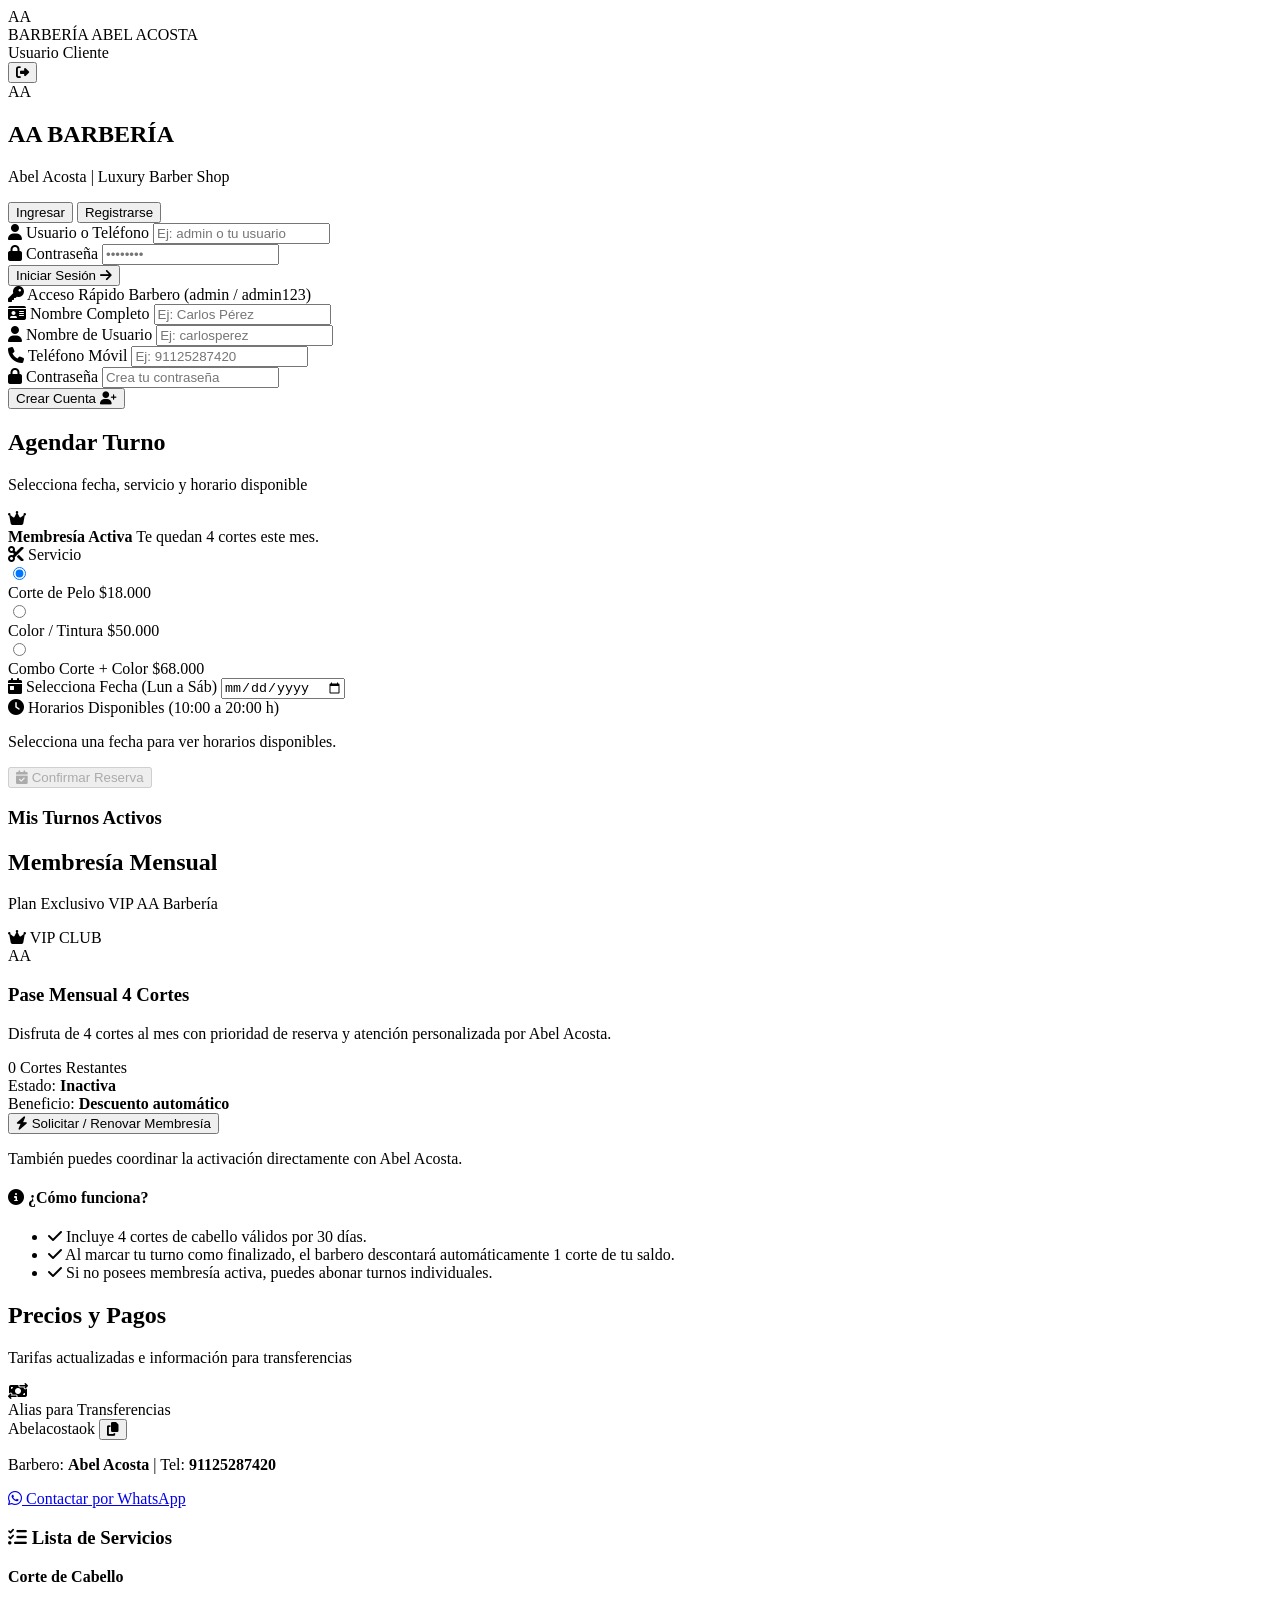
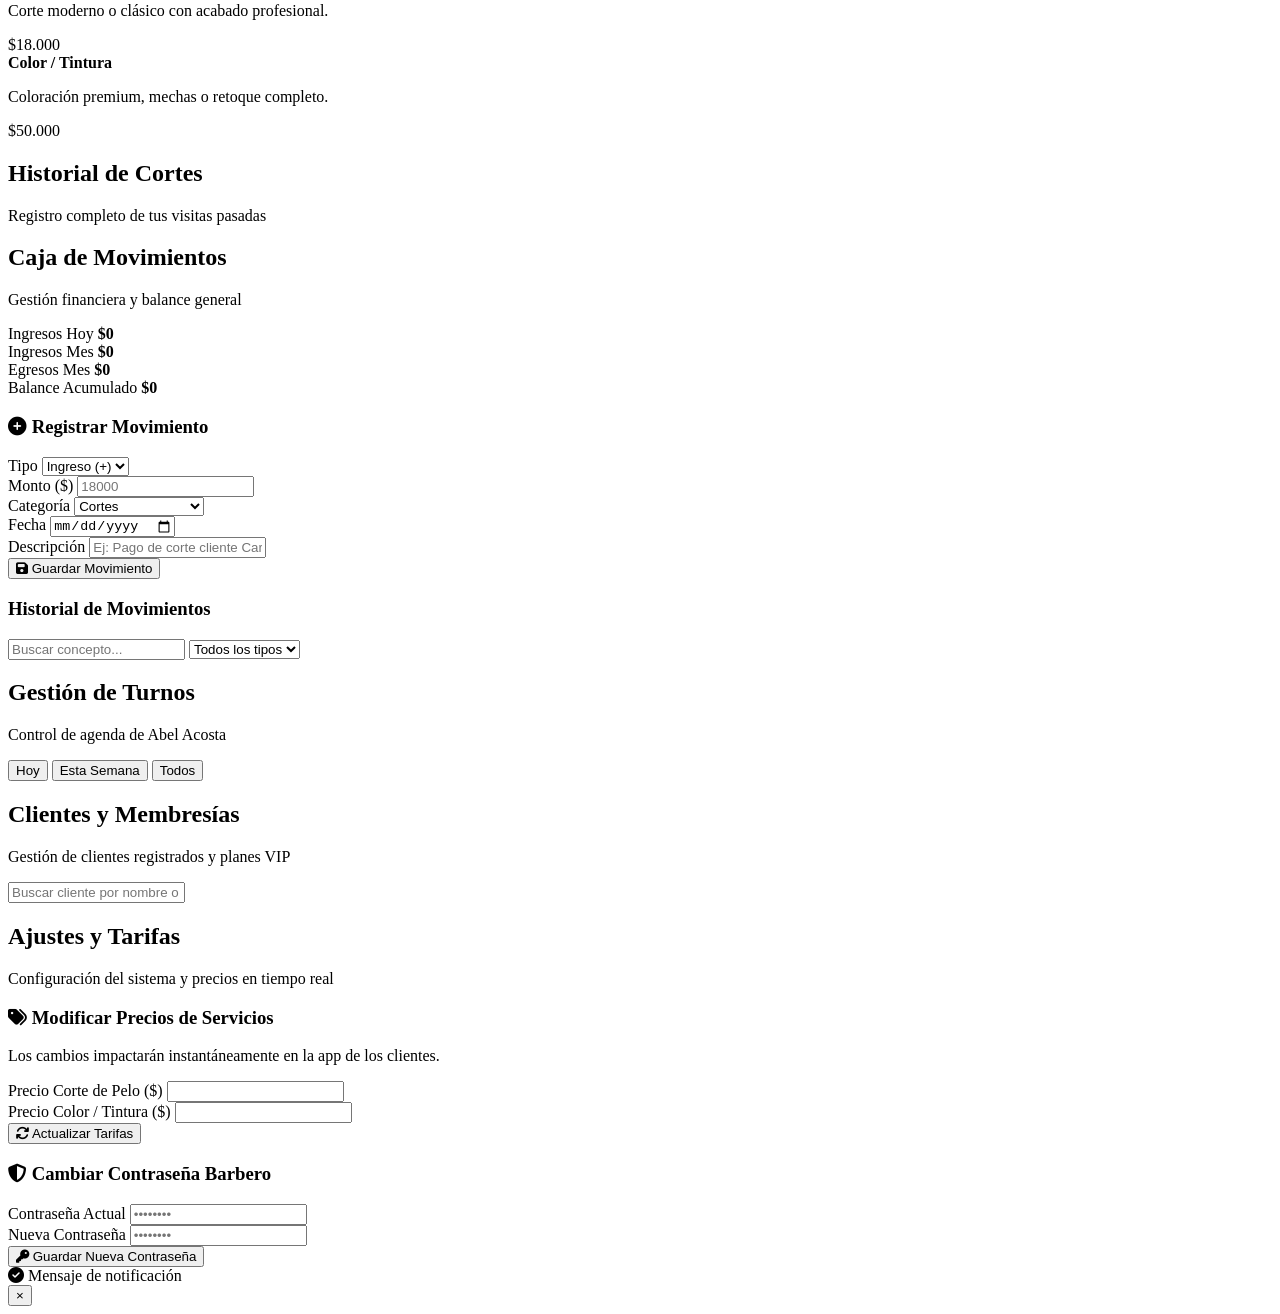
==== Demo-Tucu/index.html @ ce7a75ad "index.html" ====
<!DOCTYPE html>
<html lang="es">
<head>
  <meta charset="UTF-8">
  <meta name="viewport" content="width=device-width, initial-scale=1.0, maximum-scale=1.0, user-scalable=no, viewport-fit=cover">
  <title>AA Barbería - Abel Acosta</title>
  <!-- Google Fonts: Outfit for sleek modern typography & Cinzel for luxury title -->
  <link rel="preconnect" href="https://fonts.googleapis.com">
  <link rel="preconnect" href="https://fonts.gstatic.com" crossorigin>
  <link href="https://fonts.googleapis.com/css2?family=Cinzel:wght@600;700;800&family=Outfit:wght@300;400;500;600;700&display=swap" rel="stylesheet">
  <!-- FontAwesome Icons -->
  <link rel="stylesheet" href="https://cdnjs.cloudflare.com/ajax/libs/font-awesome/6.4.0/css/all.min.css">
  <link rel="stylesheet" href="styles.css">
</head>
<body>
  <div id="app" class="iphone-container">
    
    <!-- Header General -->
    <header id="main-header" class="main-header hidden">
      <div class="header-content">
        <div class="brand-logo">
          <span class="brand-initials">AA</span>
          <div class="brand-text">
            <span class="brand-title">BARBERÍA</span>
            <span class="brand-subtitle">ABEL ACOSTA</span>
          </div>
        </div>
        <div class="user-badge-header">
          <div class="user-info-text">
            <span id="user-header-name" class="user-header-name">Usuario</span>
            <span id="user-header-role" class="user-header-role">Cliente</span>
          </div>
          <button id="logout-btn" class="logout-btn" title="Cerrar Sesión">
            <i class="fa-solid fa-right-from-bracket"></i>
          </button>
        </div>
      </div>
    </header>
    <!-- Content View Wrapper -->
    <main id="main-content" class="main-content">
      <!-- ================= PANTALLA AUTH (LOGIN / REGISTER) ================= -->
      <section id="view-auth" class="view-section active">
        <div class="auth-card">
          <div class="auth-brand">
            <div class="luxury-emblem">AA</div>
            <h1 class="auth-title">AA BARBERÍA</h1>
            <p class="auth-subtitle">Abel Acosta | Luxury Barber Shop</p>
          </div>
          <!-- Segmented Switcher -->
          <div class="segmented-control">
            <button id="tab-login-btn" class="segment-btn active" onclick="switchAuthMode('login')">Ingresar</button>
            <button id="tab-register-btn" class="segment-btn" onclick="switchAuthMode('register')">Registrarse</button>
          </div>
          <!-- Login Form -->
          <form id="form-login" class="auth-form active-form" onsubmit="handleLogin(event)">
            <div class="form-group">
              <label for="login-username"><i class="fa-solid fa-user"></i> Usuario o Teléfono</label>
              <input type="text" id="login-username" class="form-input" placeholder="Ej: admin o tu usuario" required autocomplete="username">
            </div>
            <div class="form-group">
              <label for="login-password"><i class="fa-solid fa-lock"></i> Contraseña</label>
              <input type="password" id="login-password" class="form-input" placeholder="••••••••" required autocomplete="current-password">
            </div>
            <button type="submit" class="btn btn-gold btn-full">
              <span>Iniciar Sesión</span>
              <i class="fa-solid fa-arrow-right"></i>
            </button>
            <div class="quick-admin-note" onclick="fillAdminCredentials()">
              <i class="fa-solid fa-key"></i> Acceso Rápido Barbero (admin / admin123)
            </div>
          </form>
          <!-- Register Form -->
          <form id="form-register" class="auth-form hidden-form" onsubmit="handleRegister(event)">
            <div class="form-group">
              <label for="reg-name"><i class="fa-solid fa-id-card"></i> Nombre Completo</label>
              <input type="text" id="reg-name" class="form-input" placeholder="Ej: Carlos Pérez" required>
            </div>
            <div class="form-group">
              <label for="reg-username"><i class="fa-solid fa-user"></i> Nombre de Usuario</label>
              <input type="text" id="reg-username" class="form-input" placeholder="Ej: carlosperez" required autocomplete="username">
            </div>
            <div class="form-group">
              <label for="reg-phone"><i class="fa-solid fa-phone"></i> Teléfono Móvil</label>
              <input type="tel" id="reg-phone" class="form-input" placeholder="Ej: 91125287420" required>
            </div>
            <div class="form-group">
              <label for="reg-password"><i class="fa-solid fa-lock"></i> Contraseña</label>
              <input type="password" id="reg-password" class="form-input" placeholder="Crea tu contraseña" required autocomplete="new-password">
            </div>
            <button type="submit" class="btn btn-gold btn-full">
              <span>Crear Cuenta</span>
              <i class="fa-solid fa-user-plus"></i>
            </button>
          </form>
        </div>
      </section>
      <!-- ================= VISTAS DE CLIENTE ================= -->
      
      <!-- CLIENTE 1: Turnos (Agendar & Mis Turnos Activos) -->
      <section id="view-client-turnos" class="view-section hidden">
        <div class="section-title-wrap">
          <h2>Agendar Turno</h2>
          <p class="section-subtitle">Selecciona fecha, servicio y horario disponible</p>
        </div>
        <!-- Membership Active Banner if any -->
        <div id="client-membership-banner" class="membership-alert-card hidden">
          <div class="membership-alert-icon"><i class="fa-solid fa-crown"></i></div>
          <div class="membership-alert-text">
            <strong>Membresía Activa</strong>
            <span id="banner-cuts-count">Te quedan 4 cortes este mes.</span>
          </div>
        </div>
        <!-- Form Agendar -->
        <div class="card booking-card">
          <div class="form-group">
            <label><i class="fa-solid fa-scissors"></i> Servicio</label>
            <div class="service-selector">
              <label class="service-option active" onclick="selectServiceOption(this, 'Corte')">
                <input type="radio" name="booking-service" value="Corte" checked>
                <div class="service-details">
                  <span class="service-name">Corte de Pelo</span>
                  <span class="service-price" id="service-price-corte">$18.000</span>
                </div>
              </label>
              <label class="service-option" onclick="selectServiceOption(this, 'Color')">
                <input type="radio" name="booking-service" value="Color">
                <div class="service-details">
                  <span class="service-name">Color / Tintura</span>
                  <span class="service-price" id="service-price-color">$50.000</span>
                </div>
              </label>
              <label class="service-option" onclick="selectServiceOption(this, 'Corte + Color')">
                <input type="radio" name="booking-service" value="Corte + Color">
                <div class="service-details">
                  <span class="service-name">Combo Corte + Color</span>
                  <span class="service-price" id="service-price-combo">$68.000</span>
                </div>
              </label>
            </div>
          </div>
          <div class="form-group mt-3">
            <label for="booking-date"><i class="fa-solid fa-calendar-day"></i> Selecciona Fecha (Lun a Sáb)</label>
            <input type="date" id="booking-date" class="form-input" onchange="loadAvailableSlots()">
          </div>
          <div class="form-group mt-3">
            <label><i class="fa-solid fa-clock"></i> Horarios Disponibles (10:00 a 20:00 h)</label>
            <div id="slots-grid" class="slots-grid">
              <p class="empty-text">Selecciona una fecha para ver horarios disponibles.</p>
            </div>
          </div>
          <button id="confirm-booking-btn" class="btn btn-gold btn-full mt-4" onclick="confirmBooking()" disabled>
            <i class="fa-solid fa-calendar-check"></i>
            <span>Confirmar Reserva</span>
          </button>
        </div>
        <!-- Mis Turnos Próximos -->
        <div class="section-title-wrap mt-4">
          <h3>Mis Turnos Activos</h3>
        </div>
        <div id="client-active-turnos-list" class="turnos-list">
          <!-- Dynamically populated -->
        </div>
      </section>
      <!-- CLIENTE 2: Membresía Mensual -->
      <section id="view-client-membresia" class="view-section hidden">
        <div class="section-title-wrap">
          <h2>Membresía Mensual</h2>
          <p class="section-subtitle">Plan Exclusivo VIP AA Barbería</p>
        </div>
        <div class="card luxury-vip-card">
          <div class="vip-header">
            <div class="vip-badge"><i class="fa-solid fa-crown"></i> VIP CLUB</div>
            <span class="vip-logo">AA</span>
          </div>
          <h3 class="vip-title">Pase Mensual 4 Cortes</h3>
          <p class="vip-desc">Disfruta de 4 cortes al mes con prioridad de reserva y atención personalizada por Abel Acosta.</p>
          
          <div class="vip-status-box">
            <div class="cuts-gauge">
              <span id="vip-cuts-left" class="gauge-number">0</span>
              <span class="gauge-label">Cortes Restantes</span>
            </div>
            <div class="vip-info-detail">
              <div class="detail-item">
                <span>Estado:</span>
                <strong id="vip-status-text" class="status-inactive">Inactiva</strong>
              </div>
              <div class="detail-item">
                <span>Beneficio:</span>
                <strong>Descuento automático</strong>
              </div>
            </div>
          </div>
          <div class="vip-action-wrap mt-3">
            <button class="btn btn-gold btn-full" onclick="requestMembership()">
              <i class="fa-solid fa-bolt"></i> Solicitar / Renovar Membresía
            </button>
            <p class="text-sm text-muted text-center mt-2">También puedes coordinar la activación directamente con Abel Acosta.</p>
          </div>
        </div>
        <!-- FAQ o Detalles -->
        <div class="card mt-3">
          <h4><i class="fa-solid fa-circle-info text-gold"></i> ¿Cómo funciona?</h4>
          <ul class="vip-features-list">
            <li><i class="fa-solid fa-check text-gold"></i> Incluye 4 cortes de cabello válidos por 30 días.</li>
            <li><i class="fa-solid fa-check text-gold"></i> Al marcar tu turno como finalizado, el barbero descontará automáticamente 1 corte de tu saldo.</li>
            <li><i class="fa-solid fa-check text-gold"></i> Si no posees membresía activa, puedes abonar turnos individuales.</li>
          </ul>
        </div>
      </section>
      <!-- CLIENTE 3: Servicios, Precios & Transferencia -->
      <section id="view-client-precios" class="view-section hidden">
        <div class="section-title-wrap">
          <h2>Precios y Pagos</h2>
          <p class="section-subtitle">Tarifas actualizadas e información para transferencias</p>
        </div>
        <!-- Transfer Card -->
        <div class="card alias-card text-center">
          <div class="alias-icon"><i class="fa-solid fa-money-bill-transfer"></i></div>
          <span class="alias-title">Alias para Transferencias</span>
          <div class="alias-box" onclick="copyAlias()">
            <span id="transfer-alias" class="alias-text">Abelacostaok</span>
            <button class="copy-btn" title="Copiar Alias"><i class="fa-solid fa-copy"></i></button>
          </div>
          <p class="alias-barber">Barbero: <strong>Abel Acosta</strong> | Tel: <strong>91125287420</strong></p>
          <a href="https://wa.me/91125287420" target="_blank" class="btn btn-outline btn-full mt-3">
            <i class="fa-brands fa-whatsapp text-green"></i> Contactar por WhatsApp
          </a>
        </div>
        <!-- Lista de Precios -->
        <div class="card mt-3">
          <h3><i class="fa-solid fa-list-check text-gold"></i> Lista de Servicios</h3>
          <div class="price-list">
            <div class="price-item">
              <div class="price-item-info">
                <strong>Corte de Cabello</strong>
                <p>Corte moderno o clásico con acabado profesional.</p>
              </div>
              <span id="display-price-corte" class="price-badge">$18.000</span>
            </div>
            <div class="price-item">
              <div class="price-item-info">
                <strong>Color / Tintura</strong>
                <p>Coloración premium, mechas o retoque completo.</p>
              </div>
              <span id="display-price-color" class="price-badge">$50.000</span>
            </div>
          </div>
        </div>
      </section>
      <!-- CLIENTE 4: Historial de Turnos -->
      <section id="view-client-historial" class="view-section hidden">
        <div class="section-title-wrap">
          <h2>Historial de Cortes</h2>
          <p class="section-subtitle">Registro completo de tus visitas pasadas</p>
        </div>
        <div id="client-history-list" class="turnos-list">
          <!-- Dynamically populated -->
        </div>
      </section>
      <!-- ================= VISTAS DE ADMIN (BARBERO ABEL ACOSTA) ================= -->
      <!-- ADMIN 1: Caja de Movimientos -->
      <section id="view-admin-caja" class="view-section hidden">
        <div class="section-title-wrap">
          <h2>Caja de Movimientos</h2>
          <p class="section-subtitle">Gestión financiera y balance general</p>
        </div>
        <!-- Balance Metric Cards -->
        <div class="metrics-grid">
          <div class="metric-card gold-border">
            <span class="metric-label">Ingresos Hoy</span>
            <strong id="metric-ingresos-hoy" class="metric-value text-gold">$0</strong>
          </div>
          <div class="metric-card">
            <span class="metric-label">Ingresos Mes</span>
            <strong id="metric-ingresos-mes" class="metric-value text-green">$0</strong>
          </div>
          <div class="metric-card">
            <span class="metric-label">Egresos Mes</span>
            <strong id="metric-egresos-mes" class="metric-value text-red">$0</strong>
          </div>
          <div class="metric-card">
            <span class="metric-label">Balance Acumulado</span>
            <strong id="metric-balance-total" class="metric-value">$0</strong>
          </div>
        </div>
        <!-- Form Nuevo Movimiento -->
        <div class="card mt-3">
          <div class="card-header-flex">
            <h3><i class="fa-solid fa-plus-circle text-gold"></i> Registrar Movimiento</h3>
          </div>
          <form id="form-caja-movimiento" onsubmit="handleSaveMovimiento(event)">
            <div class="form-row">
              <div class="form-group col-6">
                <label>Tipo</label>
                <select id="mov-tipo" class="form-input" required>
                  <option value="ingreso">Ingreso (+)</option>
                  <option value="egreso">Egreso (-)</option>
                </select>
              </div>
              <div class="form-group col-6">
                <label>Monto ($)</label>
                <input type="number" id="mov-monto" class="form-input" placeholder="18000" min="1" required>
              </div>
            </div>
            <div class="form-row mt-2">
              <div class="form-group col-6">
                <label>Categoría</label>
                <select id="mov-categoria" class="form-input" required>
                  <option value="Cortes">Cortes</option>
                  <option value="Colores">Colores</option>
                  <option value="Membresías">Membresías</option>
                  <option value="Productos">Productos</option>
                  <option value="Gastos Generales">Gastos Generales</option>
                  <option value="Insumos Barbería">Insumos Barbería</option>
                  <option value="Otros">Otros</option>
                </select>
              </div>
              <div class="form-group col-6">
                <label>Fecha</label>
                <input type="date" id="mov-fecha" class="form-input" required>
              </div>
            </div>
            <div class="form-group mt-2">
              <label>Descripción</label>
              <input type="text" id="mov-descripcion" class="form-input" placeholder="Ej: Pago de corte cliente Carlos" required>
            </div>
            <button type="submit" class="btn btn-gold btn-full mt-3">
              <i class="fa-solid fa-floppy-disk"></i> Guardar Movimiento
            </button>
          </form>
        </div>
        <!-- Listado Movimientos -->
        <div class="section-title-wrap mt-4">
          <h3>Historial de Movimientos</h3>
        </div>
        <div class="card">
          <div class="filters-row">
            <input type="text" id="filter-mov-search" class="form-input" placeholder="Buscar concepto..." onkeyup="renderAdminCajaList()">
            <select id="filter-mov-tipo" class="form-input" onchange="renderAdminCajaList()">
              <option value="todos">Todos los tipos</option>
              <option value="ingreso">Solo Ingresos</option>
              <option value="egreso">Solo Egresos</option>
            </select>
          </div>
          <div id="caja-movements-list" class="movements-list mt-3">
            <!-- Dynamic items -->
          </div>
        </div>
      </section>
      <!-- ADMIN 2: Gestión de Turnos -->
      <section id="view-admin-turnos" class="view-section hidden">
        <div class="section-title-wrap">
          <h2>Gestión de Turnos</h2>
          <p class="section-subtitle">Control de agenda de Abel Acosta</p>
        </div>
        <!-- Filter tabs for admin turnos -->
        <div class="segmented-control">
          <button id="admin-turnos-filter-hoy" class="segment-btn active" onclick="setAdminTurnosFilter('hoy')">Hoy</button>
          <button id="admin-turnos-filter-semana" class="segment-btn" onclick="setAdminTurnosFilter('semana')">Esta Semana</button>
          <button id="admin-turnos-filter-todos" class="segment-btn" onclick="setAdminTurnosFilter('todos')">Todos</button>
        </div>
        <div id="admin-turnos-list" class="turnos-list mt-3">
          <!-- Dynamic turnos -->
        </div>
      </section>
      <!-- ADMIN 3: Membresías & Clientes -->
      <section id="view-admin-membresias" class="view-section hidden">
        <div class="section-title-wrap">
          <h2>Clientes y Membresías</h2>
          <p class="section-subtitle">Gestión de clientes registrados y planes VIP</p>
        </div>
        <div class="card">
          <input type="text" id="filter-clients-search" class="form-input" placeholder="Buscar cliente por nombre o teléfono..." onkeyup="renderAdminClientsList()">
        </div>
        <div id="admin-clients-list" class="clients-list mt-3">
          <!-- Dynamic clients -->
        </div>
      </section>
      <!-- ADMIN 4: Precios y Ajustes Barbero -->
      <section id="view-admin-precios" class="view-section hidden">
        <div class="section-title-wrap">
          <h2>Ajustes y Tarifas</h2>
          <p class="section-subtitle">Configuración del sistema y precios en tiempo real</p>
        </div>
        <!-- Cambiar Precios -->
        <div class="card">
          <h3><i class="fa-solid fa-tags text-gold"></i> Modificar Precios de Servicios</h3>
          <p class="text-sm text-muted">Los cambios impactarán instantáneamente en la app de los clientes.</p>
          
          <form id="form-update-prices" class="mt-3" onsubmit="handleUpdatePrices(event)">
            <div class="form-group">
              <label for="admin-price-corte">Precio Corte de Pelo ($)</label>
              <input type="number" id="admin-price-corte" class="form-input" required min="0">
            </div>
            <div class="form-group mt-2">
              <label for="admin-price-color">Precio Color / Tintura ($)</label>
              <input type="number" id="admin-price-color" class="form-input" required min="0">
            </div>
            <button type="submit" class="btn btn-gold btn-full mt-3">
              <i class="fa-solid fa-arrows-rotate"></i> Actualizar Tarifas
            </button>
          </form>
        </div>
        <!-- Cambiar Password Admin -->
        <div class="card mt-3">
          <h3><i class="fa-solid fa-shield-halved text-gold"></i> Cambiar Contraseña Barbero</h3>
          
          <form id="form-change-admin-pass" class="mt-3" onsubmit="handleChangeAdminPass(event)">
            <div class="form-group">
              <label for="admin-pass-current">Contraseña Actual</label>
              <input type="password" id="admin-pass-current" class="form-input" placeholder="••••••••" required>
            </div>
            <div class="form-group mt-2">
              <label for="admin-pass-new">Nueva Contraseña</label>
              <input type="password" id="admin-pass-new" class="form-input" placeholder="••••••••" required>
            </div>
            <button type="submit" class="btn btn-outline btn-full mt-3">
              <i class="fa-solid fa-key"></i> Guardar Nueva Contraseña
            </button>
          </form>
        </div>
      </section>
    </main>
    <!-- Bottom Navigation Bar (Estilo App Nativa iPhone) -->
    <nav id="bottom-nav" class="bottom-nav hidden">
      <div id="nav-items-container" class="nav-items-container">
        <!-- Dynamically rendered based on Client or Admin role -->
      </div>
    </nav>
    <!-- Toast Notification Overlay -->
    <div id="toast" class="toast hidden">
      <i id="toast-icon" class="fa-solid fa-circle-check"></i>
      <span id="toast-msg">Mensaje de notificación</span>
    </div>
    <!-- Modal Universal (para editar movimientos, confirmaciones o ver PAGADO gigante) -->
    <div id="modal-backdrop" class="modal-backdrop hidden" onclick="closeModal(event)">
      <div class="modal-card" onclick="event.stopPropagation()">
        <button class="modal-close-btn" onclick="closeModalForce()">&times;</button>
        <div id="modal-body">
          <!-- Dynamic Modal Content -->
        </div>
      </div>
    </div>
  </div>
  <script src="script.js"></script>
</body>
</html>
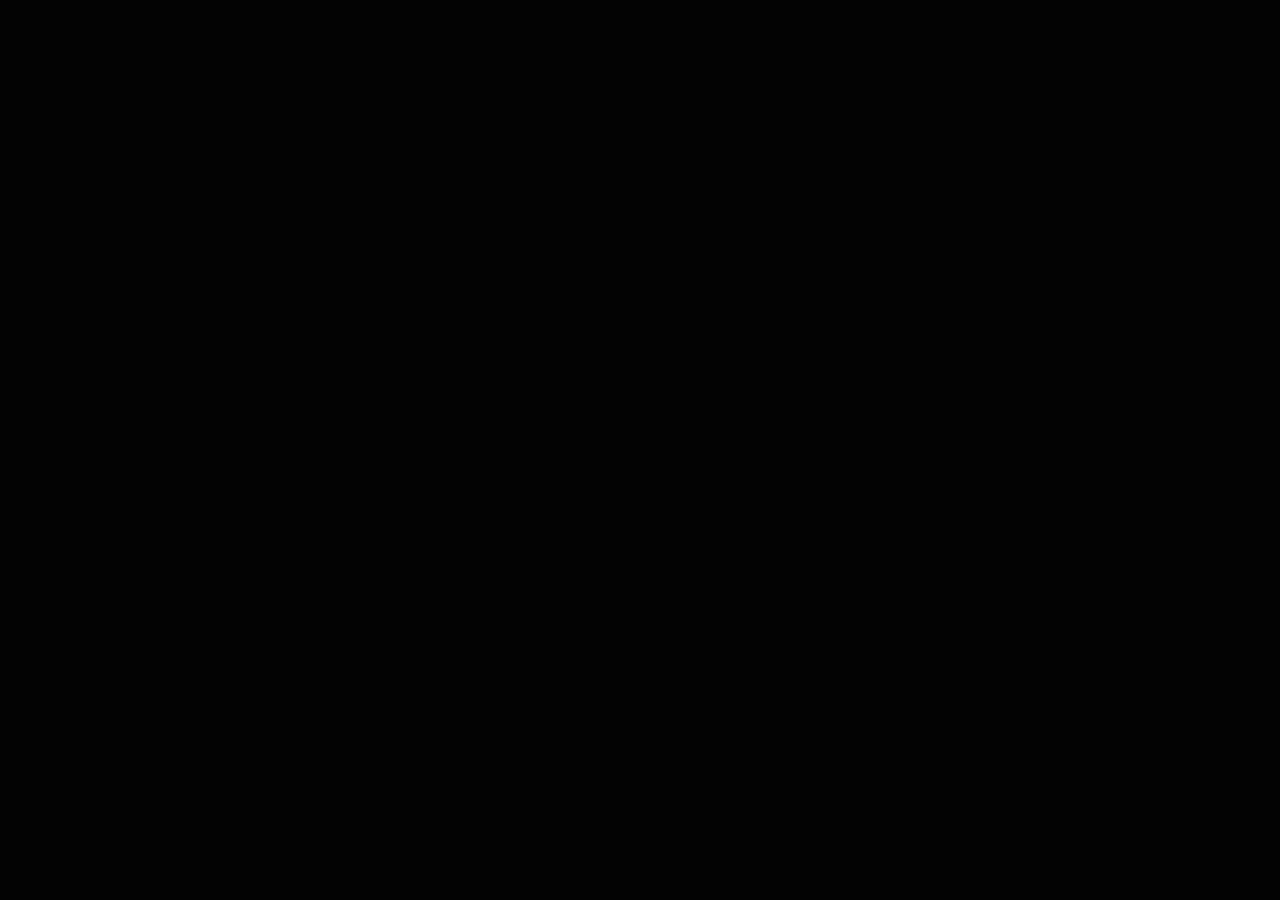
==== commit 9f058628: "index.html" ====
--- a/Demo-Tucu/index.html
+++ b/Demo-Tucu/index.html
@@ -5,444 +5,160 @@
   <meta name="viewport" content="width=device-width, initial-scale=1.0, maximum-scale=1.0, user-scalable=no, viewport-fit=cover">
   <title>AA Barbería - Abel Acosta</title>
   <!-- Google Fonts: Outfit for sleek modern typography & Cinzel for luxury title -->
+  
+  <!-- Google Fonts: Outfit & Cinzel -->
   <link rel="preconnect" href="https://fonts.googleapis.com">
   <link rel="preconnect" href="https://fonts.gstatic.com" crossorigin>
   <link href="https://fonts.googleapis.com/css2?family=Cinzel:wght@600;700;800&family=Outfit:wght@300;400;500;600;700&display=swap" rel="stylesheet">
   <!-- FontAwesome Icons -->
+  
+  <!-- FontAwesome Icons CDN -->
   <link rel="stylesheet" href="https://cdnjs.cloudflare.com/ajax/libs/font-awesome/6.4.0/css/all.min.css">
+  
+  <!-- External CSS -->
   <link rel="stylesheet" href="styles.css">
+  <!-- Embedded Critical Fallback CSS (Garantiza visualización correcta incluso si no carga el CSS externo) -->
+  <style>
+    :root {
+      --bg-main: #0a0a0a;
+      --bg-card: #141414;
+      --bg-input: #1a1a1a;
+      --gold-primary: #d4af37;
+      --gold-gradient: linear-gradient(135deg, #f5e6ad 0%, #d4af37 50%, #aa7c11 100%);
+      --text-primary: #f5f5f5;
+      --text-secondary: #a3a3a3;
+      --text-muted: #737373;
+    }
+    body {
+      background-color: #030303;
+      color: #f5f5f5;
+      font-family: 'Outfit', -apple-system, BlinkMacSystemFont, 'Segoe UI', Roboto, sans-serif;
+      margin: 0;
+      padding: 0;
+      display: flex;
+      justify-content: center;
+      align-items: center;
+      min-height: 100vh;
+    }
+    .hidden {
+      display: none !important;
+    }
+  </style>
 </head>
 <body>
   <div id="app" class="iphone-container">
     
     <!-- Header General -->
     <header id="main-header" class="main-header hidden">
+    <header id="main-header" class="main-header" style="display: none;">
       <div class="header-content">
         <div class="brand-logo">
           <span class="brand-initials">AA</span>
-          <div class="brand-text">
-            <span class="brand-title">BARBERÍA</span>
-            <span class="brand-subtitle">ABEL ACOSTA</span>
-          </div>
-        </div>
-        <div class="user-badge-header">
-          <div class="user-info-text">
-            <span id="user-header-name" class="user-header-name">Usuario</span>
-            <span id="user-header-role" class="user-header-role">Cliente</span>
-          </div>
-          <button id="logout-btn" class="logout-btn" title="Cerrar Sesión">
-            <i class="fa-solid fa-right-from-bracket"></i>
-          </button>
-        </div>
-      </div>
-    </header>
-    <!-- Content View Wrapper -->
     <main id="main-content" class="main-content">
       <!-- ================= PANTALLA AUTH (LOGIN / REGISTER) ================= -->
       <section id="view-auth" class="view-section active">
+      <section id="view-auth" class="view-section" style="display: flex;">
         <div class="auth-card">
           <div class="auth-brand">
             <div class="luxury-emblem">AA</div>
-            <h1 class="auth-title">AA BARBERÍA</h1>
-            <p class="auth-subtitle">Abel Acosta | Luxury Barber Shop</p>
-          </div>
-          <!-- Segmented Switcher -->
-          <div class="segmented-control">
-            <button id="tab-login-btn" class="segment-btn active" onclick="switchAuthMode('login')">Ingresar</button>
-            <button id="tab-register-btn" class="segment-btn" onclick="switchAuthMode('register')">Registrarse</button>
           </div>
           <!-- Login Form -->
           <form id="form-login" class="auth-form active-form" onsubmit="handleLogin(event)">
+          <form id="form-login" class="auth-form" style="display: flex;" onsubmit="handleLogin(event)">
             <div class="form-group">
               <label for="login-username"><i class="fa-solid fa-user"></i> Usuario o Teléfono</label>
               <input type="text" id="login-username" class="form-input" placeholder="Ej: admin o tu usuario" required autocomplete="username">
-            </div>
-            <div class="form-group">
-              <label for="login-password"><i class="fa-solid fa-lock"></i> Contraseña</label>
-              <input type="password" id="login-password" class="form-input" placeholder="••••••••" required autocomplete="current-password">
-            </div>
-            <button type="submit" class="btn btn-gold btn-full">
-              <span>Iniciar Sesión</span>
-              <i class="fa-solid fa-arrow-right"></i>
-            </button>
-            <div class="quick-admin-note" onclick="fillAdminCredentials()">
-              <i class="fa-solid fa-key"></i> Acceso Rápido Barbero (admin / admin123)
-            </div>
           </form>
           <!-- Register Form -->
           <form id="form-register" class="auth-form hidden-form" onsubmit="handleRegister(event)">
+          <form id="form-register" class="auth-form" style="display: none;" onsubmit="handleRegister(event)">
             <div class="form-group">
               <label for="reg-name"><i class="fa-solid fa-id-card"></i> Nombre Completo</label>
               <input type="text" id="reg-name" class="form-input" placeholder="Ej: Carlos Pérez" required>
-            </div>
-            <div class="form-group">
-              <label for="reg-username"><i class="fa-solid fa-user"></i> Nombre de Usuario</label>
-              <input type="text" id="reg-username" class="form-input" placeholder="Ej: carlosperez" required autocomplete="username">
-            </div>
-            <div class="form-group">
-              <label for="reg-phone"><i class="fa-solid fa-phone"></i> Teléfono Móvil</label>
-              <input type="tel" id="reg-phone" class="form-input" placeholder="Ej: 91125287420" required>
-            </div>
-            <div class="form-group">
-              <label for="reg-password"><i class="fa-solid fa-lock"></i> Contraseña</label>
-              <input type="password" id="reg-password" class="form-input" placeholder="Crea tu contraseña" required autocomplete="new-password">
-            </div>
-            <button type="submit" class="btn btn-gold btn-full">
-              <span>Crear Cuenta</span>
-              <i class="fa-solid fa-user-plus"></i>
-            </button>
-          </form>
-        </div>
-      </section>
       <!-- ================= VISTAS DE CLIENTE ================= -->
       
       <!-- CLIENTE 1: Turnos (Agendar & Mis Turnos Activos) -->
       <section id="view-client-turnos" class="view-section hidden">
+      <section id="view-client-turnos" class="view-section" style="display: none;">
         <div class="section-title-wrap">
           <h2>Agendar Turno</h2>
           <p class="section-subtitle">Selecciona fecha, servicio y horario disponible</p>
         </div>
         <!-- Membership Active Banner if any -->
         <div id="client-membership-banner" class="membership-alert-card hidden">
+        <div id="client-membership-banner" class="membership-alert-card" style="display: none;">
           <div class="membership-alert-icon"><i class="fa-solid fa-crown"></i></div>
           <div class="membership-alert-text">
             <strong>Membresía Activa</strong>
-            <span id="banner-cuts-count">Te quedan 4 cortes este mes.</span>
-          </div>
-        </div>
-        <!-- Form Agendar -->
-        <div class="card booking-card">
-          <div class="form-group">
-            <label><i class="fa-solid fa-scissors"></i> Servicio</label>
-            <div class="service-selector">
-              <label class="service-option active" onclick="selectServiceOption(this, 'Corte')">
-                <input type="radio" name="booking-service" value="Corte" checked>
-                <div class="service-details">
-                  <span class="service-name">Corte de Pelo</span>
-                  <span class="service-price" id="service-price-corte">$18.000</span>
-                </div>
-              </label>
-              <label class="service-option" onclick="selectServiceOption(this, 'Color')">
-                <input type="radio" name="booking-service" value="Color">
-                <div class="service-details">
-                  <span class="service-name">Color / Tintura</span>
-                  <span class="service-price" id="service-price-color">$50.000</span>
-                </div>
-              </label>
-              <label class="service-option" onclick="selectServiceOption(this, 'Corte + Color')">
-                <input type="radio" name="booking-service" value="Corte + Color">
-                <div class="service-details">
-                  <span class="service-name">Combo Corte + Color</span>
-                  <span class="service-price" id="service-price-combo">$68.000</span>
-                </div>
-              </label>
-            </div>
-          </div>
-          <div class="form-group mt-3">
-            <label for="booking-date"><i class="fa-solid fa-calendar-day"></i> Selecciona Fecha (Lun a Sáb)</label>
-            <input type="date" id="booking-date" class="form-input" onchange="loadAvailableSlots()">
-          </div>
-          <div class="form-group mt-3">
-            <label><i class="fa-solid fa-clock"></i> Horarios Disponibles (10:00 a 20:00 h)</label>
-            <div id="slots-grid" class="slots-grid">
-              <p class="empty-text">Selecciona una fecha para ver horarios disponibles.</p>
-            </div>
-          </div>
-          <button id="confirm-booking-btn" class="btn btn-gold btn-full mt-4" onclick="confirmBooking()" disabled>
-            <i class="fa-solid fa-calendar-check"></i>
-            <span>Confirmar Reserva</span>
-          </button>
-        </div>
-        <!-- Mis Turnos Próximos -->
-        <div class="section-title-wrap mt-4">
-          <h3>Mis Turnos Activos</h3>
-        </div>
-        <div id="client-active-turnos-list" class="turnos-list">
-          <!-- Dynamically populated -->
-        </div>
       </section>
       <!-- CLIENTE 2: Membresía Mensual -->
       <section id="view-client-membresia" class="view-section hidden">
+      <section id="view-client-membresia" class="view-section" style="display: none;">
         <div class="section-title-wrap">
           <h2>Membresía Mensual</h2>
           <p class="section-subtitle">Plan Exclusivo VIP AA Barbería</p>
-        </div>
-        <div class="card luxury-vip-card">
-          <div class="vip-header">
-            <div class="vip-badge"><i class="fa-solid fa-crown"></i> VIP CLUB</div>
-            <span class="vip-logo">AA</span>
-          </div>
-          <h3 class="vip-title">Pase Mensual 4 Cortes</h3>
-          <p class="vip-desc">Disfruta de 4 cortes al mes con prioridad de reserva y atención personalizada por Abel Acosta.</p>
-          
-          <div class="vip-status-box">
-            <div class="cuts-gauge">
-              <span id="vip-cuts-left" class="gauge-number">0</span>
-              <span class="gauge-label">Cortes Restantes</span>
-            </div>
-            <div class="vip-info-detail">
-              <div class="detail-item">
-                <span>Estado:</span>
-                <strong id="vip-status-text" class="status-inactive">Inactiva</strong>
-              </div>
-              <div class="detail-item">
-                <span>Beneficio:</span>
-                <strong>Descuento automático</strong>
-              </div>
-            </div>
-          </div>
-          <div class="vip-action-wrap mt-3">
-            <button class="btn btn-gold btn-full" onclick="requestMembership()">
-              <i class="fa-solid fa-bolt"></i> Solicitar / Renovar Membresía
-            </button>
-            <p class="text-sm text-muted text-center mt-2">También puedes coordinar la activación directamente con Abel Acosta.</p>
-          </div>
-        </div>
-        <!-- FAQ o Detalles -->
-        <div class="card mt-3">
-          <h4><i class="fa-solid fa-circle-info text-gold"></i> ¿Cómo funciona?</h4>
-          <ul class="vip-features-list">
-            <li><i class="fa-solid fa-check text-gold"></i> Incluye 4 cortes de cabello válidos por 30 días.</li>
-            <li><i class="fa-solid fa-check text-gold"></i> Al marcar tu turno como finalizado, el barbero descontará automáticamente 1 corte de tu saldo.</li>
-            <li><i class="fa-solid fa-check text-gold"></i> Si no posees membresía activa, puedes abonar turnos individuales.</li>
-          </ul>
-        </div>
       </section>
       <!-- CLIENTE 3: Servicios, Precios & Transferencia -->
       <section id="view-client-precios" class="view-section hidden">
+      <section id="view-client-precios" class="view-section" style="display: none;">
         <div class="section-title-wrap">
           <h2>Precios y Pagos</h2>
           <p class="section-subtitle">Tarifas actualizadas e información para transferencias</p>
-        </div>
-        <!-- Transfer Card -->
-        <div class="card alias-card text-center">
-          <div class="alias-icon"><i class="fa-solid fa-money-bill-transfer"></i></div>
-          <span class="alias-title">Alias para Transferencias</span>
-          <div class="alias-box" onclick="copyAlias()">
-            <span id="transfer-alias" class="alias-text">Abelacostaok</span>
-            <button class="copy-btn" title="Copiar Alias"><i class="fa-solid fa-copy"></i></button>
-          </div>
-          <p class="alias-barber">Barbero: <strong>Abel Acosta</strong> | Tel: <strong>91125287420</strong></p>
-          <a href="https://wa.me/91125287420" target="_blank" class="btn btn-outline btn-full mt-3">
-            <i class="fa-brands fa-whatsapp text-green"></i> Contactar por WhatsApp
-          </a>
-        </div>
-        <!-- Lista de Precios -->
-        <div class="card mt-3">
-          <h3><i class="fa-solid fa-list-check text-gold"></i> Lista de Servicios</h3>
-          <div class="price-list">
-            <div class="price-item">
-              <div class="price-item-info">
-                <strong>Corte de Cabello</strong>
-                <p>Corte moderno o clásico con acabado profesional.</p>
-              </div>
-              <span id="display-price-corte" class="price-badge">$18.000</span>
-            </div>
-            <div class="price-item">
-              <div class="price-item-info">
-                <strong>Color / Tintura</strong>
-                <p>Coloración premium, mechas o retoque completo.</p>
-              </div>
-              <span id="display-price-color" class="price-badge">$50.000</span>
-            </div>
-          </div>
-        </div>
       </section>
       <!-- CLIENTE 4: Historial de Turnos -->
       <section id="view-client-historial" class="view-section hidden">
+      <section id="view-client-historial" class="view-section" style="display: none;">
         <div class="section-title-wrap">
           <h2>Historial de Cortes</h2>
           <p class="section-subtitle">Registro completo de tus visitas pasadas</p>
-        </div>
-        <div id="client-history-list" class="turnos-list">
-          <!-- Dynamically populated -->
-        </div>
-      </section>
       <!-- ================= VISTAS DE ADMIN (BARBERO ABEL ACOSTA) ================= -->
       <!-- ADMIN 1: Caja de Movimientos -->
       <section id="view-admin-caja" class="view-section hidden">
+      <section id="view-admin-caja" class="view-section" style="display: none;">
         <div class="section-title-wrap">
           <h2>Caja de Movimientos</h2>
           <p class="section-subtitle">Gestión financiera y balance general</p>
-        </div>
-        <!-- Balance Metric Cards -->
-        <div class="metrics-grid">
-          <div class="metric-card gold-border">
-            <span class="metric-label">Ingresos Hoy</span>
-            <strong id="metric-ingresos-hoy" class="metric-value text-gold">$0</strong>
-          </div>
-          <div class="metric-card">
-            <span class="metric-label">Ingresos Mes</span>
-            <strong id="metric-ingresos-mes" class="metric-value text-green">$0</strong>
-          </div>
-          <div class="metric-card">
-            <span class="metric-label">Egresos Mes</span>
-            <strong id="metric-egresos-mes" class="metric-value text-red">$0</strong>
-          </div>
-          <div class="metric-card">
-            <span class="metric-label">Balance Acumulado</span>
-            <strong id="metric-balance-total" class="metric-value">$0</strong>
-          </div>
-        </div>
-        <!-- Form Nuevo Movimiento -->
-        <div class="card mt-3">
-          <div class="card-header-flex">
-            <h3><i class="fa-solid fa-plus-circle text-gold"></i> Registrar Movimiento</h3>
-          </div>
-          <form id="form-caja-movimiento" onsubmit="handleSaveMovimiento(event)">
-            <div class="form-row">
-              <div class="form-group col-6">
-                <label>Tipo</label>
-                <select id="mov-tipo" class="form-input" required>
-                  <option value="ingreso">Ingreso (+)</option>
-                  <option value="egreso">Egreso (-)</option>
-                </select>
-              </div>
-              <div class="form-group col-6">
-                <label>Monto ($)</label>
-                <input type="number" id="mov-monto" class="form-input" placeholder="18000" min="1" required>
-              </div>
-            </div>
-            <div class="form-row mt-2">
-              <div class="form-group col-6">
-                <label>Categoría</label>
-                <select id="mov-categoria" class="form-input" required>
-                  <option value="Cortes">Cortes</option>
-                  <option value="Colores">Colores</option>
-                  <option value="Membresías">Membresías</option>
-                  <option value="Productos">Productos</option>
-                  <option value="Gastos Generales">Gastos Generales</option>
-                  <option value="Insumos Barbería">Insumos Barbería</option>
-                  <option value="Otros">Otros</option>
-                </select>
-              </div>
-              <div class="form-group col-6">
-                <label>Fecha</label>
-                <input type="date" id="mov-fecha" class="form-input" required>
-              </div>
-            </div>
-            <div class="form-group mt-2">
-              <label>Descripción</label>
-              <input type="text" id="mov-descripcion" class="form-input" placeholder="Ej: Pago de corte cliente Carlos" required>
-            </div>
-            <button type="submit" class="btn btn-gold btn-full mt-3">
-              <i class="fa-solid fa-floppy-disk"></i> Guardar Movimiento
-            </button>
-          </form>
-        </div>
-        <!-- Listado Movimientos -->
-        <div class="section-title-wrap mt-4">
-          <h3>Historial de Movimientos</h3>
-        </div>
-        <div class="card">
-          <div class="filters-row">
-            <input type="text" id="filter-mov-search" class="form-input" placeholder="Buscar concepto..." onkeyup="renderAdminCajaList()">
-            <select id="filter-mov-tipo" class="form-input" onchange="renderAdminCajaList()">
-              <option value="todos">Todos los tipos</option>
-              <option value="ingreso">Solo Ingresos</option>
-              <option value="egreso">Solo Egresos</option>
-            </select>
-          </div>
-          <div id="caja-movements-list" class="movements-list mt-3">
-            <!-- Dynamic items -->
-          </div>
-        </div>
       </section>
       <!-- ADMIN 2: Gestión de Turnos -->
       <section id="view-admin-turnos" class="view-section hidden">
+      <section id="view-admin-turnos" class="view-section" style="display: none;">
         <div class="section-title-wrap">
           <h2>Gestión de Turnos</h2>
           <p class="section-subtitle">Control de agenda de Abel Acosta</p>
-        </div>
-        <!-- Filter tabs for admin turnos -->
-        <div class="segmented-control">
-          <button id="admin-turnos-filter-hoy" class="segment-btn active" onclick="setAdminTurnosFilter('hoy')">Hoy</button>
-          <button id="admin-turnos-filter-semana" class="segment-btn" onclick="setAdminTurnosFilter('semana')">Esta Semana</button>
-          <button id="admin-turnos-filter-todos" class="segment-btn" onclick="setAdminTurnosFilter('todos')">Todos</button>
-        </div>
-        <div id="admin-turnos-list" class="turnos-list mt-3">
-          <!-- Dynamic turnos -->
-        </div>
       </section>
       <!-- ADMIN 3: Membresías & Clientes -->
       <section id="view-admin-membresias" class="view-section hidden">
+      <section id="view-admin-membresias" class="view-section" style="display: none;">
         <div class="section-title-wrap">
           <h2>Clientes y Membresías</h2>
           <p class="section-subtitle">Gestión de clientes registrados y planes VIP</p>
-        </div>
-        <div class="card">
-          <input type="text" id="filter-clients-search" class="form-input" placeholder="Buscar cliente por nombre o teléfono..." onkeyup="renderAdminClientsList()">
-        </div>
-        <div id="admin-clients-list" class="clients-list mt-3">
-          <!-- Dynamic clients -->
-        </div>
       </section>
       <!-- ADMIN 4: Precios y Ajustes Barbero -->
       <section id="view-admin-precios" class="view-section hidden">
+      <section id="view-admin-precios" class="view-section" style="display: none;">
         <div class="section-title-wrap">
           <h2>Ajustes y Tarifas</h2>
           <p class="section-subtitle">Configuración del sistema y precios en tiempo real</p>
-        </div>
-        <!-- Cambiar Precios -->
-        <div class="card">
-          <h3><i class="fa-solid fa-tags text-gold"></i> Modificar Precios de Servicios</h3>
-          <p class="text-sm text-muted">Los cambios impactarán instantáneamente en la app de los clientes.</p>
-          
-          <form id="form-update-prices" class="mt-3" onsubmit="handleUpdatePrices(event)">
-            <div class="form-group">
-              <label for="admin-price-corte">Precio Corte de Pelo ($)</label>
-              <input type="number" id="admin-price-corte" class="form-input" required min="0">
-            </div>
-            <div class="form-group mt-2">
-              <label for="admin-price-color">Precio Color / Tintura ($)</label>
-              <input type="number" id="admin-price-color" class="form-input" required min="0">
-            </div>
-            <button type="submit" class="btn btn-gold btn-full mt-3">
-              <i class="fa-solid fa-arrows-rotate"></i> Actualizar Tarifas
-            </button>
-          </form>
-        </div>
-        <!-- Cambiar Password Admin -->
-        <div class="card mt-3">
-          <h3><i class="fa-solid fa-shield-halved text-gold"></i> Cambiar Contraseña Barbero</h3>
-          
-          <form id="form-change-admin-pass" class="mt-3" onsubmit="handleChangeAdminPass(event)">
-            <div class="form-group">
-              <label for="admin-pass-current">Contraseña Actual</label>
-              <input type="password" id="admin-pass-current" class="form-input" placeholder="••••••••" required>
-            </div>
-            <div class="form-group mt-2">
-              <label for="admin-pass-new">Nueva Contraseña</label>
-              <input type="password" id="admin-pass-new" class="form-input" placeholder="••••••••" required>
-            </div>
-            <button type="submit" class="btn btn-outline btn-full mt-3">
-              <i class="fa-solid fa-key"></i> Guardar Nueva Contraseña
-            </button>
-          </form>
-        </div>
-      </section>
     </main>
     <!-- Bottom Navigation Bar (Estilo App Nativa iPhone) -->
     <nav id="bottom-nav" class="bottom-nav hidden">
+    <nav id="bottom-nav" class="bottom-nav" style="display: none;">
       <div id="nav-items-container" class="nav-items-container">
         <!-- Dynamically rendered based on Client or Admin role -->
       </div>
     </nav>
     <!-- Toast Notification Overlay -->
     <div id="toast" class="toast hidden">
+    <div id="toast" class="toast hidden" style="display: none;">
       <i id="toast-icon" class="fa-solid fa-circle-check"></i>
       <span id="toast-msg">Mensaje de notificación</span>
     </div>
     <!-- Modal Universal (para editar movimientos, confirmaciones o ver PAGADO gigante) -->
     <div id="modal-backdrop" class="modal-backdrop hidden" onclick="closeModal(event)">
+    <!-- Modal Universal -->
+    <div id="modal-backdrop" class="modal-backdrop hidden" style="display: none;" onclick="closeModal(event)">
       <div class="modal-card" onclick="event.stopPropagation()">
         <button class="modal-close-btn" onclick="closeModalForce()">&times;</button>
         <div id="modal-body">
-          <!-- Dynamic Modal Content -->
-        </div>
-      </div>
-    </div>
-  </div>
-  <script src="script.js"></script>
 </body>
 </html>
--- a/Demo-Tucu/styles.css
+++ b/Demo-Tucu/styles.css
@@ -0,0 +1,1016 @@
+/* ==========================================================================
+   AA BARBERÍA - ABEL ACOSTA | LOGIC & LOCALSTORAGE CONTROLLER
+   ========================================================================== */
+// --- INITIAL DATA SEEDING ---
+const DEFAULT_DATA = {
+  admin: {
+    username: "admin",
+    password: "admin123"
+  },
+  prices: {
+    corte: 18000,
+    color: 50000
+  },
+  users: [
+    {
+      id: "u_carlos",
+      name: "Carlos Pérez",
+      username: "carlosperez",
+      phone: "9115551234",
+      password: "123",
+      hasMembership: true,
+      membershipCutsLeft: 3,
+      membershipExpiry: "2026-10-01"
+    },
+    {
+      id: "u_lucas",
+      name: "Lucas Gómez",
+      username: "lucasgomez",
+      phone: "9115559876",
+      password: "123",
+      hasMembership: false,
+      membershipCutsLeft: 0,
+      membershipExpiry: null
+    }
+  ],
+  appointments: [
+    {
+      id: "app_1",
+      clientId: "u_carlos",
+      clientName: "Carlos Pérez",
+      clientPhone: "9115551234",
+      service: "Corte",
+      price: 18000,
+      date: getTodayString(),
+      time: "15:00",
+      status: "Pendiente",
+      paid: false,
+      usedMembership: true,
+      createdAt: Date.now() - 3600000
+    },
+    {
+      id: "app_2",
+      clientId: "u_lucas",
+      clientName: "Lucas Gómez",
+      clientPhone: "9115559876",
+      service: "Color",
+      price: 50000,
+      date: getTodayString(),
+      time: "17:30",
+      status: "Finalizado",
+      paid: true,
+      usedMembership: false,
+      createdAt: Date.now() - 86400000
+    }
+  ],
+  movements: [
+    {
+      id: "mov_1",
+      date: getTodayString(),
+      type: "ingreso",
+      category: "Colores",
+      amount: 50000,
+      description: "Color cliente Lucas Gómez",
+      createdAt: Date.now() - 86400000
+    },
+    {
+      id: "mov_2",
+      date: getTodayString(),
+      type: "ingreso",
+      category: "Membresías",
+      amount: 60000,
+      description: "Venta Membresía Carlos Pérez",
+      createdAt: Date.now() - 172800000
+    },
+    {
+      id: "mov_3",
+      date: getTodayString(),
+      type: "egreso",
+      category: "Insumos Barbería",
+      amount: 15000,
+      description: "Compra navajas y toallas",
+      createdAt: Date.now() - 200000000
+    }
+  ]
+};
+// State variables
+let DB = {};
+let currentUser = null;
+let selectedBookingTime = null;
+let adminTurnosFilter = "hoy";
+let editingMovId = null;
+// Initialize on DOM Ready
+document.addEventListener("DOMContentLoaded", () => {
+  initStorage();
+  checkSession();
+  setupDatePickers();
+});
+// Helper for today date string YYYY-MM-DD
+function getTodayString() {
+  const d = new Date();
+  const year = d.getFullYear();
+  const month = String(d.getMonth() + 1).padStart(2, '0');
+  const day = String(d.getDate()).padStart(2, '0');
+  return `${year}-${month}-${day}`;
+}
+// Storage setup
+function initStorage() {
+  const stored = localStorage.getItem("aa_barberia_db");
+  if (!stored) {
+    DB = DEFAULT_DATA;
+    saveDB();
+  } else {
+    try {
+      DB = JSON.parse(stored);
+      // Ensure fallbacks
+      if (!DB.admin) DB.admin = DEFAULT_DATA.admin;
+      if (!DB.prices) DB.prices = DEFAULT_DATA.prices;
+      if (!DB.users) DB.users = DEFAULT_DATA.users;
+      if (!DB.appointments) DB.appointments = DEFAULT_DATA.appointments;
+      if (!DB.movements) DB.movements = DEFAULT_DATA.movements;
+    } catch (e) {
+      DB = DEFAULT_DATA;
+      saveDB();
+    }
+  }
+}
+function saveDB() {
+  localStorage.setItem("aa_barberia_db", JSON.stringify(DB));
+}
+// Session Management
+function checkSession() {
+  const sess = localStorage.getItem("aa_barberia_session");
+  if (sess) {
+    try {
+      currentUser = JSON.parse(sess);
+      showApp();
+    } catch (e) {
+      showAuth();
+    }
+  } else {
+    showAuth();
+  }
+}
+function showAuth() {
+  document.getElementById("main-header").classList.add("hidden");
+  document.getElementById("bottom-nav").classList.add("hidden");
+  
+  // Hide all main content views, show auth view
+  document.querySelectorAll(".view-section").forEach(sec => sec.classList.add("hidden"));
+  document.getElementById("view-auth").classList.remove("hidden");
+}
+function showApp() {
+  document.getElementById("main-header").classList.remove("hidden");
+  document.getElementById("bottom-nav").classList.remove("hidden");
+  document.getElementById("view-auth").classList.add("hidden");
+  // Set Header User Info
+  const headerName = document.getElementById("user-header-name");
+  const headerRole = document.getElementById("user-header-role");
+  
+  if (currentUser.role === "admin") {
+    headerName.textContent = "Abel Acosta";
+    headerRole.textContent = "Barbero (Admin)";
+  } else {
+    headerName.textContent = currentUser.name;
+    headerRole.textContent = "Cliente VIP";
+  }
+  // Bind logout
+  document.getElementById("logout-btn").onclick = handleLogout;
+  // Render prices across UI
+  renderPricesUI();
+  // Render Navigation Bar for Role
+  renderBottomNav();
+  // Default tab based on role
+  if (currentUser.role === "admin") {
+    switchTab("admin-caja");
+  } else {
+    switchTab("client-turnos");
+  }
+}
+// Switch Login / Register Tabs
+function switchAuthMode(mode) {
+  const loginBtn = document.getElementById("tab-login-btn");
+  const regBtn = document.getElementById("tab-register-btn");
+  const loginForm = document.getElementById("form-login");
+  const regForm = document.getElementById("form-register");
+  if (mode === "login") {
+    loginBtn.classList.add("active");
+    regBtn.classList.remove("active");
+    loginForm.classList.remove("hidden-form");
+    regForm.classList.add("hidden-form");
+  } else {
+    regBtn.classList.add("active");
+    loginBtn.classList.remove("active");
+    regForm.classList.remove("hidden-form");
+    loginForm.classList.add("hidden-form");
+  }
+}
+function fillAdminCredentials() {
+  document.getElementById("login-username").value = "admin";
+  document.getElementById("login-password").value = DB.admin.password || "admin123";
+  showToast("Credenciales de Barbero cargadas", "success");
+}
+// Authentication Handlers
+function handleLogin(e) {
+  e.preventDefault();
+  const userVal = document.getElementById("login-username").value.trim().toLowerCase();
+  const passVal = document.getElementById("login-password").value.trim();
+  // Check Admin
+  if (userVal === DB.admin.username.toLowerCase() && passVal === DB.admin.password) {
+    currentUser = { id: "admin", name: "Abel Acosta", role: "admin" };
+    localStorage.setItem("aa_barberia_session", JSON.stringify(currentUser));
+    showToast("¡Bienvenido, Abel!", "success");
+    showApp();
+    return;
+  }
+  // Check Client
+  const foundClient = DB.users.find(
+    u => (u.username.toLowerCase() === userVal || u.phone === userVal) && u.password === passVal
+  );
+  if (foundClient) {
+    currentUser = { ...foundClient, role: "client" };
+    localStorage.setItem("aa_barberia_session", JSON.stringify(currentUser));
+    showToast(`¡Hola, ${foundClient.name}!`, "success");
+    showApp();
+  } else {
+    showToast("Usuario o contraseña incorrectos", "error");
+  }
+}
+function handleRegister(e) {
+  e.preventDefault();
+  const name = document.getElementById("reg-name").value.trim();
+  const username = document.getElementById("reg-username").value.trim().toLowerCase();
+  const phone = document.getElementById("reg-phone").value.trim();
+  const password = document.getElementById("reg-password").value.trim();
+  if (username === "admin") {
+    showToast("Ese usuario está reservado para el administrador", "error");
+    return;
+  }
+  const exists = DB.users.some(u => u.username.toLowerCase() === username || u.phone === phone);
+  if (exists) {
+    showToast("Ya existe un cliente con ese usuario o teléfono", "error");
+    return;
+  }
+  const newUser = {
+    id: "u_" + Date.now(),
+    name,
+    username,
+    phone,
+    password,
+    hasMembership: false,
+    membershipCutsLeft: 0,
+    membershipExpiry: null
+  };
+  DB.users.push(newUser);
+  saveDB();
+  currentUser = { ...newUser, role: "client" };
+  localStorage.setItem("aa_barberia_session", JSON.stringify(currentUser));
+  showToast("¡Registro exitoso!", "success");
+  showApp();
+}
+function handleLogout() {
+  currentUser = null;
+  localStorage.removeItem("aa_barberia_session");
+  showToast("Sesión cerrada", "info");
+  showAuth();
+}
+// --- NAVIGATION & VIEWS CONTROLLER ---
+function renderBottomNav() {
+  const container = document.getElementById("nav-items-container");
+  container.innerHTML = "";
+  if (currentUser.role === "client") {
+    container.innerHTML = `
+      <button class="nav-item" onclick="switchTab('client-turnos')" id="nav-client-turnos">
+        <i class="fa-solid fa-calendar-check"></i>
+        <span>Turnos</span>
+      </button>
+      <button class="nav-item" onclick="switchTab('client-membresia')" id="nav-client-membresia">
+        <i class="fa-solid fa-crown"></i>
+        <span>Membresía</span>
+      </button>
+      <button class="nav-item" onclick="switchTab('client-precios')" id="nav-client-precios">
+        <i class="fa-solid fa-tags"></i>
+        <span>Precios</span>
+      </button>
+      <button class="nav-item" onclick="switchTab('client-historial')" id="nav-client-historial">
+        <i class="fa-solid fa-clock-rotate-left"></i>
+        <span>Historial</span>
+      </button>
+    `;
+  } else {
+    // Admin Tabs
+    container.innerHTML = `
+      <button class="nav-item" onclick="switchTab('admin-caja')" id="nav-admin-caja">
+        <i class="fa-solid fa-cash-register"></i>
+        <span>Caja</span>
+      </button>
+      <button class="nav-item" onclick="switchTab('admin-turnos')" id="nav-admin-turnos">
+        <i class="fa-solid fa-calendar-days"></i>
+        <span>Turnos</span>
+      </button>
+      <button class="nav-item" onclick="switchTab('admin-membresias')" id="nav-admin-membresias">
+        <i class="fa-solid fa-users"></i>
+        <span>Clientes</span>
+      </button>
+      <button class="nav-item" onclick="switchTab('admin-precios')" id="nav-admin-precios">
+        <i class="fa-solid fa-sliders"></i>
+        <span>Ajustes</span>
+      </button>
+    `;
+  }
+}
+function switchTab(tabId) {
+  // Hide all sections
+  document.querySelectorAll(".view-section").forEach(sec => sec.classList.add("hidden"));
+  
+  // Deactivate nav buttons
+  document.querySelectorAll(".nav-item").forEach(item => item.classList.remove("active"));
+  // Activate view
+  const targetView = document.getElementById(`view-${tabId}`);
+  if (targetView) targetView.classList.remove("hidden");
+  // Activate nav button
+  const targetNav = document.getElementById(`nav-${tabId}`);
+  if (targetNav) targetNav.classList.add("active");
+  // Trigger view renderers
+  if (tabId === "client-turnos") {
+    renderClientTurnos();
+    renderClientMembershipBanner();
+  } else if (tabId === "client-membresia") {
+    renderClientMembership();
+  } else if (tabId === "client-precios") {
+    renderPricesUI();
+  } else if (tabId === "client-historial") {
+    renderClientHistory();
+  } else if (tabId === "admin-caja") {
+    renderAdminCaja();
+  } else if (tabId === "admin-turnos") {
+    renderAdminTurnos();
+  } else if (tabId === "admin-membresias") {
+    renderAdminClientsList();
+  } else if (tabId === "admin-precios") {
+    loadAdminPriceInputs();
+  }
+}
+// --- CLIENT FUNCTIONALITIES ---
+function renderPricesUI() {
+  const cortePrice = DB.prices.corte || 18000;
+  const colorPrice = DB.prices.color || 50000;
+  const comboPrice = cortePrice + colorPrice;
+  // Format currency
+  const formatMoney = num => "$" + Number(num).toLocaleString("es-AR");
+  document.getElementById("service-price-corte").textContent = formatMoney(cortePrice);
+  document.getElementById("service-price-color").textContent = formatMoney(colorPrice);
+  document.getElementById("service-price-combo").textContent = formatMoney(comboPrice);
+  const dCorte = document.getElementById("display-price-corte");
+  const dColor = document.getElementById("display-price-color");
+  if (dCorte) dCorte.textContent = formatMoney(cortePrice);
+  if (dColor) dColor.textContent = formatMoney(colorPrice);
+}
+function setupDatePickers() {
+  const dateInput = document.getElementById("booking-date");
+  if (dateInput) {
+    const today = getTodayString();
+    dateInput.min = today;
+    dateInput.value = today;
+  }
+  const movDate = document.getElementById("mov-fecha");
+  if (movDate) {
+    movDate.value = getTodayString();
+  }
+}
+function selectServiceOption(labelElem, serviceName) {
+  document.querySelectorAll(".service-option").forEach(opt => opt.classList.remove("active"));
+  labelElem.classList.add("active");
+  const radio = labelElem.querySelector('input[type="radio"]');
+  if (radio) radio.checked = true;
+}
+function loadAvailableSlots() {
+  const dateInput = document.getElementById("booking-date");
+  const grid = document.getElementById("slots-grid");
+  selectedBookingTime = null;
+  document.getElementById("confirm-booking-btn").disabled = true;
+  if (!dateInput.value) {
+    grid.innerHTML = `<p class="empty-text">Selecciona una fecha válida.</p>`;
+    return;
+  }
+  const chosenDate = new Date(dateInput.value + "T00:00:00");
+  const dayOfWeek = chosenDate.getDay(); // 0: Sunday, 1: Mon, ..., 6: Sat
+  if (dayOfWeek === 0) {
+    grid.innerHTML = `<p class="empty-text text-red"><i class="fa-solid fa-store-slash"></i> La barbería abre de Lunes a Sábado. Domingos cerrado.</p>`;
+    return;
+  }
+  // Generate 30-min slots from 10:00 to 20:00
+  const slots = [];
+  for (let hour = 10; hour < 20; hour++) {
+    const hStr = String(hour).padStart(2, '0');
+    slots.push(`${hStr}:00`);
+    slots.push(`${hStr}:30`);
+  }
+  // Filter out occupied slots
+  const takenTimes = DB.appointments
+    .filter(a => a.date === dateInput.value && a.status !== "Cancelado")
+    .map(a => a.time);
+  // Check if chosen date is Today to filter past times
+  const todayStr = getTodayString();
+  const now = new Date();
+  const currentMinutes = now.getHours() * 60 + now.getMinutes();
+  grid.innerHTML = "";
+  slots.forEach(slot => {
+    const [sh, sm] = slot.split(":").map(Number);
+    const slotMinutes = sh * 60 + sm;
+    let isPast = false;
+    if (dateInput.value === todayStr && slotMinutes <= currentMinutes) {
+      isPast = true;
+    }
+    const isTaken = takenTimes.includes(slot);
+    const btn = document.createElement("button");
+    btn.className = "slot-btn";
+    btn.textContent = slot;
+    if (isTaken || isPast) {
+      btn.classList.add("occupied");
+      btn.disabled = true;
+      btn.title = isTaken ? "Horario ocupado" : "Horario pasado";
+    } else {
+      btn.onclick = () => selectSlot(btn, slot);
+    }
+    grid.appendChild(btn);
+  });
+}
+function selectSlot(btnElem, timeStr) {
+  document.querySelectorAll(".slot-btn").forEach(b => b.classList.remove("selected"));
+  btnElem.classList.add("selected");
+  selectedBookingTime = timeStr;
+  document.getElementById("confirm-booking-btn").disabled = false;
+}
+function confirmBooking() {
+  if (!selectedBookingTime) {
+    showToast("Por favor selecciona un horario disponible", "error");
+    return;
+  }
+  const dateValue = document.getElementById("booking-date").value;
+  const serviceRadio = document.querySelector('input[name="booking-service"]:checked');
+  const serviceName = serviceRadio ? serviceRadio.value : "Corte";
+  let price = DB.prices.corte;
+  if (serviceName === "Color") price = DB.prices.color;
+  if (serviceName === "Corte + Color") price = DB.prices.corte + DB.prices.color;
+  // Refresh client user from DB
+  const clientUser = DB.users.find(u => u.id === currentUser.id) || currentUser;
+  const hasValidMembership = clientUser.hasMembership && clientUser.membershipCutsLeft > 0 && serviceName.includes("Corte");
+  const newApp = {
+    id: "app_" + Date.now(),
+    clientId: currentUser.id,
+    clientName: currentUser.name,
+    clientPhone: currentUser.phone || "Sin teléfono",
+    service: serviceName,
+    price: price,
+    date: dateValue,
+    time: selectedBookingTime,
+    status: "Pendiente",
+    paid: false,
+    usedMembership: hasValidMembership,
+    createdAt: Date.now()
+  };
+  DB.appointments.push(newApp);
+  saveDB();
+  showToast("¡Turno agendado con éxito!", "success");
+  // Clear selection
+  selectedBookingTime = null;
+  document.getElementById("confirm-booking-btn").disabled = true;
+  loadAvailableSlots();
+  renderClientTurnos();
+}
+function renderClientMembershipBanner() {
+  const banner = document.getElementById("client-membership-banner");
+  const countText = document.getElementById("banner-cuts-count");
+  
+  const clientUser = DB.users.find(u => u.id === currentUser.id);
+  if (clientUser && clientUser.hasMembership && clientUser.membershipCutsLeft > 0) {
+    banner.classList.remove("hidden");
+    countText.textContent = `Te quedan ${clientUser.membershipCutsLeft} cortes este mes.`;
+  } else {
+    banner.classList.add("hidden");
+  }
+}
+function renderClientTurnos() {
+  const container = document.getElementById("client-active-turnos-list");
+  container.innerHTML = "";
+  const myTurnos = DB.appointments
+    .filter(a => a.clientId === currentUser.id && a.status === "Pendiente")
+    .sort((a,b) => (a.date + a.time).localeCompare(b.date + b.time));
+  if (myTurnos.length === 0) {
+    container.innerHTML = `<div class="card text-center text-muted">No tienes turnos pendientes próximos.</div>`;
+    return;
+  }
+  myTurnos.forEach(t => {
+    const card = document.createElement("div");
+    card.className = "turno-card gold-highlight";
+    card.innerHTML = `
+      <div class="turno-header">
+        <div class="turno-date-time">
+          <i class="fa-solid fa-clock"></i>
+          <span>${formatDateDisplay(t.date)} - ${t.time} hs</span>
+        </div>
+        <span class="badge badge-pending">PENDIENTE</span>
+      </div>
+      <div class="turno-body">
+        <span>Servicio: <strong>${t.service}</strong></span>
+        <span>Precio: <strong>${t.usedMembership ? "Membresía VIP" : "$" + Number(t.price).toLocaleString("es-AR")}</strong></span>
+      </div>
+      <div class="turno-actions">
+        <button class="btn btn-outline btn-sm btn-full" onclick="cancelClientTurno('${t.id}')">
+          <i class="fa-solid fa-xmark text-red"></i> Cancelar Reserva
+        </button>
+      </div>
+    `;
+    container.appendChild(card);
+  });
+}
+function cancelClientTurno(id) {
+  if (confirm("¿Estás seguro de cancelar este turno?")) {
+    const idx = DB.appointments.findIndex(a => a.id === id);
+    if (idx !== -1) {
+      DB.appointments[idx].status = "Cancelado";
+      saveDB();
+      showToast("Turno cancelado", "info");
+      renderClientTurnos();
+      loadAvailableSlots();
+    }
+  }
+}
+function renderClientMembership() {
+  const clientUser = DB.users.find(u => u.id === currentUser.id) || currentUser;
+  const cutsLeftElem = document.getElementById("vip-cuts-left");
+  const statusTextElem = document.getElementById("vip-status-text");
+  cutsLeftElem.textContent = clientUser.membershipCutsLeft || 0;
+  if (clientUser.hasMembership && clientUser.membershipCutsLeft > 0) {
+    statusTextElem.textContent = "ACTIVA";
+    statusTextElem.className = "status-active";
+  } else {
+    statusTextElem.textContent = "INACTIVA";
+    statusTextElem.className = "status-inactive";
+  }
+}
+function requestMembership() {
+  openModal(`
+    <div class="text-center">
+      <i class="fa-solid fa-crown text-gold" style="font-size:48px; margin-bottom:12px;"></i>
+      <h3 style="font-family:'Cinzel',serif; color:var(--gold-primary); font-size:20px;">Membresía Mensual VIP</h3>
+      <p style="font-size:13px; color:var(--text-secondary); margin-top:8px;">
+        Accede a 4 cortes de cabello al mes por un precio promocional único.
+      </p>
+      <div class="alias-box mt-3 text-center" style="flex-direction:column; gap:4px;">
+        <span class="text-sm text-muted">Alias para transferencia:</span>
+        <strong class="alias-text" style="font-size:22px;">Abelacostaok</strong>
+      </div>
+      <p class="text-sm text-muted mt-2">Envía el comprobante de transferencia al barbero Abel Acosta para activar o renovar tu membresía.</p>
+      <a href="https://wa.me/91125287420?text=Hola%20Abel!%20Quiero%20activar/renovar%20mi%20Membres%C3%ADa%20VIP" target="_blank" class="btn btn-gold btn-full mt-3">
+        <i class="fa-brands fa-whatsapp"></i> Avisar a Abel por WhatsApp
+      </a>
+    </div>
+  `);
+}
+function renderClientHistory() {
+  const container = document.getElementById("client-history-list");
+  container.innerHTML = "";
+  const historyTurnos = DB.appointments
+    .filter(a => a.clientId === currentUser.id && a.status !== "Pendiente")
+    .sort((a,b) => (b.date + b.time).localeCompare(a.date + a.time));
+  if (historyTurnos.length === 0) {
+    container.innerHTML = `<div class="card text-center text-muted">Aún no posees historial de cortes finalizados.</div>`;
+    return;
+  }
+  historyTurnos.forEach(t => {
+    const card = document.createElement("div");
+    card.className = "turno-card";
+    let statusBadge = "";
+    if (t.status === "Finalizado") {
+      statusBadge = `<span class="badge badge-completed">FINALIZADO</span>`;
+    } else {
+      statusBadge = `<span class="badge badge-cancelled">CANCELADO</span>`;
+    }
+    let pagadoBannerHTML = "";
+    if (t.status === "Finalizado" && t.paid) {
+      pagadoBannerHTML = `
+        <div class="banner-pagado-giant">
+          <div class="pagado-title">PAGADO</div>
+          <i class="fa-solid fa-circle-check"></i>
+        </div>
+      `;
+    }
+    card.innerHTML = `
+      <div class="turno-header">
+        <div class="turno-date-time">
+          <i class="fa-solid fa-calendar-check"></i>
+          <span>${formatDateDisplay(t.date)} - ${t.time} hs</span>
+        </div>
+        ${statusBadge}
+      </div>
+      <div class="turno-body">
+        <span>Servicio: <strong>${t.service}</strong></span>
+        <span>Precio: <strong>${t.usedMembership ? "Membresía VIP" : "$" + Number(t.price).toLocaleString("es-AR")}</strong></span>
+      </div>
+      ${pagadoBannerHTML}
+    `;
+    container.appendChild(card);
+  });
+}
+function copyAlias() {
+  const alias = "Abelacostaok";
+  navigator.clipboard.writeText(alias).then(() => {
+    showToast("¡Alias Abelacostaok copiado al portapapeles!", "success");
+  }).catch(() => {
+    showToast("Alias: Abelacostaok", "info");
+  });
+}
+// --- ADMIN FUNCTIONALITIES (CAJA, TURNOS, CLIENTES, PRECIOS) ---
+// 1. CAJA DE MOVIMIENTOS
+function renderAdminCaja() {
+  updateCajaMetrics();
+  renderAdminCajaList();
+}
+function updateCajaMetrics() {
+  const todayStr = getTodayString();
+  const currentMonthStr = todayStr.substring(0, 7); // YYYY-MM
+  let hoyIngresos = 0;
+  let mesIngresos = 0;
+  let mesEgresos = 0;
+  let totalBalance = 0;
+  DB.movements.forEach(m => {
+    const amt = Number(m.amount) || 0;
+    if (m.type === "ingreso") {
+      totalBalance += amt;
+      if (m.date === todayStr) hoyIngresos += amt;
+      if (m.date.startsWith(currentMonthStr)) mesIngresos += amt;
+    } else if (m.type === "egreso") {
+      totalBalance -= amt;
+      if (m.date.startsWith(currentMonthStr)) mesEgresos += amt;
+    }
+  });
+  const fmt = num => "$" + Number(num).toLocaleString("es-AR");
+  document.getElementById("metric-ingresos-hoy").textContent = fmt(hoyIngresos);
+  document.getElementById("metric-ingresos-mes").textContent = fmt(mesIngresos);
+  document.getElementById("metric-egresos-mes").textContent = fmt(mesEgresos);
+  document.getElementById("metric-balance-total").textContent = fmt(totalBalance);
+}
+function handleSaveMovimiento(e) {
+  e.preventDefault();
+  const tipo = document.getElementById("mov-tipo").value;
+  const monto = Number(document.getElementById("mov-monto").value);
+  const categoria = document.getElementById("mov-categoria").value;
+  const fecha = document.getElementById("mov-fecha").value;
+  const descripcion = document.getElementById("mov-descripcion").value.trim();
+  if (editingMovId) {
+    const idx = DB.movements.findIndex(m => m.id === editingMovId);
+    if (idx !== -1) {
+      DB.movements[idx] = { ...DB.movements[idx], tipo, monto, categoria, fecha, descripcion, amount: monto };
+      showToast("Movimiento actualizado", "success");
+    }
+    editingMovId = null;
+  } else {
+    const newMov = {
+      id: "mov_" + Date.now(),
+      date: fecha,
+      type: tipo,
+      category: categoria,
+      amount: monto,
+      description: descripcion,
+      createdAt: Date.now()
+    };
+    DB.movements.push(newMov);
+    showToast("Movimiento registrado", "success");
+  }
+  saveDB();
+  document.getElementById("form-caja-movimiento").reset();
+  document.getElementById("mov-fecha").value = getTodayString();
+  renderAdminCaja();
+}
+function renderAdminCajaList() {
+  const container = document.getElementById("caja-movements-list");
+  container.innerHTML = "";
+  const searchText = (document.getElementById("filter-mov-search").value || "").toLowerCase();
+  const tipoFilter = document.getElementById("filter-mov-tipo").value;
+  let filtered = DB.movements.filter(m => {
+    const matchesSearch = m.description.toLowerCase().includes(searchText) || m.category.toLowerCase().includes(searchText);
+    const matchesTipo = tipoFilter === "todos" || m.type === tipoFilter;
+    return matchesSearch && matchesTipo;
+  });
+  filtered.sort((a,b) => (b.date + b.createdAt).localeCompare(a.date + a.createdAt));
+  if (filtered.length === 0) {
+    container.innerHTML = `<div class="text-center text-muted py-3">No hay movimientos registrados.</div>`;
+    return;
+  }
+  filtered.forEach(m => {
+    const item = document.createElement("div");
+    item.className = "movement-item";
+    const isIngreso = m.type === "ingreso";
+    const amountColorClass = isIngreso ? "text-green" : "text-red";
+    const sign = isIngreso ? "+" : "-";
+    item.innerHTML = `
+      <div class="movement-info">
+        <span class="mov-desc">${m.description}</span>
+        <span class="mov-meta">${formatDateDisplay(m.date)} • Categoría: <strong>${m.category}</strong></span>
+      </div>
+      <div class="mov-amount-wrap">
+        <span class="mov-amount ${amountColorClass}">${sign}$${Number(m.amount).toLocaleString("es-AR")}</span>
+        <div class="mov-actions">
+          <button class="icon-btn" onclick="editMovimiento('${m.id}')" title="Editar"><i class="fa-solid fa-pen-to-square"></i></button>
+          <button class="icon-btn delete" onclick="deleteMovimiento('${m.id}')" title="Eliminar"><i class="fa-solid fa-trash"></i></button>
+        </div>
+      </div>
+    `;
+    container.appendChild(item);
+  });
+}
+function editMovimiento(id) {
+  const mov = DB.movements.find(m => m.id === id);
+  if (!mov) return;
+  editingMovId = id;
+  document.getElementById("mov-tipo").value = mov.type;
+  document.getElementById("mov-monto").value = mov.amount;
+  document.getElementById("mov-categoria").value = mov.category;
+  document.getElementById("mov-fecha").value = mov.date;
+  document.getElementById("mov-descripcion").value = mov.description;
+  showToast("Modificando movimiento...", "info");
+}
+function deleteMovimiento(id) {
+  if (confirm("¿Deseas eliminar este movimiento de la caja?")) {
+    DB.movements = DB.movements.filter(m => m.id !== id);
+    saveDB();
+    showToast("Movimiento eliminado", "info");
+    renderAdminCaja();
+  }
+}
+// 2. GESTIÓN DE TURNOS BARBERO
+function setAdminTurnosFilter(filter) {
+  adminTurnosFilter = filter;
+  document.querySelectorAll("#view-admin-turnos .segment-btn").forEach(b => b.classList.remove("active"));
+  document.getElementById(`admin-turnos-filter-${filter}`).classList.add("active");
+  renderAdminTurnos();
+}
+function renderAdminTurnos() {
+  const container = document.getElementById("admin-turnos-list");
+  container.innerHTML = "";
+  const todayStr = getTodayString();
+  
+  let list = DB.appointments;
+  if (adminTurnosFilter === "hoy") {
+    list = list.filter(a => a.date === todayStr);
+  } else if (adminTurnosFilter === "semana") {
+    // Upcoming 7 days
+    const nextWeek = new Date();
+    nextWeek.setDate(nextWeek.getDate() + 7);
+    const nextWeekStr = nextWeek.toISOString().split("T")[0];
+    list = list.filter(a => a.date >= todayStr && a.date <= nextWeekStr);
+  }
+  list.sort((a,b) => (a.date + a.time).localeCompare(b.date + b.time));
+  if (list.length === 0) {
+    container.innerHTML = `<div class="card text-center text-muted">No hay turnos registrados en este filtro.</div>`;
+    return;
+  }
+  list.forEach(t => {
+    const card = document.createElement("div");
+    card.className = "turno-card";
+    let badgeClass = "badge-pending";
+    if (t.status === "Finalizado") badgeClass = "badge-completed";
+    if (t.status === "Cancelado") badgeClass = "badge-cancelled";
+    let pagadoBadge = t.paid ? `<span class="badge badge-paid">PAGADO</span>` : "";
+    card.innerHTML = `
+      <div class="turno-header">
+        <div class="turno-date-time">
+          <i class="fa-solid fa-user"></i>
+          <span>${t.clientName} (${t.clientPhone})</span>
+        </div>
+        <div>
+          ${pagadoBadge}
+          <span class="badge ${badgeClass}">${t.status}</span>
+        </div>
+      </div>
+      <div class="turno-body mt-2">
+        <span>Fecha: <strong>${formatDateDisplay(t.date)} - ${t.time} hs</strong></span>
+        <span>Servicio: <strong>${t.service}</strong></span>
+      </div>
+      <div class="turno-body">
+        <span>Precio: <strong>${t.usedMembership ? "Membresía VIP" : "$" + Number(t.price).toLocaleString("es-AR")}</strong></span>
+      </div>
+      ${t.status === "Pendiente" ? `
+        <div class="turno-actions">
+          <button class="btn btn-success btn-sm" onclick="adminFinalizarTurno('${t.id}')">
+            <i class="fa-solid fa-check"></i> Finalizar
+          </button>
+          <button class="btn btn-gold btn-sm" onclick="adminTogglePagado('${t.id}')">
+            <i class="fa-solid fa-dollar-sign"></i> ${t.paid ? "Desmarcar Pago" : "Marcar Pagado"}
+          </button>
+          <button class="btn btn-danger btn-sm" onclick="adminCancelarTurno('${t.id}')">
+            <i class="fa-solid fa-xmark"></i> Cancelar
+          </button>
+        </div>
+      ` : `
+        <div class="turno-actions">
+          <button class="btn btn-gold btn-sm" onclick="adminTogglePagado('${t.id}')">
+            <i class="fa-solid fa-dollar-sign"></i> ${t.paid ? "Desmarcar Pago" : "Marcar Pagado"}
+          </button>
+        </div>
+      `}
+    `;
+    container.appendChild(card);
+  });
+}
+function adminFinalizarTurno(id) {
+  const turno = DB.appointments.find(a => a.id === id);
+  if (!turno) return;
+  turno.status = "Finalizado";
+  turno.paid = true;
+  // Deduct membership cut if client has active membership
+  const clientUser = DB.users.find(u => u.id === turno.clientId);
+  let deductedNote = "";
+  
+  if (clientUser && clientUser.hasMembership && clientUser.membershipCutsLeft > 0) {
+    clientUser.membershipCutsLeft -= 1;
+    deductedNote = ` (Se descontó 1 corte de membresía. Restantes: ${clientUser.membershipCutsLeft})`;
+  } else if (!turno.usedMembership) {
+    // Log income in Caja automatically
+    DB.movements.push({
+      id: "mov_" + Date.now(),
+      date: getTodayString(),
+      type: "ingreso",
+      category: turno.service.includes("Color") ? "Colores" : "Cortes",
+      amount: turno.price,
+      description: `Pago ${turno.service} - Cliente ${turno.clientName}`,
+      createdAt: Date.now()
+    });
+  }
+  saveDB();
+  showToast(`Turno finalizado y pagado${deductedNote}`, "success");
+  renderAdminTurnos();
+}
+function adminTogglePagado(id) {
+  const turno = DB.appointments.find(a => a.id === id);
+  if (!turno) return;
+  turno.paid = !turno.paid;
+  saveDB();
+  showToast(`Estado de pago actualizado: ${turno.paid ? "PAGADO" : "PENDIENTE DE PAGO"}`, "info");
+  renderAdminTurnos();
+}
+function adminCancelarTurno(id) {
+  if (confirm("¿Cancelar este turno?")) {
+    const turno = DB.appointments.find(a => a.id === id);
+    if (turno) {
+      turno.status = "Cancelado";
+      saveDB();
+      showToast("Turno cancelado", "info");
+      renderAdminTurnos();
+    }
+  }
+}
+// 3. CLIENTES & MEMBRESÍAS
+function renderAdminClientsList() {
+  const container = document.getElementById("admin-clients-list");
+  container.innerHTML = "";
+  const searchText = (document.getElementById("filter-clients-search").value || "").toLowerCase();
+  const filtered = DB.users.filter(u => 
+    u.name.toLowerCase().includes(searchText) || 
+    (u.phone && u.phone.includes(searchText)) ||
+    u.username.toLowerCase().includes(searchText)
+  );
+  if (filtered.length === 0) {
+    container.innerHTML = `<div class="card text-center text-muted">No se encontraron clientes.</div>`;
+    return;
+  }
+  filtered.forEach(u => {
+    const card = document.createElement("div");
+    card.className = "client-card";
+    const hasMem = u.hasMembership && u.membershipCutsLeft > 0;
+    const badgeHTML = hasMem 
+      ? `<span class="badge badge-completed"><i class="fa-solid fa-crown"></i> VIP (${u.membershipCutsLeft} cortes)</span>`
+      : `<span class="badge badge-cancelled">SIN MEMBRESÍA</span>`;
+    card.innerHTML = `
+      <div class="client-header">
+        <div>
+          <span class="client-name">${u.name}</span>
+          <div class="client-phone">Tel: ${u.phone} | User: @${u.username}</div>
+        </div>
+        ${badgeHTML}
+      </div>
+      <div class="turno-actions mt-2">
+        <button class="btn btn-gold btn-sm" onclick="adminRenewMembership('${u.id}')">
+          <i class="fa-solid fa-plus-circle"></i> Activar / Renovar (4 Cortes)
+        </button>
+        <button class="btn btn-outline btn-sm" onclick="adminViewClientHistory('${u.id}')">
+          <i class="fa-solid fa-clock-rotate-left"></i> Ver Historial
+        </button>
+      </div>
+    `;
+    container.appendChild(card);
+  });
+}
+function adminRenewMembership(userId) {
+  const client = DB.users.find(u => u.id === userId);
+  if (!client) return;
+  client.hasMembership = true;
+  client.membershipCutsLeft = 4;
+  client.membershipExpiry = "2026-12-31";
+  // Automatically register membership sale in Caja
+  DB.movements.push({
+    id: "mov_" + Date.now(),
+    date: getTodayString(),
+    type: "ingreso",
+    category: "Membresías",
+    amount: 60000,
+    description: `Venta Membresía VIP 4 Cortes - Cliente ${client.name}`,
+    createdAt: Date.now()
+  });
+  saveDB();
+  showToast(`Membresía renovada para ${client.name} (4 cortes asignados)`, "success");
+  renderAdminClientsList();
+}
+function adminViewClientHistory(userId) {
+  const client = DB.users.find(u => u.id === userId);
+  const turnos = DB.appointments.filter(a => a.clientId === userId);
+  let turnosHTML = turnos.length === 0 
+    ? `<p class="text-muted text-center py-2">Sin turnos registrados.</p>`
+    : turnos.map(t => `
+        <div class="movement-item mt-1">
+          <div>
+            <strong>${t.service}</strong> (${formatDateDisplay(t.date)} - ${t.time} hs)
+          </div>
+          <span class="badge ${t.status === 'Finalizado' ? 'badge-completed' : 'badge-pending'}">${t.status}</span>
+        </div>
+      `).join("");
+  openModal(`
+    <h3 style="font-family:'Cinzel',serif; color:var(--gold-primary);">Historial: ${client.name}</h3>
+    <div class="mt-3" style="max-height:260px; overflow-y:auto;">
+      ${turnosHTML}
+    </div>
+  `);
+}
+// 4. PRECIOS Y AJUSTES ADMIN
+function loadAdminPriceInputs() {
+  document.getElementById("admin-price-corte").value = DB.prices.corte || 18000;
+  document.getElementById("admin-price-color").value = DB.prices.color || 50000;
+}
+function handleUpdatePrices(e) {
+  e.preventDefault();
+  const corteVal = Number(document.getElementById("admin-price-corte").value);
+  const colorVal = Number(document.getElementById("admin-price-color").value);
+  if (corteVal <= 0 || colorVal <= 0) {
+    showToast("Ingresa precios válidos mayores a 0", "error");
+    return;
+  }
+  DB.prices.corte = corteVal;
+  DB.prices.color = colorVal;
+  saveDB();
+  renderPricesUI();
+  showToast("Tarifas actualizadas correctamente en tiempo real", "success");
+}
+function handleChangeAdminPass(e) {
+  e.preventDefault();
+  const currPass = document.getElementById("admin-pass-current").value;
+  const newPass = document.getElementById("admin-pass-new").value;
+  if (currPass !== DB.admin.password) {
+    showToast("La contraseña actual es incorrecta", "error");
+    return;
+  }
+  DB.admin.password = newPass;
+  saveDB();
+  showToast("Contraseña de Barbero cambiada con éxito", "success");
+  document.getElementById("form-change-admin-pass").reset();
+}
+// --- UTILITY FUNCTIONS & MODALS ---
+function formatDateDisplay(dateStr) {
+  if (!dateStr) return "";
+  const parts = dateStr.split("-");
+  if (parts.length !== 3) return dateStr;
+  return `${parts[2]}/${parts[1]}/${parts[0]}`;
+}
+function showToast(msg, type = "info") {
+  const toast = document.getElementById("toast");
+  const toastMsg = document.getElementById("toast-msg");
+  const toastIcon = document.getElementById("toast-icon");
+  toastMsg.textContent = msg;
+  
+  if (type === "success") {
+    toastIcon.className = "fa-solid fa-circle-check text-green";
+  } else if (type === "error") {
+    toastIcon.className = "fa-solid fa-circle-exclamation text-red";
+  } else {
+    toastIcon.className = "fa-solid fa-circle-info text-gold";
+  }
+  toast.classList.remove("hidden");
+  setTimeout(() => {
+    toast.classList.add("hidden");
+  }, 3000);
+}
+function openModal(contentHTML) {
+  const backdrop = document.getElementById("modal-backdrop");
+  const body = document.getElementById("modal-body");
+  body.innerHTML = contentHTML;
+  backdrop.classList.remove("hidden");
+}
+function closeModal(e) {
+  if (e.target.id === "modal-backdrop") {
+    closeModalForce();
+  }
+}
+function closeModalForce() {
+  document.getElementById("modal-backdrop").classList.add("hidden");
+}
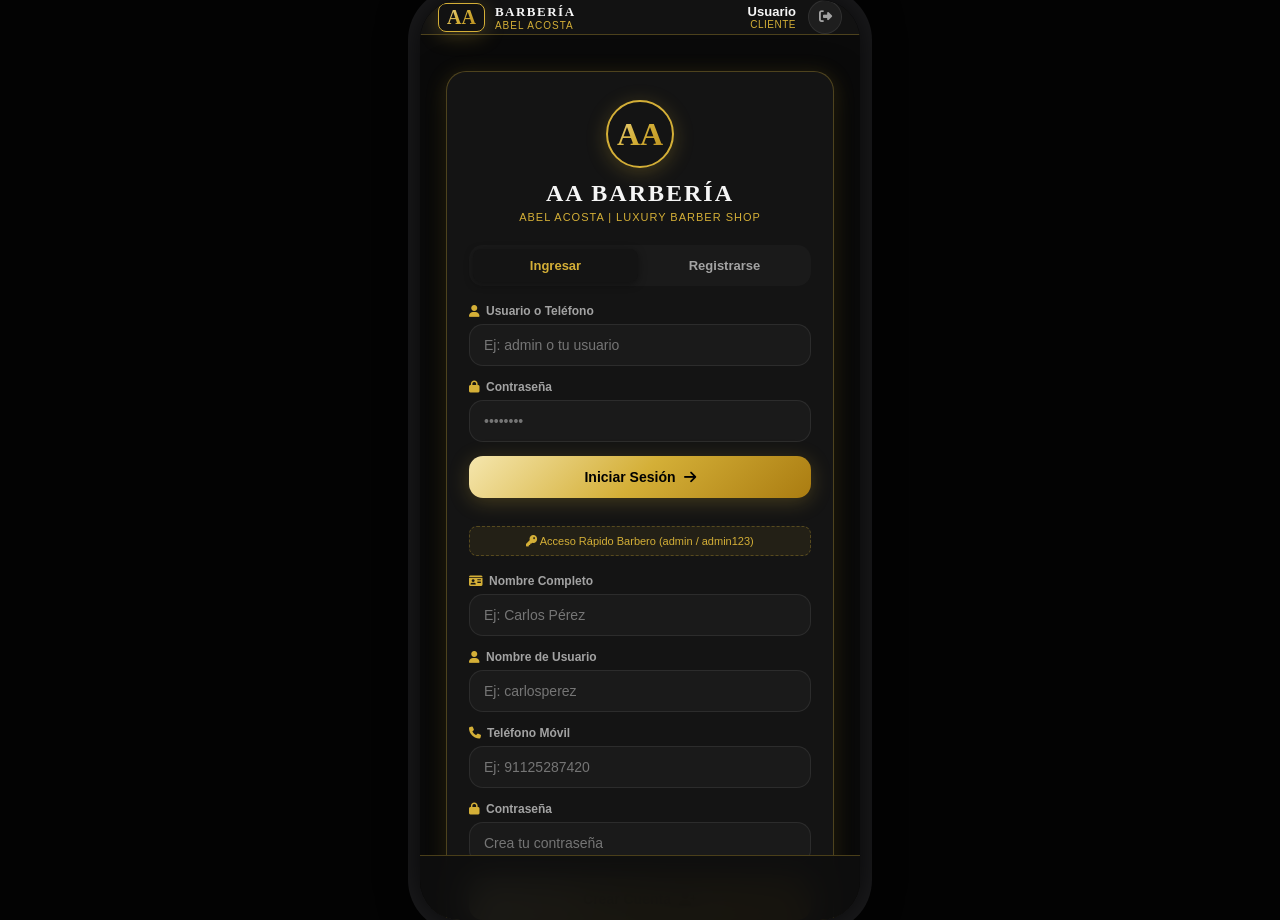
==== commit e1b12a28: "index.html" ====
--- a/Demo-Tucu/index.html
+++ b/Demo-Tucu/index.html
@@ -4,161 +4,475 @@
   <meta charset="UTF-8">
   <meta name="viewport" content="width=device-width, initial-scale=1.0, maximum-scale=1.0, user-scalable=no, viewport-fit=cover">
   <title>AA Barbería - Abel Acosta</title>
-  <!-- Google Fonts: Outfit for sleek modern typography & Cinzel for luxury title -->
   
   <!-- Google Fonts: Outfit & Cinzel -->
   <link rel="preconnect" href="https://fonts.googleapis.com">
   <link rel="preconnect" href="https://fonts.gstatic.com" crossorigin>
   <link href="https://fonts.googleapis.com/css2?family=Cinzel:wght@600;700;800&family=Outfit:wght@300;400;500;600;700&display=swap" rel="stylesheet">
-  <!-- FontAwesome Icons -->
   
   <!-- FontAwesome Icons CDN -->
   <link rel="stylesheet" href="https://cdnjs.cloudflare.com/ajax/libs/font-awesome/6.4.0/css/all.min.css">
   
-  <!-- External CSS -->
+  <!-- Estilos de la aplicación -->
   <link rel="stylesheet" href="styles.css">
-  <!-- Embedded Critical Fallback CSS (Garantiza visualización correcta incluso si no carga el CSS externo) -->
-  <style>
-    :root {
-      --bg-main: #0a0a0a;
-      --bg-card: #141414;
-      --bg-input: #1a1a1a;
-      --gold-primary: #d4af37;
-      --gold-gradient: linear-gradient(135deg, #f5e6ad 0%, #d4af37 50%, #aa7c11 100%);
-      --text-primary: #f5f5f5;
-      --text-secondary: #a3a3a3;
-      --text-muted: #737373;
-    }
-    body {
-      background-color: #030303;
-      color: #f5f5f5;
-      font-family: 'Outfit', -apple-system, BlinkMacSystemFont, 'Segoe UI', Roboto, sans-serif;
-      margin: 0;
-      padding: 0;
-      display: flex;
-      justify-content: center;
-      align-items: center;
-      min-height: 100vh;
-    }
-    .hidden {
-      display: none !important;
-    }
-  </style>
 </head>
 <body>
   <div id="app" class="iphone-container">
     
     <!-- Header General -->
-    <header id="main-header" class="main-header hidden">
-    <header id="main-header" class="main-header" style="display: none;">
+    <header id="main-header" class="main-header">
       <div class="header-content">
         <div class="brand-logo">
           <span class="brand-initials">AA</span>
+          <div class="brand-text">
+            <span class="brand-title">BARBERÍA</span>
+            <span class="brand-subtitle">ABEL ACOSTA</span>
+          </div>
+        </div>
+        <div class="user-badge-header">
+          <div class="user-info-text">
+            <span id="user-header-name" class="user-header-name">Usuario</span>
+            <span id="user-header-role" class="user-header-role">Cliente</span>
+          </div>
+          <button id="logout-btn" class="logout-btn" title="Cerrar Sesión">
+            <i class="fa-solid fa-right-from-bracket"></i>
+          </button>
+        </div>
+      </div>
+    </header>
+
+    <!-- Contenedor Principal de Vistas -->
     <main id="main-content" class="main-content">
+
       <!-- ================= PANTALLA AUTH (LOGIN / REGISTER) ================= -->
       <section id="view-auth" class="view-section active">
-      <section id="view-auth" class="view-section" style="display: flex;">
         <div class="auth-card">
           <div class="auth-brand">
             <div class="luxury-emblem">AA</div>
-          </div>
-          <!-- Login Form -->
-          <form id="form-login" class="auth-form active-form" onsubmit="handleLogin(event)">
-          <form id="form-login" class="auth-form" style="display: flex;" onsubmit="handleLogin(event)">
+            <h1 class="auth-title">AA BARBERÍA</h1>
+            <p class="auth-subtitle">Abel Acosta | Luxury Barber Shop</p>
+          </div>
+
+          <!-- Segmented Switcher -->
+          <div class="segmented-control">
+            <button id="tab-login-btn" class="segment-btn active" onclick="switchAuthMode('login')">Ingresar</button>
+            <button id="tab-register-btn" class="segment-btn" onclick="switchAuthMode('register')">Registrarse</button>
+          </div>
+
+          <!-- Form Login -->
+          <form id="form-login" class="auth-form active" onsubmit="handleLogin(event)">
             <div class="form-group">
               <label for="login-username"><i class="fa-solid fa-user"></i> Usuario o Teléfono</label>
               <input type="text" id="login-username" class="form-input" placeholder="Ej: admin o tu usuario" required autocomplete="username">
+            </div>
+            <div class="form-group">
+              <label for="login-password"><i class="fa-solid fa-lock"></i> Contraseña</label>
+              <input type="password" id="login-password" class="form-input" placeholder="••••••••" required autocomplete="current-password">
+            </div>
+            <button type="submit" class="btn btn-gold btn-full">
+              <span>Iniciar Sesión</span>
+              <i class="fa-solid fa-arrow-right"></i>
+            </button>
+
+            <div class="quick-admin-note" onclick="fillAdminCredentials()">
+              <i class="fa-solid fa-key"></i> Acceso Rápido Barbero (admin / admin123)
+            </div>
           </form>
-          <!-- Register Form -->
-          <form id="form-register" class="auth-form hidden-form" onsubmit="handleRegister(event)">
-          <form id="form-register" class="auth-form" style="display: none;" onsubmit="handleRegister(event)">
+
+          <!-- Form Register -->
+          <form id="form-register" class="auth-form" onsubmit="handleRegister(event)">
             <div class="form-group">
               <label for="reg-name"><i class="fa-solid fa-id-card"></i> Nombre Completo</label>
               <input type="text" id="reg-name" class="form-input" placeholder="Ej: Carlos Pérez" required>
-      <!-- ================= VISTAS DE CLIENTE ================= -->
+            </div>
+            <div class="form-group">
+              <label for="reg-username"><i class="fa-solid fa-user"></i> Nombre de Usuario</label>
+              <input type="text" id="reg-username" class="form-input" placeholder="Ej: carlosperez" required autocomplete="username">
+            </div>
+            <div class="form-group">
+              <label for="reg-phone"><i class="fa-solid fa-phone"></i> Teléfono Móvil</label>
+              <input type="tel" id="reg-phone" class="form-input" placeholder="Ej: 91125287420" required>
+            </div>
+            <div class="form-group">
+              <label for="reg-password"><i class="fa-solid fa-lock"></i> Contraseña</label>
+              <input type="password" id="reg-password" class="form-input" placeholder="Crea tu contraseña" required autocomplete="new-password">
+            </div>
+            <button type="submit" class="btn btn-gold btn-full">
+              <span>Crear Cuenta</span>
+              <i class="fa-solid fa-user-plus"></i>
+            </button>
+          </form>
+        </div>
+      </section>
+
+      <!-- ================= VISTAS CLIENTE ================= -->
       
-      <!-- CLIENTE 1: Turnos (Agendar & Mis Turnos Activos) -->
-      <section id="view-client-turnos" class="view-section hidden">
-      <section id="view-client-turnos" class="view-section" style="display: none;">
+      <!-- CLIENTE 1: Turnos -->
+      <section id="view-client-turnos" class="view-section">
         <div class="section-title-wrap">
           <h2>Agendar Turno</h2>
           <p class="section-subtitle">Selecciona fecha, servicio y horario disponible</p>
         </div>
-        <!-- Membership Active Banner if any -->
+
+        <!-- Banner Membresía Activa -->
         <div id="client-membership-banner" class="membership-alert-card hidden">
-        <div id="client-membership-banner" class="membership-alert-card" style="display: none;">
           <div class="membership-alert-icon"><i class="fa-solid fa-crown"></i></div>
           <div class="membership-alert-text">
             <strong>Membresía Activa</strong>
-      </section>
-      <!-- CLIENTE 2: Membresía Mensual -->
-      <section id="view-client-membresia" class="view-section hidden">
-      <section id="view-client-membresia" class="view-section" style="display: none;">
+            <span id="banner-cuts-count">Te quedan 4 cortes este mes.</span>
+          </div>
+        </div>
+
+        <!-- Card Formulario Agendar -->
+        <div class="card booking-card">
+          <div class="form-group">
+            <label><i class="fa-solid fa-scissors"></i> Servicio</label>
+            <div class="service-selector">
+              <label class="service-option active" onclick="selectServiceOption(this, 'Corte')">
+                <input type="radio" name="booking-service" value="Corte" checked>
+                <div class="service-details">
+                  <span class="service-name">Corte de Pelo</span>
+                  <span class="service-price" id="service-price-corte">$18.000</span>
+                </div>
+              </label>
+
+              <label class="service-option" onclick="selectServiceOption(this, 'Color')">
+                <input type="radio" name="booking-service" value="Color">
+                <div class="service-details">
+                  <span class="service-name">Color / Tintura</span>
+                  <span class="service-price" id="service-price-color">$50.000</span>
+                </div>
+              </label>
+
+              <label class="service-option" onclick="selectServiceOption(this, 'Corte + Color')">
+                <input type="radio" name="booking-service" value="Corte + Color">
+                <div class="service-details">
+                  <span class="service-name">Combo Corte + Color</span>
+                  <span class="service-price" id="service-price-combo">$68.000</span>
+                </div>
+              </label>
+            </div>
+          </div>
+
+          <div class="form-group mt-3">
+            <label for="booking-date"><i class="fa-solid fa-calendar-day"></i> Fecha (Lun a Sáb)</label>
+            <input type="date" id="booking-date" class="form-input" onchange="loadAvailableSlots()">
+          </div>
+
+          <div class="form-group mt-3">
+            <label><i class="fa-solid fa-clock"></i> Horarios Disponibles (10:00 a 20:00 h)</label>
+            <div id="slots-grid" class="slots-grid">
+              <p class="empty-text">Selecciona una fecha para ver horarios.</p>
+            </div>
+          </div>
+
+          <button id="confirm-booking-btn" class="btn btn-gold btn-full mt-4" onclick="confirmBooking()" disabled>
+            <i class="fa-solid fa-calendar-check"></i>
+            <span>Confirmar Reserva</span>
+          </button>
+        </div>
+
+        <!-- Mis Turnos Activos -->
+        <div class="section-title-wrap mt-4">
+          <h3>Mis Turnos Activos</h3>
+        </div>
+        <div id="client-active-turnos-list" class="turnos-list"></div>
+      </section>
+
+      <!-- CLIENTE 2: Membresía -->
+      <section id="view-client-membresia" class="view-section">
         <div class="section-title-wrap">
           <h2>Membresía Mensual</h2>
           <p class="section-subtitle">Plan Exclusivo VIP AA Barbería</p>
-      </section>
-      <!-- CLIENTE 3: Servicios, Precios & Transferencia -->
-      <section id="view-client-precios" class="view-section hidden">
-      <section id="view-client-precios" class="view-section" style="display: none;">
+        </div>
+
+        <div class="card luxury-vip-card">
+          <div class="vip-header">
+            <div class="vip-badge"><i class="fa-solid fa-crown"></i> VIP CLUB</div>
+            <span class="vip-logo">AA</span>
+          </div>
+          <h3 class="vip-title">Pase Mensual 4 Cortes</h3>
+          <p class="vip-desc">Disfruta de 4 cortes al mes con prioridad de reserva y atención personalizada por Abel Acosta.</p>
+          
+          <div class="vip-status-box">
+            <div class="cuts-gauge">
+              <span id="vip-cuts-left" class="gauge-number">0</span>
+              <span class="gauge-label">Cortes Restantes</span>
+            </div>
+            <div class="vip-info-detail">
+              <div class="detail-item">
+                <span>Estado:</span>
+                <strong id="vip-status-text" class="status-inactive">Inactiva</strong>
+              </div>
+              <div class="detail-item">
+                <span>Beneficio:</span>
+                <strong>Descuento automático</strong>
+              </div>
+            </div>
+          </div>
+
+          <div class="vip-action-wrap mt-3">
+            <button class="btn btn-gold btn-full" onclick="requestMembership()">
+              <i class="fa-solid fa-bolt"></i> Solicitar / Renovar Membresía
+            </button>
+            <p class="text-sm text-muted text-center mt-2">También puedes coordinar la activación directamente con Abel Acosta.</p>
+          </div>
+        </div>
+
+        <div class="card mt-3">
+          <h4><i class="fa-solid fa-circle-info text-gold"></i> ¿Cómo funciona?</h4>
+          <ul class="vip-features-list">
+            <li><i class="fa-solid fa-check text-gold"></i> Incluye 4 cortes de cabello válidos por 30 días.</li>
+            <li><i class="fa-solid fa-check text-gold"></i> Al finalizar el corte, el barbero descontará automáticamente 1 corte de tu saldo.</li>
+            <li><i class="fa-solid fa-check text-gold"></i> Si no tienes membresía activa, puedes abonar cortes sueltos.</li>
+          </ul>
+        </div>
+      </section>
+
+      <!-- CLIENTE 3: Precios & Alias -->
+      <section id="view-client-precios" class="view-section">
         <div class="section-title-wrap">
           <h2>Precios y Pagos</h2>
           <p class="section-subtitle">Tarifas actualizadas e información para transferencias</p>
-      </section>
-      <!-- CLIENTE 4: Historial de Turnos -->
-      <section id="view-client-historial" class="view-section hidden">
-      <section id="view-client-historial" class="view-section" style="display: none;">
+        </div>
+
+        <div class="card alias-card text-center">
+          <div class="alias-icon"><i class="fa-solid fa-money-bill-transfer"></i></div>
+          <span class="alias-title">Alias para Transferencias</span>
+          <div class="alias-box" onclick="copyAlias()">
+            <span id="transfer-alias" class="alias-text">Abelacostaok</span>
+            <button class="copy-btn" title="Copiar Alias"><i class="fa-solid fa-copy"></i></button>
+          </div>
+          <p class="alias-barber">Barbero: <strong>Abel Acosta</strong> | Tel: <strong>91125287420</strong></p>
+          <a href="https://wa.me/91125287420" target="_blank" class="btn btn-outline btn-full mt-3">
+            <i class="fa-brands fa-whatsapp text-green"></i> Contactar por WhatsApp
+          </a>
+        </div>
+
+        <div class="card mt-3">
+          <h3><i class="fa-solid fa-list-check text-gold"></i> Lista de Servicios</h3>
+          <div class="price-list">
+            <div class="price-item">
+              <div class="price-item-info">
+                <strong>Corte de Cabello</strong>
+                <p>Corte moderno o clásico con acabado profesional.</p>
+              </div>
+              <span id="display-price-corte" class="price-badge">$18.000</span>
+            </div>
+
+            <div class="price-item">
+              <div class="price-item-info">
+                <strong>Color / Tintura</strong>
+                <p>Coloración premium, mechas o retoque completo.</p>
+              </div>
+              <span id="display-price-color" class="price-badge">$50.000</span>
+            </div>
+          </div>
+        </div>
+      </section>
+
+      <!-- CLIENTE 4: Historial -->
+      <section id="view-client-historial" class="view-section">
         <div class="section-title-wrap">
           <h2>Historial de Cortes</h2>
           <p class="section-subtitle">Registro completo de tus visitas pasadas</p>
-      <!-- ================= VISTAS DE ADMIN (BARBERO ABEL ACOSTA) ================= -->
-      <!-- ADMIN 1: Caja de Movimientos -->
-      <section id="view-admin-caja" class="view-section hidden">
-      <section id="view-admin-caja" class="view-section" style="display: none;">
+        </div>
+        <div id="client-history-list" class="turnos-list"></div>
+      </section>
+
+
+      <!-- ================= VISTAS ADMIN ================= -->
+
+      <!-- ADMIN 1: Caja -->
+      <section id="view-admin-caja" class="view-section">
         <div class="section-title-wrap">
           <h2>Caja de Movimientos</h2>
           <p class="section-subtitle">Gestión financiera y balance general</p>
-      </section>
-      <!-- ADMIN 2: Gestión de Turnos -->
-      <section id="view-admin-turnos" class="view-section hidden">
-      <section id="view-admin-turnos" class="view-section" style="display: none;">
+        </div>
+
+        <div class="metrics-grid">
+          <div class="metric-card gold-border">
+            <span class="metric-label">Ingresos Hoy</span>
+            <strong id="metric-ingresos-hoy" class="metric-value text-gold">$0</strong>
+          </div>
+          <div class="metric-card">
+            <span class="metric-label">Ingresos Mes</span>
+            <strong id="metric-ingresos-mes" class="metric-value text-green">$0</strong>
+          </div>
+          <div class="metric-card">
+            <span class="metric-label">Egresos Mes</span>
+            <strong id="metric-egresos-mes" class="metric-value text-red">$0</strong>
+          </div>
+          <div class="metric-card">
+            <span class="metric-label">Balance Acumulado</span>
+            <strong id="metric-balance-total" class="metric-value">$0</strong>
+          </div>
+        </div>
+
+        <div class="card mt-3">
+          <h3><i class="fa-solid fa-plus-circle text-gold"></i> Registrar Movimiento</h3>
+          <form id="form-caja-movimiento" onsubmit="handleSaveMovimiento(event)" class="mt-2">
+            <div class="form-row">
+              <div class="form-group col-6">
+                <label>Tipo</label>
+                <select id="mov-tipo" class="form-input" required>
+                  <option value="ingreso">Ingreso (+)</option>
+                  <option value="egreso">Egreso (-)</option>
+                </select>
+              </div>
+              <div class="form-group col-6">
+                <label>Monto ($)</label>
+                <input type="number" id="mov-monto" class="form-input" placeholder="18000" min="1" required>
+              </div>
+            </div>
+
+            <div class="form-row mt-2">
+              <div class="form-group col-6">
+                <label>Categoría</label>
+                <select id="mov-categoria" class="form-input" required>
+                  <option value="Cortes">Cortes</option>
+                  <option value="Colores">Colores</option>
+                  <option value="Membresías">Membresías</option>
+                  <option value="Productos">Productos</option>
+                  <option value="Gastos Generales">Gastos Generales</option>
+                  <option value="Insumos Barbería">Insumos Barbería</option>
+                  <option value="Otros">Otros</option>
+                </select>
+              </div>
+              <div class="form-group col-6">
+                <label>Fecha</label>
+                <input type="date" id="mov-fecha" class="form-input" required>
+              </div>
+            </div>
+
+            <div class="form-group mt-2">
+              <label>Descripción</label>
+              <input type="text" id="mov-descripcion" class="form-input" placeholder="Ej: Pago de corte cliente Carlos" required>
+            </div>
+
+            <button type="submit" class="btn btn-gold btn-full mt-3">
+              <i class="fa-solid fa-floppy-disk"></i> Guardar Movimiento
+            </button>
+          </form>
+        </div>
+
+        <div class="section-title-wrap mt-4">
+          <h3>Historial de Movimientos</h3>
+        </div>
+        <div class="card">
+          <div class="filters-row">
+            <input type="text" id="filter-mov-search" class="form-input" placeholder="Buscar concepto..." onkeyup="renderAdminCajaList()">
+            <select id="filter-mov-tipo" class="form-input" onchange="renderAdminCajaList()">
+              <option value="todos">Todos los tipos</option>
+              <option value="ingreso">Solo Ingresos</option>
+              <option value="egreso">Solo Egresos</option>
+            </select>
+          </div>
+          <div id="caja-movements-list" class="movements-list mt-3"></div>
+        </div>
+      </section>
+
+      <!-- ADMIN 2: Turnos -->
+      <section id="view-admin-turnos" class="view-section">
         <div class="section-title-wrap">
           <h2>Gestión de Turnos</h2>
           <p class="section-subtitle">Control de agenda de Abel Acosta</p>
-      </section>
-      <!-- ADMIN 3: Membresías & Clientes -->
-      <section id="view-admin-membresias" class="view-section hidden">
-      <section id="view-admin-membresias" class="view-section" style="display: none;">
+        </div>
+
+        <div class="segmented-control">
+          <button id="admin-turnos-filter-hoy" class="segment-btn active" onclick="setAdminTurnosFilter('hoy')">Hoy</button>
+          <button id="admin-turnos-filter-semana" class="segment-btn" onclick="setAdminTurnosFilter('semana')">Esta Semana</button>
+          <button id="admin-turnos-filter-todos" class="segment-btn" onclick="setAdminTurnosFilter('todos')">Todos</button>
+        </div>
+
+        <div id="admin-turnos-list" class="turnos-list mt-3"></div>
+      </section>
+
+      <!-- ADMIN 3: Clientes -->
+      <section id="view-admin-membresias" class="view-section">
         <div class="section-title-wrap">
           <h2>Clientes y Membresías</h2>
           <p class="section-subtitle">Gestión de clientes registrados y planes VIP</p>
-      </section>
-      <!-- ADMIN 4: Precios y Ajustes Barbero -->
-      <section id="view-admin-precios" class="view-section hidden">
-      <section id="view-admin-precios" class="view-section" style="display: none;">
+        </div>
+
+        <div class="card">
+          <input type="text" id="filter-clients-search" class="form-input" placeholder="Buscar cliente por nombre o teléfono..." onkeyup="renderAdminClientsList()">
+        </div>
+
+        <div id="admin-clients-list" class="clients-list mt-3"></div>
+      </section>
+
+      <!-- ADMIN 4: Ajustes -->
+      <section id="view-admin-precios" class="view-section">
         <div class="section-title-wrap">
           <h2>Ajustes y Tarifas</h2>
           <p class="section-subtitle">Configuración del sistema y precios en tiempo real</p>
+        </div>
+
+        <div class="card">
+          <h3><i class="fa-solid fa-tags text-gold"></i> Modificar Precios de Servicios</h3>
+          <p class="text-sm text-muted">Los cambios impactarán instantáneamente en la app de los clientes.</p>
+          
+          <form id="form-update-prices" class="mt-3" onsubmit="handleUpdatePrices(event)">
+            <div class="form-group">
+              <label for="admin-price-corte">Precio Corte de Pelo ($)</label>
+              <input type="number" id="admin-price-corte" class="form-input" required min="0">
+            </div>
+
+            <div class="form-group mt-2">
+              <label for="admin-price-color">Precio Color / Tintura ($)</label>
+              <input type="number" id="admin-price-color" class="form-input" required min="0">
+            </div>
+
+            <button type="submit" class="btn btn-gold btn-full mt-3">
+              <i class="fa-solid fa-arrows-rotate"></i> Actualizar Tarifas
+            </button>
+          </form>
+        </div>
+
+        <div class="card mt-3">
+          <h3><i class="fa-solid fa-shield-halved text-gold"></i> Cambiar Contraseña Barbero</h3>
+          
+          <form id="form-change-admin-pass" class="mt-3" onsubmit="handleChangeAdminPass(event)">
+            <div class="form-group">
+              <label for="admin-pass-current">Contraseña Actual</label>
+              <input type="password" id="admin-pass-current" class="form-input" placeholder="••••••••" required>
+            </div>
+            <div class="form-group mt-2">
+              <label for="admin-pass-new">Nueva Contraseña</label>
+              <input type="password" id="admin-pass-new" class="form-input" placeholder="••••••••" required>
+            </div>
+
+            <button type="submit" class="btn btn-outline btn-full mt-3">
+              <i class="fa-solid fa-key"></i> Guardar Nueva Contraseña
+            </button>
+          </form>
+        </div>
+      </section>
+
     </main>
-    <!-- Bottom Navigation Bar (Estilo App Nativa iPhone) -->
-    <nav id="bottom-nav" class="bottom-nav hidden">
-    <nav id="bottom-nav" class="bottom-nav" style="display: none;">
-      <div id="nav-items-container" class="nav-items-container">
-        <!-- Dynamically rendered based on Client or Admin role -->
-      </div>
+
+    <!-- Bottom Navigation Bar -->
+    <nav id="bottom-nav" class="bottom-nav">
+      <div id="nav-items-container" class="nav-items-container"></div>
     </nav>
-    <!-- Toast Notification Overlay -->
+
+    <!-- Toast Notification -->
     <div id="toast" class="toast hidden">
-    <div id="toast" class="toast hidden" style="display: none;">
       <i id="toast-icon" class="fa-solid fa-circle-check"></i>
-      <span id="toast-msg">Mensaje de notificación</span>
+      <span id="toast-msg">Mensaje</span>
     </div>
-    <!-- Modal Universal (para editar movimientos, confirmaciones o ver PAGADO gigante) -->
+
+    <!-- Modal Universal -->
     <div id="modal-backdrop" class="modal-backdrop hidden" onclick="closeModal(event)">
-    <!-- Modal Universal -->
-    <div id="modal-backdrop" class="modal-backdrop hidden" style="display: none;" onclick="closeModal(event)">
       <div class="modal-card" onclick="event.stopPropagation()">
         <button class="modal-close-btn" onclick="closeModalForce()">&times;</button>
-        <div id="modal-body">
+        <div id="modal-body"></div>
+      </div>
+    </div>
+
+  </div>
+
+  <script src="script.js"></script>
 </body>
 </html>
--- a/Demo-Tucu/styles.css
+++ b/Demo-Tucu/styles.css
@@ -1,1016 +1,1004 @@
 /* ==========================================================================
-   AA BARBERÍA - ABEL ACOSTA | LOGIC & LOCALSTORAGE CONTROLLER
+   AA BARBERÍA - ABEL ACOSTA | LUXURY MOBILE APP STYLESHEET
+   Colors: Obsidian Black (#0a0a0a), Metallic Gold (#d4af37)
    ========================================================================== */
-// --- INITIAL DATA SEEDING ---
-const DEFAULT_DATA = {
-  admin: {
-    username: "admin",
-    password: "admin123"
-  },
-  prices: {
-    corte: 18000,
-    color: 50000
-  },
-  users: [
-    {
-      id: "u_carlos",
-      name: "Carlos Pérez",
-      username: "carlosperez",
-      phone: "9115551234",
-      password: "123",
-      hasMembership: true,
-      membershipCutsLeft: 3,
-      membershipExpiry: "2026-10-01"
-    },
-    {
-      id: "u_lucas",
-      name: "Lucas Gómez",
-      username: "lucasgomez",
-      phone: "9115559876",
-      password: "123",
-      hasMembership: false,
-      membershipCutsLeft: 0,
-      membershipExpiry: null
-    }
-  ],
-  appointments: [
-    {
-      id: "app_1",
-      clientId: "u_carlos",
-      clientName: "Carlos Pérez",
-      clientPhone: "9115551234",
-      service: "Corte",
-      price: 18000,
-      date: getTodayString(),
-      time: "15:00",
-      status: "Pendiente",
-      paid: false,
-      usedMembership: true,
-      createdAt: Date.now() - 3600000
-    },
-    {
-      id: "app_2",
-      clientId: "u_lucas",
-      clientName: "Lucas Gómez",
-      clientPhone: "9115559876",
-      service: "Color",
-      price: 50000,
-      date: getTodayString(),
-      time: "17:30",
-      status: "Finalizado",
-      paid: true,
-      usedMembership: false,
-      createdAt: Date.now() - 86400000
-    }
-  ],
-  movements: [
-    {
-      id: "mov_1",
-      date: getTodayString(),
-      type: "ingreso",
-      category: "Colores",
-      amount: 50000,
-      description: "Color cliente Lucas Gómez",
-      createdAt: Date.now() - 86400000
-    },
-    {
-      id: "mov_2",
-      date: getTodayString(),
-      type: "ingreso",
-      category: "Membresías",
-      amount: 60000,
-      description: "Venta Membresía Carlos Pérez",
-      createdAt: Date.now() - 172800000
-    },
-    {
-      id: "mov_3",
-      date: getTodayString(),
-      type: "egreso",
-      category: "Insumos Barbería",
-      amount: 15000,
-      description: "Compra navajas y toallas",
-      createdAt: Date.now() - 200000000
-    }
-  ]
-};
-// State variables
-let DB = {};
-let currentUser = null;
-let selectedBookingTime = null;
-let adminTurnosFilter = "hoy";
-let editingMovId = null;
-// Initialize on DOM Ready
-document.addEventListener("DOMContentLoaded", () => {
-  initStorage();
-  checkSession();
-  setupDatePickers();
-});
-// Helper for today date string YYYY-MM-DD
-function getTodayString() {
-  const d = new Date();
-  const year = d.getFullYear();
-  const month = String(d.getMonth() + 1).padStart(2, '0');
-  const day = String(d.getDate()).padStart(2, '0');
-  return `${year}-${month}-${day}`;
-}
-// Storage setup
-function initStorage() {
-  const stored = localStorage.getItem("aa_barberia_db");
-  if (!stored) {
-    DB = DEFAULT_DATA;
-    saveDB();
-  } else {
-    try {
-      DB = JSON.parse(stored);
-      // Ensure fallbacks
-      if (!DB.admin) DB.admin = DEFAULT_DATA.admin;
-      if (!DB.prices) DB.prices = DEFAULT_DATA.prices;
-      if (!DB.users) DB.users = DEFAULT_DATA.users;
-      if (!DB.appointments) DB.appointments = DEFAULT_DATA.appointments;
-      if (!DB.movements) DB.movements = DEFAULT_DATA.movements;
-    } catch (e) {
-      DB = DEFAULT_DATA;
-      saveDB();
-    }
+:root {
+  --bg-main: #0a0a0a;
+  --bg-card: #141414;
+  --bg-card-hover: #1f1f1f;
+  --bg-input: #1a1a1a;
+  --border-gold: rgba(212, 175, 55, 0.3);
+  --border-subtle: rgba(255, 255, 255, 0.08);
+  
+  --gold-primary: #d4af37;
+  --gold-light: #f5e6ad;
+  --gold-dark: #aa7c11;
+  --gold-gradient: linear-gradient(135deg, #f5e6ad 0%, #d4af37 50%, #aa7c11 100%);
+  --gold-glow: 0 4px 20px rgba(212, 175, 55, 0.25);
+  
+  --text-primary: #f5f5f5;
+  --text-secondary: #a3a3a3;
+  --text-muted: #737373;
+  
+  --status-pending: #f59e0b;
+  --status-completed: #10b981;
+  --status-paid: #3b82f6;
+  --status-cancelled: #ef4444;
+  --radius-sm: 8px;
+  --radius-md: 14px;
+  --radius-lg: 20px;
+  --radius-full: 9999px;
+  --nav-height: 65px;
+  --header-height: 64px;
+}
+* {
+  box-sizing: border-box;
+  margin: 0;
+  padding: 0;
+  font-family: 'Outfit', -apple-system, BlinkMacSystemFont, 'Segoe UI', Roboto, sans-serif;
+  -webkit-tap-highlight-color: transparent;
+}
+body {
+  background-color: #030303;
+  color: var(--text-primary);
+  display: flex;
+  justify-content: center;
+  align-items: center;
+  min-height: 100vh;
+  overflow-x: hidden;
+}
+/* Container simulating iPhone screen on desktop, full size on mobile */
+.iphone-container {
+  width: 100%;
+  max-width: 440px;
+  height: 100vh;
+  height: -webkit-fill-available;
+  max-height: 920px;
+  background-color: var(--bg-main);
+  position: relative;
+  display: flex;
+  flex-direction: column;
+  box-shadow: 0 0 40px rgba(0, 0, 0, 0.9), 0 0 0 12px #1c1c1e;
+  border-radius: 40px;
+  overflow: hidden;
+}
+@media (max-width: 480px) {
+  .iphone-container {
+    max-width: 100%;
+    height: 100vh;
+    max-height: none;
+    border-radius: 0;
+    box-shadow: none;
   }
 }
-function saveDB() {
-  localStorage.setItem("aa_barberia_db", JSON.stringify(DB));
-}
-// Session Management
-function checkSession() {
-  const sess = localStorage.getItem("aa_barberia_session");
-  if (sess) {
-    try {
-      currentUser = JSON.parse(sess);
-      showApp();
-    } catch (e) {
-      showAuth();
-    }
-  } else {
-    showAuth();
-  }
-}
-function showAuth() {
-  document.getElementById("main-header").classList.add("hidden");
-  document.getElementById("bottom-nav").classList.add("hidden");
-  
-  // Hide all main content views, show auth view
-  document.querySelectorAll(".view-section").forEach(sec => sec.classList.add("hidden"));
-  document.getElementById("view-auth").classList.remove("hidden");
-}
-function showApp() {
-  document.getElementById("main-header").classList.remove("hidden");
-  document.getElementById("bottom-nav").classList.remove("hidden");
-  document.getElementById("view-auth").classList.add("hidden");
-  // Set Header User Info
-  const headerName = document.getElementById("user-header-name");
-  const headerRole = document.getElementById("user-header-role");
-  
-  if (currentUser.role === "admin") {
-    headerName.textContent = "Abel Acosta";
-    headerRole.textContent = "Barbero (Admin)";
-  } else {
-    headerName.textContent = currentUser.name;
-    headerRole.textContent = "Cliente VIP";
-  }
-  // Bind logout
-  document.getElementById("logout-btn").onclick = handleLogout;
-  // Render prices across UI
-  renderPricesUI();
-  // Render Navigation Bar for Role
-  renderBottomNav();
-  // Default tab based on role
-  if (currentUser.role === "admin") {
-    switchTab("admin-caja");
-  } else {
-    switchTab("client-turnos");
-  }
-}
-// Switch Login / Register Tabs
-function switchAuthMode(mode) {
-  const loginBtn = document.getElementById("tab-login-btn");
-  const regBtn = document.getElementById("tab-register-btn");
-  const loginForm = document.getElementById("form-login");
-  const regForm = document.getElementById("form-register");
-  if (mode === "login") {
-    loginBtn.classList.add("active");
-    regBtn.classList.remove("active");
-    loginForm.classList.remove("hidden-form");
-    regForm.classList.add("hidden-form");
-  } else {
-    regBtn.classList.add("active");
-    loginBtn.classList.remove("active");
-    regForm.classList.remove("hidden-form");
-    loginForm.classList.add("hidden-form");
-  }
-}
-function fillAdminCredentials() {
-  document.getElementById("login-username").value = "admin";
-  document.getElementById("login-password").value = DB.admin.password || "admin123";
-  showToast("Credenciales de Barbero cargadas", "success");
-}
-// Authentication Handlers
-function handleLogin(e) {
-  e.preventDefault();
-  const userVal = document.getElementById("login-username").value.trim().toLowerCase();
-  const passVal = document.getElementById("login-password").value.trim();
-  // Check Admin
-  if (userVal === DB.admin.username.toLowerCase() && passVal === DB.admin.password) {
-    currentUser = { id: "admin", name: "Abel Acosta", role: "admin" };
-    localStorage.setItem("aa_barberia_session", JSON.stringify(currentUser));
-    showToast("¡Bienvenido, Abel!", "success");
-    showApp();
-    return;
-  }
-  // Check Client
-  const foundClient = DB.users.find(
-    u => (u.username.toLowerCase() === userVal || u.phone === userVal) && u.password === passVal
-  );
-  if (foundClient) {
-    currentUser = { ...foundClient, role: "client" };
-    localStorage.setItem("aa_barberia_session", JSON.stringify(currentUser));
-    showToast(`¡Hola, ${foundClient.name}!`, "success");
-    showApp();
-  } else {
-    showToast("Usuario o contraseña incorrectos", "error");
-  }
-}
-function handleRegister(e) {
-  e.preventDefault();
-  const name = document.getElementById("reg-name").value.trim();
-  const username = document.getElementById("reg-username").value.trim().toLowerCase();
-  const phone = document.getElementById("reg-phone").value.trim();
-  const password = document.getElementById("reg-password").value.trim();
-  if (username === "admin") {
-    showToast("Ese usuario está reservado para el administrador", "error");
-    return;
-  }
-  const exists = DB.users.some(u => u.username.toLowerCase() === username || u.phone === phone);
-  if (exists) {
-    showToast("Ya existe un cliente con ese usuario o teléfono", "error");
-    return;
-  }
-  const newUser = {
-    id: "u_" + Date.now(),
-    name,
-    username,
-    phone,
-    password,
-    hasMembership: false,
-    membershipCutsLeft: 0,
-    membershipExpiry: null
-  };
-  DB.users.push(newUser);
-  saveDB();
-  currentUser = { ...newUser, role: "client" };
-  localStorage.setItem("aa_barberia_session", JSON.stringify(currentUser));
-  showToast("¡Registro exitoso!", "success");
-  showApp();
-}
-function handleLogout() {
-  currentUser = null;
-  localStorage.removeItem("aa_barberia_session");
-  showToast("Sesión cerrada", "info");
-  showAuth();
-}
-// --- NAVIGATION & VIEWS CONTROLLER ---
-function renderBottomNav() {
-  const container = document.getElementById("nav-items-container");
-  container.innerHTML = "";
-  if (currentUser.role === "client") {
-    container.innerHTML = `
-      <button class="nav-item" onclick="switchTab('client-turnos')" id="nav-client-turnos">
-        <i class="fa-solid fa-calendar-check"></i>
-        <span>Turnos</span>
-      </button>
-      <button class="nav-item" onclick="switchTab('client-membresia')" id="nav-client-membresia">
-        <i class="fa-solid fa-crown"></i>
-        <span>Membresía</span>
-      </button>
-      <button class="nav-item" onclick="switchTab('client-precios')" id="nav-client-precios">
-        <i class="fa-solid fa-tags"></i>
-        <span>Precios</span>
-      </button>
-      <button class="nav-item" onclick="switchTab('client-historial')" id="nav-client-historial">
-        <i class="fa-solid fa-clock-rotate-left"></i>
-        <span>Historial</span>
-      </button>
-    `;
-  } else {
-    // Admin Tabs
-    container.innerHTML = `
-      <button class="nav-item" onclick="switchTab('admin-caja')" id="nav-admin-caja">
-        <i class="fa-solid fa-cash-register"></i>
-        <span>Caja</span>
-      </button>
-      <button class="nav-item" onclick="switchTab('admin-turnos')" id="nav-admin-turnos">
-        <i class="fa-solid fa-calendar-days"></i>
-        <span>Turnos</span>
-      </button>
-      <button class="nav-item" onclick="switchTab('admin-membresias')" id="nav-admin-membresias">
-        <i class="fa-solid fa-users"></i>
-        <span>Clientes</span>
-      </button>
-      <button class="nav-item" onclick="switchTab('admin-precios')" id="nav-admin-precios">
-        <i class="fa-solid fa-sliders"></i>
-        <span>Ajustes</span>
-      </button>
-    `;
-  }
-}
-function switchTab(tabId) {
-  // Hide all sections
-  document.querySelectorAll(".view-section").forEach(sec => sec.classList.add("hidden"));
-  
-  // Deactivate nav buttons
-  document.querySelectorAll(".nav-item").forEach(item => item.classList.remove("active"));
-  // Activate view
-  const targetView = document.getElementById(`view-${tabId}`);
-  if (targetView) targetView.classList.remove("hidden");
-  // Activate nav button
-  const targetNav = document.getElementById(`nav-${tabId}`);
-  if (targetNav) targetNav.classList.add("active");
-  // Trigger view renderers
-  if (tabId === "client-turnos") {
-    renderClientTurnos();
-    renderClientMembershipBanner();
-  } else if (tabId === "client-membresia") {
-    renderClientMembership();
-  } else if (tabId === "client-precios") {
-    renderPricesUI();
-  } else if (tabId === "client-historial") {
-    renderClientHistory();
-  } else if (tabId === "admin-caja") {
-    renderAdminCaja();
-  } else if (tabId === "admin-turnos") {
-    renderAdminTurnos();
-  } else if (tabId === "admin-membresias") {
-    renderAdminClientsList();
-  } else if (tabId === "admin-precios") {
-    loadAdminPriceInputs();
-  }
-}
-// --- CLIENT FUNCTIONALITIES ---
-function renderPricesUI() {
-  const cortePrice = DB.prices.corte || 18000;
-  const colorPrice = DB.prices.color || 50000;
-  const comboPrice = cortePrice + colorPrice;
-  // Format currency
-  const formatMoney = num => "$" + Number(num).toLocaleString("es-AR");
-  document.getElementById("service-price-corte").textContent = formatMoney(cortePrice);
-  document.getElementById("service-price-color").textContent = formatMoney(colorPrice);
-  document.getElementById("service-price-combo").textContent = formatMoney(comboPrice);
-  const dCorte = document.getElementById("display-price-corte");
-  const dColor = document.getElementById("display-price-color");
-  if (dCorte) dCorte.textContent = formatMoney(cortePrice);
-  if (dColor) dColor.textContent = formatMoney(colorPrice);
-}
-function setupDatePickers() {
-  const dateInput = document.getElementById("booking-date");
-  if (dateInput) {
-    const today = getTodayString();
-    dateInput.min = today;
-    dateInput.value = today;
-  }
-  const movDate = document.getElementById("mov-fecha");
-  if (movDate) {
-    movDate.value = getTodayString();
-  }
-}
-function selectServiceOption(labelElem, serviceName) {
-  document.querySelectorAll(".service-option").forEach(opt => opt.classList.remove("active"));
-  labelElem.classList.add("active");
-  const radio = labelElem.querySelector('input[type="radio"]');
-  if (radio) radio.checked = true;
-}
-function loadAvailableSlots() {
-  const dateInput = document.getElementById("booking-date");
-  const grid = document.getElementById("slots-grid");
-  selectedBookingTime = null;
-  document.getElementById("confirm-booking-btn").disabled = true;
-  if (!dateInput.value) {
-    grid.innerHTML = `<p class="empty-text">Selecciona una fecha válida.</p>`;
-    return;
-  }
-  const chosenDate = new Date(dateInput.value + "T00:00:00");
-  const dayOfWeek = chosenDate.getDay(); // 0: Sunday, 1: Mon, ..., 6: Sat
-  if (dayOfWeek === 0) {
-    grid.innerHTML = `<p class="empty-text text-red"><i class="fa-solid fa-store-slash"></i> La barbería abre de Lunes a Sábado. Domingos cerrado.</p>`;
-    return;
-  }
-  // Generate 30-min slots from 10:00 to 20:00
-  const slots = [];
-  for (let hour = 10; hour < 20; hour++) {
-    const hStr = String(hour).padStart(2, '0');
-    slots.push(`${hStr}:00`);
-    slots.push(`${hStr}:30`);
-  }
-  // Filter out occupied slots
-  const takenTimes = DB.appointments
-    .filter(a => a.date === dateInput.value && a.status !== "Cancelado")
-    .map(a => a.time);
-  // Check if chosen date is Today to filter past times
-  const todayStr = getTodayString();
-  const now = new Date();
-  const currentMinutes = now.getHours() * 60 + now.getMinutes();
-  grid.innerHTML = "";
-  slots.forEach(slot => {
-    const [sh, sm] = slot.split(":").map(Number);
-    const slotMinutes = sh * 60 + sm;
-    let isPast = false;
-    if (dateInput.value === todayStr && slotMinutes <= currentMinutes) {
-      isPast = true;
-    }
-    const isTaken = takenTimes.includes(slot);
-    const btn = document.createElement("button");
-    btn.className = "slot-btn";
-    btn.textContent = slot;
-    if (isTaken || isPast) {
-      btn.classList.add("occupied");
-      btn.disabled = true;
-      btn.title = isTaken ? "Horario ocupado" : "Horario pasado";
-    } else {
-      btn.onclick = () => selectSlot(btn, slot);
-    }
-    grid.appendChild(btn);
-  });
-}
-function selectSlot(btnElem, timeStr) {
-  document.querySelectorAll(".slot-btn").forEach(b => b.classList.remove("selected"));
-  btnElem.classList.add("selected");
-  selectedBookingTime = timeStr;
-  document.getElementById("confirm-booking-btn").disabled = false;
-}
-function confirmBooking() {
-  if (!selectedBookingTime) {
-    showToast("Por favor selecciona un horario disponible", "error");
-    return;
-  }
-  const dateValue = document.getElementById("booking-date").value;
-  const serviceRadio = document.querySelector('input[name="booking-service"]:checked');
-  const serviceName = serviceRadio ? serviceRadio.value : "Corte";
-  let price = DB.prices.corte;
-  if (serviceName === "Color") price = DB.prices.color;
-  if (serviceName === "Corte + Color") price = DB.prices.corte + DB.prices.color;
-  // Refresh client user from DB
-  const clientUser = DB.users.find(u => u.id === currentUser.id) || currentUser;
-  const hasValidMembership = clientUser.hasMembership && clientUser.membershipCutsLeft > 0 && serviceName.includes("Corte");
-  const newApp = {
-    id: "app_" + Date.now(),
-    clientId: currentUser.id,
-    clientName: currentUser.name,
-    clientPhone: currentUser.phone || "Sin teléfono",
-    service: serviceName,
-    price: price,
-    date: dateValue,
-    time: selectedBookingTime,
-    status: "Pendiente",
-    paid: false,
-    usedMembership: hasValidMembership,
-    createdAt: Date.now()
-  };
-  DB.appointments.push(newApp);
-  saveDB();
-  showToast("¡Turno agendado con éxito!", "success");
-  // Clear selection
-  selectedBookingTime = null;
-  document.getElementById("confirm-booking-btn").disabled = true;
-  loadAvailableSlots();
-  renderClientTurnos();
-}
-function renderClientMembershipBanner() {
-  const banner = document.getElementById("client-membership-banner");
-  const countText = document.getElementById("banner-cuts-count");
-  
-  const clientUser = DB.users.find(u => u.id === currentUser.id);
-  if (clientUser && clientUser.hasMembership && clientUser.membershipCutsLeft > 0) {
-    banner.classList.remove("hidden");
-    countText.textContent = `Te quedan ${clientUser.membershipCutsLeft} cortes este mes.`;
-  } else {
-    banner.classList.add("hidden");
-  }
-}
-function renderClientTurnos() {
-  const container = document.getElementById("client-active-turnos-list");
-  container.innerHTML = "";
-  const myTurnos = DB.appointments
-    .filter(a => a.clientId === currentUser.id && a.status === "Pendiente")
-    .sort((a,b) => (a.date + a.time).localeCompare(b.date + b.time));
-  if (myTurnos.length === 0) {
-    container.innerHTML = `<div class="card text-center text-muted">No tienes turnos pendientes próximos.</div>`;
-    return;
-  }
-  myTurnos.forEach(t => {
-    const card = document.createElement("div");
-    card.className = "turno-card gold-highlight";
-    card.innerHTML = `
-      <div class="turno-header">
-        <div class="turno-date-time">
-          <i class="fa-solid fa-clock"></i>
-          <span>${formatDateDisplay(t.date)} - ${t.time} hs</span>
-        </div>
-        <span class="badge badge-pending">PENDIENTE</span>
-      </div>
-      <div class="turno-body">
-        <span>Servicio: <strong>${t.service}</strong></span>
-        <span>Precio: <strong>${t.usedMembership ? "Membresía VIP" : "$" + Number(t.price).toLocaleString("es-AR")}</strong></span>
-      </div>
-      <div class="turno-actions">
-        <button class="btn btn-outline btn-sm btn-full" onclick="cancelClientTurno('${t.id}')">
-          <i class="fa-solid fa-xmark text-red"></i> Cancelar Reserva
-        </button>
-      </div>
-    `;
-    container.appendChild(card);
-  });
-}
-function cancelClientTurno(id) {
-  if (confirm("¿Estás seguro de cancelar este turno?")) {
-    const idx = DB.appointments.findIndex(a => a.id === id);
-    if (idx !== -1) {
-      DB.appointments[idx].status = "Cancelado";
-      saveDB();
-      showToast("Turno cancelado", "info");
-      renderClientTurnos();
-      loadAvailableSlots();
-    }
-  }
-}
-function renderClientMembership() {
-  const clientUser = DB.users.find(u => u.id === currentUser.id) || currentUser;
-  const cutsLeftElem = document.getElementById("vip-cuts-left");
-  const statusTextElem = document.getElementById("vip-status-text");
-  cutsLeftElem.textContent = clientUser.membershipCutsLeft || 0;
-  if (clientUser.hasMembership && clientUser.membershipCutsLeft > 0) {
-    statusTextElem.textContent = "ACTIVA";
-    statusTextElem.className = "status-active";
-  } else {
-    statusTextElem.textContent = "INACTIVA";
-    statusTextElem.className = "status-inactive";
-  }
-}
-function requestMembership() {
-  openModal(`
-    <div class="text-center">
-      <i class="fa-solid fa-crown text-gold" style="font-size:48px; margin-bottom:12px;"></i>
-      <h3 style="font-family:'Cinzel',serif; color:var(--gold-primary); font-size:20px;">Membresía Mensual VIP</h3>
-      <p style="font-size:13px; color:var(--text-secondary); margin-top:8px;">
-        Accede a 4 cortes de cabello al mes por un precio promocional único.
-      </p>
-      <div class="alias-box mt-3 text-center" style="flex-direction:column; gap:4px;">
-        <span class="text-sm text-muted">Alias para transferencia:</span>
-        <strong class="alias-text" style="font-size:22px;">Abelacostaok</strong>
-      </div>
-      <p class="text-sm text-muted mt-2">Envía el comprobante de transferencia al barbero Abel Acosta para activar o renovar tu membresía.</p>
-      <a href="https://wa.me/91125287420?text=Hola%20Abel!%20Quiero%20activar/renovar%20mi%20Membres%C3%ADa%20VIP" target="_blank" class="btn btn-gold btn-full mt-3">
-        <i class="fa-brands fa-whatsapp"></i> Avisar a Abel por WhatsApp
-      </a>
-    </div>
-  `);
-}
-function renderClientHistory() {
-  const container = document.getElementById("client-history-list");
-  container.innerHTML = "";
-  const historyTurnos = DB.appointments
-    .filter(a => a.clientId === currentUser.id && a.status !== "Pendiente")
-    .sort((a,b) => (b.date + b.time).localeCompare(a.date + a.time));
-  if (historyTurnos.length === 0) {
-    container.innerHTML = `<div class="card text-center text-muted">Aún no posees historial de cortes finalizados.</div>`;
-    return;
-  }
-  historyTurnos.forEach(t => {
-    const card = document.createElement("div");
-    card.className = "turno-card";
-    let statusBadge = "";
-    if (t.status === "Finalizado") {
-      statusBadge = `<span class="badge badge-completed">FINALIZADO</span>`;
-    } else {
-      statusBadge = `<span class="badge badge-cancelled">CANCELADO</span>`;
-    }
-    let pagadoBannerHTML = "";
-    if (t.status === "Finalizado" && t.paid) {
-      pagadoBannerHTML = `
-        <div class="banner-pagado-giant">
-          <div class="pagado-title">PAGADO</div>
-          <i class="fa-solid fa-circle-check"></i>
-        </div>
-      `;
-    }
-    card.innerHTML = `
-      <div class="turno-header">
-        <div class="turno-date-time">
-          <i class="fa-solid fa-calendar-check"></i>
-          <span>${formatDateDisplay(t.date)} - ${t.time} hs</span>
-        </div>
-        ${statusBadge}
-      </div>
-      <div class="turno-body">
-        <span>Servicio: <strong>${t.service}</strong></span>
-        <span>Precio: <strong>${t.usedMembership ? "Membresía VIP" : "$" + Number(t.price).toLocaleString("es-AR")}</strong></span>
-      </div>
-      ${pagadoBannerHTML}
-    `;
-    container.appendChild(card);
-  });
-}
-function copyAlias() {
-  const alias = "Abelacostaok";
-  navigator.clipboard.writeText(alias).then(() => {
-    showToast("¡Alias Abelacostaok copiado al portapapeles!", "success");
-  }).catch(() => {
-    showToast("Alias: Abelacostaok", "info");
-  });
-}
-// --- ADMIN FUNCTIONALITIES (CAJA, TURNOS, CLIENTES, PRECIOS) ---
-// 1. CAJA DE MOVIMIENTOS
-function renderAdminCaja() {
-  updateCajaMetrics();
-  renderAdminCajaList();
-}
-function updateCajaMetrics() {
-  const todayStr = getTodayString();
-  const currentMonthStr = todayStr.substring(0, 7); // YYYY-MM
-  let hoyIngresos = 0;
-  let mesIngresos = 0;
-  let mesEgresos = 0;
-  let totalBalance = 0;
-  DB.movements.forEach(m => {
-    const amt = Number(m.amount) || 0;
-    if (m.type === "ingreso") {
-      totalBalance += amt;
-      if (m.date === todayStr) hoyIngresos += amt;
-      if (m.date.startsWith(currentMonthStr)) mesIngresos += amt;
-    } else if (m.type === "egreso") {
-      totalBalance -= amt;
-      if (m.date.startsWith(currentMonthStr)) mesEgresos += amt;
-    }
-  });
-  const fmt = num => "$" + Number(num).toLocaleString("es-AR");
-  document.getElementById("metric-ingresos-hoy").textContent = fmt(hoyIngresos);
-  document.getElementById("metric-ingresos-mes").textContent = fmt(mesIngresos);
-  document.getElementById("metric-egresos-mes").textContent = fmt(mesEgresos);
-  document.getElementById("metric-balance-total").textContent = fmt(totalBalance);
-}
-function handleSaveMovimiento(e) {
-  e.preventDefault();
-  const tipo = document.getElementById("mov-tipo").value;
-  const monto = Number(document.getElementById("mov-monto").value);
-  const categoria = document.getElementById("mov-categoria").value;
-  const fecha = document.getElementById("mov-fecha").value;
-  const descripcion = document.getElementById("mov-descripcion").value.trim();
-  if (editingMovId) {
-    const idx = DB.movements.findIndex(m => m.id === editingMovId);
-    if (idx !== -1) {
-      DB.movements[idx] = { ...DB.movements[idx], tipo, monto, categoria, fecha, descripcion, amount: monto };
-      showToast("Movimiento actualizado", "success");
-    }
-    editingMovId = null;
-  } else {
-    const newMov = {
-      id: "mov_" + Date.now(),
-      date: fecha,
-      type: tipo,
-      category: categoria,
-      amount: monto,
-      description: descripcion,
-      createdAt: Date.now()
-    };
-    DB.movements.push(newMov);
-    showToast("Movimiento registrado", "success");
-  }
-  saveDB();
-  document.getElementById("form-caja-movimiento").reset();
-  document.getElementById("mov-fecha").value = getTodayString();
-  renderAdminCaja();
-}
-function renderAdminCajaList() {
-  const container = document.getElementById("caja-movements-list");
-  container.innerHTML = "";
-  const searchText = (document.getElementById("filter-mov-search").value || "").toLowerCase();
-  const tipoFilter = document.getElementById("filter-mov-tipo").value;
-  let filtered = DB.movements.filter(m => {
-    const matchesSearch = m.description.toLowerCase().includes(searchText) || m.category.toLowerCase().includes(searchText);
-    const matchesTipo = tipoFilter === "todos" || m.type === tipoFilter;
-    return matchesSearch && matchesTipo;
-  });
-  filtered.sort((a,b) => (b.date + b.createdAt).localeCompare(a.date + a.createdAt));
-  if (filtered.length === 0) {
-    container.innerHTML = `<div class="text-center text-muted py-3">No hay movimientos registrados.</div>`;
-    return;
-  }
-  filtered.forEach(m => {
-    const item = document.createElement("div");
-    item.className = "movement-item";
-    const isIngreso = m.type === "ingreso";
-    const amountColorClass = isIngreso ? "text-green" : "text-red";
-    const sign = isIngreso ? "+" : "-";
-    item.innerHTML = `
-      <div class="movement-info">
-        <span class="mov-desc">${m.description}</span>
-        <span class="mov-meta">${formatDateDisplay(m.date)} • Categoría: <strong>${m.category}</strong></span>
-      </div>
-      <div class="mov-amount-wrap">
-        <span class="mov-amount ${amountColorClass}">${sign}$${Number(m.amount).toLocaleString("es-AR")}</span>
-        <div class="mov-actions">
-          <button class="icon-btn" onclick="editMovimiento('${m.id}')" title="Editar"><i class="fa-solid fa-pen-to-square"></i></button>
-          <button class="icon-btn delete" onclick="deleteMovimiento('${m.id}')" title="Eliminar"><i class="fa-solid fa-trash"></i></button>
-        </div>
-      </div>
-    `;
-    container.appendChild(item);
-  });
-}
-function editMovimiento(id) {
-  const mov = DB.movements.find(m => m.id === id);
-  if (!mov) return;
-  editingMovId = id;
-  document.getElementById("mov-tipo").value = mov.type;
-  document.getElementById("mov-monto").value = mov.amount;
-  document.getElementById("mov-categoria").value = mov.category;
-  document.getElementById("mov-fecha").value = mov.date;
-  document.getElementById("mov-descripcion").value = mov.description;
-  showToast("Modificando movimiento...", "info");
-}
-function deleteMovimiento(id) {
-  if (confirm("¿Deseas eliminar este movimiento de la caja?")) {
-    DB.movements = DB.movements.filter(m => m.id !== id);
-    saveDB();
-    showToast("Movimiento eliminado", "info");
-    renderAdminCaja();
-  }
-}
-// 2. GESTIÓN DE TURNOS BARBERO
-function setAdminTurnosFilter(filter) {
-  adminTurnosFilter = filter;
-  document.querySelectorAll("#view-admin-turnos .segment-btn").forEach(b => b.classList.remove("active"));
-  document.getElementById(`admin-turnos-filter-${filter}`).classList.add("active");
-  renderAdminTurnos();
-}
-function renderAdminTurnos() {
-  const container = document.getElementById("admin-turnos-list");
-  container.innerHTML = "";
-  const todayStr = getTodayString();
-  
-  let list = DB.appointments;
-  if (adminTurnosFilter === "hoy") {
-    list = list.filter(a => a.date === todayStr);
-  } else if (adminTurnosFilter === "semana") {
-    // Upcoming 7 days
-    const nextWeek = new Date();
-    nextWeek.setDate(nextWeek.getDate() + 7);
-    const nextWeekStr = nextWeek.toISOString().split("T")[0];
-    list = list.filter(a => a.date >= todayStr && a.date <= nextWeekStr);
-  }
-  list.sort((a,b) => (a.date + a.time).localeCompare(b.date + b.time));
-  if (list.length === 0) {
-    container.innerHTML = `<div class="card text-center text-muted">No hay turnos registrados en este filtro.</div>`;
-    return;
-  }
-  list.forEach(t => {
-    const card = document.createElement("div");
-    card.className = "turno-card";
-    let badgeClass = "badge-pending";
-    if (t.status === "Finalizado") badgeClass = "badge-completed";
-    if (t.status === "Cancelado") badgeClass = "badge-cancelled";
-    let pagadoBadge = t.paid ? `<span class="badge badge-paid">PAGADO</span>` : "";
-    card.innerHTML = `
-      <div class="turno-header">
-        <div class="turno-date-time">
-          <i class="fa-solid fa-user"></i>
-          <span>${t.clientName} (${t.clientPhone})</span>
-        </div>
-        <div>
-          ${pagadoBadge}
-          <span class="badge ${badgeClass}">${t.status}</span>
-        </div>
-      </div>
-      <div class="turno-body mt-2">
-        <span>Fecha: <strong>${formatDateDisplay(t.date)} - ${t.time} hs</strong></span>
-        <span>Servicio: <strong>${t.service}</strong></span>
-      </div>
-      <div class="turno-body">
-        <span>Precio: <strong>${t.usedMembership ? "Membresía VIP" : "$" + Number(t.price).toLocaleString("es-AR")}</strong></span>
-      </div>
-      ${t.status === "Pendiente" ? `
-        <div class="turno-actions">
-          <button class="btn btn-success btn-sm" onclick="adminFinalizarTurno('${t.id}')">
-            <i class="fa-solid fa-check"></i> Finalizar
-          </button>
-          <button class="btn btn-gold btn-sm" onclick="adminTogglePagado('${t.id}')">
-            <i class="fa-solid fa-dollar-sign"></i> ${t.paid ? "Desmarcar Pago" : "Marcar Pagado"}
-          </button>
-          <button class="btn btn-danger btn-sm" onclick="adminCancelarTurno('${t.id}')">
-            <i class="fa-solid fa-xmark"></i> Cancelar
-          </button>
-        </div>
-      ` : `
-        <div class="turno-actions">
-          <button class="btn btn-gold btn-sm" onclick="adminTogglePagado('${t.id}')">
-            <i class="fa-solid fa-dollar-sign"></i> ${t.paid ? "Desmarcar Pago" : "Marcar Pagado"}
-          </button>
-        </div>
-      `}
-    `;
-    container.appendChild(card);
-  });
-}
-function adminFinalizarTurno(id) {
-  const turno = DB.appointments.find(a => a.id === id);
-  if (!turno) return;
-  turno.status = "Finalizado";
-  turno.paid = true;
-  // Deduct membership cut if client has active membership
-  const clientUser = DB.users.find(u => u.id === turno.clientId);
-  let deductedNote = "";
-  
-  if (clientUser && clientUser.hasMembership && clientUser.membershipCutsLeft > 0) {
-    clientUser.membershipCutsLeft -= 1;
-    deductedNote = ` (Se descontó 1 corte de membresía. Restantes: ${clientUser.membershipCutsLeft})`;
-  } else if (!turno.usedMembership) {
-    // Log income in Caja automatically
-    DB.movements.push({
-      id: "mov_" + Date.now(),
-      date: getTodayString(),
-      type: "ingreso",
-      category: turno.service.includes("Color") ? "Colores" : "Cortes",
-      amount: turno.price,
-      description: `Pago ${turno.service} - Cliente ${turno.clientName}`,
-      createdAt: Date.now()
-    });
-  }
-  saveDB();
-  showToast(`Turno finalizado y pagado${deductedNote}`, "success");
-  renderAdminTurnos();
-}
-function adminTogglePagado(id) {
-  const turno = DB.appointments.find(a => a.id === id);
-  if (!turno) return;
-  turno.paid = !turno.paid;
-  saveDB();
-  showToast(`Estado de pago actualizado: ${turno.paid ? "PAGADO" : "PENDIENTE DE PAGO"}`, "info");
-  renderAdminTurnos();
-}
-function adminCancelarTurno(id) {
-  if (confirm("¿Cancelar este turno?")) {
-    const turno = DB.appointments.find(a => a.id === id);
-    if (turno) {
-      turno.status = "Cancelado";
-      saveDB();
-      showToast("Turno cancelado", "info");
-      renderAdminTurnos();
-    }
-  }
-}
-// 3. CLIENTES & MEMBRESÍAS
-function renderAdminClientsList() {
-  const container = document.getElementById("admin-clients-list");
-  container.innerHTML = "";
-  const searchText = (document.getElementById("filter-clients-search").value || "").toLowerCase();
-  const filtered = DB.users.filter(u => 
-    u.name.toLowerCase().includes(searchText) || 
-    (u.phone && u.phone.includes(searchText)) ||
-    u.username.toLowerCase().includes(searchText)
-  );
-  if (filtered.length === 0) {
-    container.innerHTML = `<div class="card text-center text-muted">No se encontraron clientes.</div>`;
-    return;
-  }
-  filtered.forEach(u => {
-    const card = document.createElement("div");
-    card.className = "client-card";
-    const hasMem = u.hasMembership && u.membershipCutsLeft > 0;
-    const badgeHTML = hasMem 
-      ? `<span class="badge badge-completed"><i class="fa-solid fa-crown"></i> VIP (${u.membershipCutsLeft} cortes)</span>`
-      : `<span class="badge badge-cancelled">SIN MEMBRESÍA</span>`;
-    card.innerHTML = `
-      <div class="client-header">
-        <div>
-          <span class="client-name">${u.name}</span>
-          <div class="client-phone">Tel: ${u.phone} | User: @${u.username}</div>
-        </div>
-        ${badgeHTML}
-      </div>
-      <div class="turno-actions mt-2">
-        <button class="btn btn-gold btn-sm" onclick="adminRenewMembership('${u.id}')">
-          <i class="fa-solid fa-plus-circle"></i> Activar / Renovar (4 Cortes)
-        </button>
-        <button class="btn btn-outline btn-sm" onclick="adminViewClientHistory('${u.id}')">
-          <i class="fa-solid fa-clock-rotate-left"></i> Ver Historial
-        </button>
-      </div>
-    `;
-    container.appendChild(card);
-  });
-}
-function adminRenewMembership(userId) {
-  const client = DB.users.find(u => u.id === userId);
-  if (!client) return;
-  client.hasMembership = true;
-  client.membershipCutsLeft = 4;
-  client.membershipExpiry = "2026-12-31";
-  // Automatically register membership sale in Caja
-  DB.movements.push({
-    id: "mov_" + Date.now(),
-    date: getTodayString(),
-    type: "ingreso",
-    category: "Membresías",
-    amount: 60000,
-    description: `Venta Membresía VIP 4 Cortes - Cliente ${client.name}`,
-    createdAt: Date.now()
-  });
-  saveDB();
-  showToast(`Membresía renovada para ${client.name} (4 cortes asignados)`, "success");
-  renderAdminClientsList();
-}
-function adminViewClientHistory(userId) {
-  const client = DB.users.find(u => u.id === userId);
-  const turnos = DB.appointments.filter(a => a.clientId === userId);
-  let turnosHTML = turnos.length === 0 
-    ? `<p class="text-muted text-center py-2">Sin turnos registrados.</p>`
-    : turnos.map(t => `
-        <div class="movement-item mt-1">
-          <div>
-            <strong>${t.service}</strong> (${formatDateDisplay(t.date)} - ${t.time} hs)
-          </div>
-          <span class="badge ${t.status === 'Finalizado' ? 'badge-completed' : 'badge-pending'}">${t.status}</span>
-        </div>
-      `).join("");
-  openModal(`
-    <h3 style="font-family:'Cinzel',serif; color:var(--gold-primary);">Historial: ${client.name}</h3>
-    <div class="mt-3" style="max-height:260px; overflow-y:auto;">
-      ${turnosHTML}
-    </div>
-  `);
-}
-// 4. PRECIOS Y AJUSTES ADMIN
-function loadAdminPriceInputs() {
-  document.getElementById("admin-price-corte").value = DB.prices.corte || 18000;
-  document.getElementById("admin-price-color").value = DB.prices.color || 50000;
-}
-function handleUpdatePrices(e) {
-  e.preventDefault();
-  const corteVal = Number(document.getElementById("admin-price-corte").value);
-  const colorVal = Number(document.getElementById("admin-price-color").value);
-  if (corteVal <= 0 || colorVal <= 0) {
-    showToast("Ingresa precios válidos mayores a 0", "error");
-    return;
-  }
-  DB.prices.corte = corteVal;
-  DB.prices.color = colorVal;
-  saveDB();
-  renderPricesUI();
-  showToast("Tarifas actualizadas correctamente en tiempo real", "success");
-}
-function handleChangeAdminPass(e) {
-  e.preventDefault();
-  const currPass = document.getElementById("admin-pass-current").value;
-  const newPass = document.getElementById("admin-pass-new").value;
-  if (currPass !== DB.admin.password) {
-    showToast("La contraseña actual es incorrecta", "error");
-    return;
-  }
-  DB.admin.password = newPass;
-  saveDB();
-  showToast("Contraseña de Barbero cambiada con éxito", "success");
-  document.getElementById("form-change-admin-pass").reset();
-}
-// --- UTILITY FUNCTIONS & MODALS ---
-function formatDateDisplay(dateStr) {
-  if (!dateStr) return "";
-  const parts = dateStr.split("-");
-  if (parts.length !== 3) return dateStr;
-  return `${parts[2]}/${parts[1]}/${parts[0]}`;
-}
-function showToast(msg, type = "info") {
-  const toast = document.getElementById("toast");
-  const toastMsg = document.getElementById("toast-msg");
-  const toastIcon = document.getElementById("toast-icon");
-  toastMsg.textContent = msg;
-  
-  if (type === "success") {
-    toastIcon.className = "fa-solid fa-circle-check text-green";
-  } else if (type === "error") {
-    toastIcon.className = "fa-solid fa-circle-exclamation text-red";
-  } else {
-    toastIcon.className = "fa-solid fa-circle-info text-gold";
-  }
-  toast.classList.remove("hidden");
-  setTimeout(() => {
-    toast.classList.add("hidden");
-  }, 3000);
-}
-function openModal(contentHTML) {
-  const backdrop = document.getElementById("modal-backdrop");
-  const body = document.getElementById("modal-body");
-  body.innerHTML = contentHTML;
-  backdrop.classList.remove("hidden");
-}
-function closeModal(e) {
-  if (e.target.id === "modal-backdrop") {
-    closeModalForce();
-  }
-}
-function closeModalForce() {
-  document.getElementById("modal-backdrop").classList.add("hidden");
-}
+/* ================= HEADER ================= */
+.main-header {
+  height: var(--header-height);
+  background: rgba(20, 20, 20, 0.85);
+  backdrop-filter: blur(12px);
+  -webkit-backdrop-filter: blur(12px);
+  border-bottom: 1px solid var(--border-gold);
+  padding: 0 18px;
+  display: flex;
+  align-items: center;
+  position: sticky;
+  top: 0;
+  z-index: 100;
+  padding-top: env(safe-area-inset-top);
+}
+.header-content {
+  width: 100%;
+  display: flex;
+  justify-content: space-between;
+  align-items: center;
+}
+.brand-logo {
+  display: flex;
+  align-items: center;
+  gap: 10px;
+}
+.brand-initials {
+  font-family: 'Cinzel', serif;
+  font-weight: 800;
+  font-size: 20px;
+  background: var(--gold-gradient);
+  -webkit-background-clip: text;
+  -webkit-text-fill-color: transparent;
+  border: 1px solid var(--gold-primary);
+  border-radius: var(--radius-sm);
+  padding: 2px 8px;
+  box-shadow: var(--gold-glow);
+}
+.brand-text {
+  display: flex;
+  flex-direction: column;
+}
+.brand-title {
+  font-family: 'Cinzel', serif;
+  font-weight: 700;
+  font-size: 13px;
+  letter-spacing: 1.5px;
+  color: var(--text-primary);
+}
+.brand-subtitle {
+  font-size: 10px;
+  color: var(--gold-primary);
+  letter-spacing: 1px;
+  font-weight: 500;
+}
+.user-badge-header {
+  display: flex;
+  align-items: center;
+  gap: 12px;
+}
+.user-info-text {
+  display: flex;
+  flex-direction: column;
+  align-items: flex-end;
+}
+.user-header-name {
+  font-size: 13px;
+  font-weight: 600;
+  color: var(--text-primary);
+}
+.user-header-role {
+  font-size: 10px;
+  color: var(--gold-primary);
+  text-transform: uppercase;
+  letter-spacing: 0.5px;
+}
+.logout-btn {
+  background: rgba(255, 255, 255, 0.05);
+  border: 1px solid var(--border-subtle);
+  color: var(--text-secondary);
+  width: 34px;
+  height: 34px;
+  border-radius: var(--radius-full);
+  display: flex;
+  align-items: center;
+  justify-content: center;
+  cursor: pointer;
+  transition: all 0.2s ease;
+}
+.logout-btn:active {
+  background: rgba(239, 68, 68, 0.2);
+  color: var(--status-cancelled);
+  border-color: var(--status-cancelled);
+}
+/* ================= MAIN CONTENT ================= */
+.main-content {
+  flex: 1;
+  overflow-y: auto;
+  padding: 16px;
+  padding-bottom: calc(var(--nav-height) + 24px + env(safe-area-inset-bottom));
+  scrollbar-width: none;
+}
+.main-content::-webkit-scrollbar {
+  display: none;
+}
+.view-section {
+  display: flex;
+  flex-direction: column;
+  gap: 14px;
+  animation: fadeIn 0.25s ease-in-out;
+}
+@keyframes fadeIn {
+  from { opacity: 0; transform: translateY(6px); }
+  to { opacity: 1; transform: translateY(0); }
+}
+.hidden {
+  display: none !important;
+}
+/* Section Title */
+.section-title-wrap h2 {
+  font-family: 'Cinzel', serif;
+  font-size: 22px;
+  font-weight: 700;
+  color: var(--gold-primary);
+  letter-spacing: 0.5px;
+}
+.section-title-wrap h3 {
+  font-family: 'Cinzel', serif;
+  font-size: 17px;
+  font-weight: 600;
+  color: var(--text-primary);
+}
+.section-subtitle {
+  font-size: 12px;
+  color: var(--text-secondary);
+  margin-top: 2px;
+}
+/* ================= CARDS & UTILITIES ================= */
+.card {
+  background: var(--bg-card);
+  border: 1px solid var(--border-subtle);
+  border-radius: var(--radius-lg);
+  padding: 18px;
+  position: relative;
+  overflow: hidden;
+}
+.card.gold-border {
+  border-color: var(--border-gold);
+  box-shadow: var(--gold-glow);
+}
+/* Form inputs & Controls */
+.form-group {
+  display: flex;
+  flex-direction: column;
+  gap: 6px;
+}
+.form-group label {
+  font-size: 12px;
+  font-weight: 600;
+  color: var(--text-secondary);
+  display: flex;
+  align-items: center;
+  gap: 6px;
+}
+.form-group label i {
+  color: var(--gold-primary);
+}
+.form-input {
+  background: var(--bg-input);
+  border: 1px solid var(--border-subtle);
+  border-radius: var(--radius-md);
+  padding: 12px 14px;
+  color: var(--text-primary);
+  font-size: 14px;
+  outline: none;
+  transition: border-color 0.2s;
+  width: 100%;
+}
+.form-input:focus {
+  border-color: var(--gold-primary);
+}
+.form-row {
+  display: flex;
+  gap: 10px;
+}
+.col-6 {
+  flex: 1;
+}
+/* Buttons */
+.btn {
+  border: none;
+  border-radius: var(--radius-md);
+  padding: 13px 18px;
+  font-size: 14px;
+  font-weight: 600;
+  display: inline-flex;
+  align-items: center;
+  justify-content: center;
+  gap: 8px;
+  cursor: pointer;
+  transition: all 0.2s ease;
+  text-decoration: none;
+}
+.btn-full {
+  width: 100%;
+}
+.btn-gold {
+  background: var(--gold-gradient);
+  color: #000;
+  box-shadow: var(--gold-glow);
+  font-weight: 700;
+}
+.btn-gold:active {
+  transform: scale(0.98);
+  opacity: 0.9;
+}
+.btn-outline {
+  background: transparent;
+  border: 1px solid var(--border-gold);
+  color: var(--gold-primary);
+}
+.btn-outline:active {
+  background: rgba(212, 175, 55, 0.1);
+}
+.btn-sm {
+  padding: 7px 12px;
+  font-size: 12px;
+  border-radius: var(--radius-sm);
+}
+.btn-success {
+  background: #10b981;
+  color: #fff;
+}
+.btn-danger {
+  background: #ef4444;
+  color: #fff;
+}
+/* Segmented Control */
+.segmented-control {
+  background: var(--bg-input);
+  border-radius: var(--radius-md);
+  padding: 4px;
+  display: flex;
+  gap: 4px;
+}
+.segment-btn {
+  flex: 1;
+  background: transparent;
+  border: none;
+  color: var(--text-secondary);
+  padding: 9px;
+  font-size: 13px;
+  font-weight: 600;
+  border-radius: var(--radius-sm);
+  cursor: pointer;
+  transition: all 0.2s;
+}
+.segment-btn.active {
+  background: var(--bg-card);
+  color: var(--gold-primary);
+  box-shadow: 0 2px 8px rgba(0,0,0,0.4);
+}
+/* ================= AUTH SCREEN ================= */
+#view-auth {
+  min-height: 100%;
+  display: flex;
+  align-items: center;
+  justify-content: center;
+  padding: 20px 10px;
+}
+.auth-card {
+  width: 100%;
+  background: var(--bg-card);
+  border: 1px solid var(--border-gold);
+  border-radius: var(--radius-lg);
+  padding: 28px 22px;
+  box-shadow: 0 10px 35px rgba(0, 0, 0, 0.7), var(--gold-glow);
+}
+.auth-brand {
+  text-align: center;
+  margin-bottom: 22px;
+}
+.luxury-emblem {
+  font-family: 'Cinzel', serif;
+  font-size: 32px;
+  font-weight: 800;
+  width: 68px;
+  height: 68px;
+  margin: 0 auto 12px;
+  border-radius: 50%;
+  background: var(--bg-main);
+  border: 2px solid var(--gold-primary);
+  display: flex;
+  align-items: center;
+  justify-content: center;
+  background: var(--gold-gradient);
+  -webkit-background-clip: text;
+  -webkit-text-fill-color: transparent;
+  box-shadow: var(--gold-glow);
+}
+.auth-title {
+  font-family: 'Cinzel', serif;
+  font-size: 24px;
+  letter-spacing: 2px;
+  color: var(--text-primary);
+}
+.auth-subtitle {
+  font-size: 11px;
+  color: var(--gold-primary);
+  letter-spacing: 1px;
+  text-transform: uppercase;
+  margin-top: 4px;
+}
+.auth-form {
+  display: flex;
+  flex-direction: column;
+  gap: 14px;
+  margin-top: 18px;
+}
+.hidden-form {
+  display: none !important;
+}
+.quick-admin-note {
+  margin-top: 14px;
+  text-align: center;
+  font-size: 11px;
+  color: var(--gold-primary);
+  background: rgba(212, 175, 55, 0.08);
+  border: 1px dashed var(--border-gold);
+  padding: 8px;
+  border-radius: var(--radius-sm);
+  cursor: pointer;
+}
+.quick-admin-note:hover {
+  background: rgba(212, 175, 55, 0.15);
+}
+/* ================= TURNOS & BOOKING ================= */
+.membership-alert-card {
+  background: rgba(212, 175, 55, 0.1);
+  border: 1px solid var(--gold-primary);
+  border-radius: var(--radius-md);
+  padding: 12px 14px;
+  display: flex;
+  align-items: center;
+  gap: 12px;
+}
+.membership-alert-icon {
+  font-size: 22px;
+  color: var(--gold-primary);
+}
+.membership-alert-text {
+  display: flex;
+  flex-direction: column;
+  font-size: 12px;
+}
+.membership-alert-text strong {
+  color: var(--gold-primary);
+}
+.service-selector {
+  display: flex;
+  flex-direction: column;
+  gap: 8px;
+  margin-top: 4px;
+}
+.service-option {
+  background: var(--bg-input);
+  border: 1px solid var(--border-subtle);
+  border-radius: var(--radius-md);
+  padding: 12px 14px;
+  display: flex;
+  align-items: center;
+  gap: 12px;
+  cursor: pointer;
+  transition: all 0.2s;
+}
+.service-option input[type="radio"] {
+  accent-color: var(--gold-primary);
+  width: 16px;
+  height: 16px;
+}
+.service-option.active {
+  border-color: var(--gold-primary);
+  background: rgba(212, 175, 55, 0.08);
+}
+.service-details {
+  display: flex;
+  justify-content: space-between;
+  width: 100%;
+  align-items: center;
+}
+.service-name {
+  font-size: 14px;
+  font-weight: 500;
+}
+.service-price {
+  font-size: 14px;
+  font-weight: 700;
+  color: var(--gold-primary);
+}
+/* Slots Grid */
+.slots-grid {
+  display: grid;
+  grid-template-columns: repeat(3, 1fr);
+  gap: 8px;
+  max-height: 220px;
+  overflow-y: auto;
+  padding-right: 4px;
+}
+.slot-btn {
+  background: var(--bg-input);
+  border: 1px solid var(--border-subtle);
+  border-radius: var(--radius-sm);
+  color: var(--text-primary);
+  padding: 10px 4px;
+  font-size: 13px;
+  font-weight: 600;
+  cursor: pointer;
+  transition: all 0.15s;
+  text-align: center;
+}
+.slot-btn:hover:not(.occupied) {
+  border-color: var(--gold-primary);
+}
+.slot-btn.selected {
+  background: var(--gold-gradient);
+  color: #000;
+  border-color: var(--gold-primary);
+  box-shadow: var(--gold-glow);
+}
+.slot-btn.occupied {
+  background: rgba(255, 255, 255, 0.03);
+  border-color: transparent;
+  color: #444;
+  text-decoration: line-through;
+  cursor: not-allowed;
+}
+.empty-text {
+  grid-column: 1 / -1;
+  font-size: 12px;
+  color: var(--text-muted);
+  text-align: center;
+  padding: 12px 0;
+}
+/* Turno Item Card */
+.turno-card {
+  background: var(--bg-card);
+  border: 1px solid var(--border-subtle);
+  border-radius: var(--radius-lg);
+  padding: 16px;
+  margin-bottom: 10px;
+  display: flex;
+  flex-direction: column;
+  gap: 10px;
+  position: relative;
+}
+.turno-card.gold-highlight {
+  border-color: var(--gold-primary);
+}
+.turno-header {
+  display: flex;
+  justify-content: space-between;
+  align-items: center;
+}
+.turno-date-time {
+  display: flex;
+  align-items: center;
+  gap: 8px;
+  font-weight: 700;
+  font-size: 15px;
+  color: var(--text-primary);
+}
+.turno-date-time i {
+  color: var(--gold-primary);
+}
+/* Badges */
+.badge {
+  font-size: 10px;
+  font-weight: 700;
+  padding: 3px 8px;
+  border-radius: var(--radius-full);
+  text-transform: uppercase;
+  letter-spacing: 0.5px;
+}
+.badge-pending {
+  background: rgba(245, 158, 11, 0.15);
+  color: var(--status-pending);
+  border: 1px solid var(--status-pending);
+}
+.badge-completed {
+  background: rgba(16, 185, 129, 0.15);
+  color: var(--status-completed);
+  border: 1px solid var(--status-completed);
+}
+.badge-paid {
+  background: rgba(59, 130, 246, 0.15);
+  color: var(--status-paid);
+  border: 1px solid var(--status-paid);
+}
+.badge-cancelled {
+  background: rgba(239, 68, 68, 0.15);
+  color: var(--status-cancelled);
+  border: 1px solid var(--status-cancelled);
+}
+/* Banner Gigante PAGADO */
+.banner-pagado-giant {
+  background: linear-gradient(135deg, #10b981 0%, #047857 100%);
+  color: #ffffff;
+  padding: 12px 18px;
+  border-radius: var(--radius-md);
+  display: flex;
+  align-items: center;
+  justify-content: space-between;
+  box-shadow: 0 4px 15px rgba(16, 185, 129, 0.4);
+  margin-top: 4px;
+}
+.banner-pagado-giant .pagado-title {
+  font-family: 'Cinzel', serif;
+  font-size: 22px;
+  font-weight: 800;
+  letter-spacing: 2px;
+}
+.banner-pagado-giant i {
+  font-size: 26px;
+}
+.turno-body {
+  display: flex;
+  justify-content: space-between;
+  font-size: 13px;
+  color: var(--text-secondary);
+}
+.turno-actions {
+  display: flex;
+  gap: 8px;
+  margin-top: 6px;
+  flex-wrap: wrap;
+}
+/* ================= MEMBRESÍA VIP ================= */
+.luxury-vip-card {
+  background: linear-gradient(145deg, #181818 0%, #0d0d0d 100%);
+  border: 1px solid var(--gold-primary);
+  box-shadow: var(--gold-glow);
+}
+.vip-header {
+  display: flex;
+  justify-content: space-between;
+  align-items: center;
+}
+.vip-badge {
+  background: var(--gold-gradient);
+  color: #000;
+  font-size: 11px;
+  font-weight: 800;
+  padding: 4px 10px;
+  border-radius: var(--radius-full);
+}
+.vip-logo {
+  font-family: 'Cinzel', serif;
+  font-size: 24px;
+  font-weight: 800;
+  color: var(--gold-primary);
+}
+.vip-title {
+  font-family: 'Cinzel', serif;
+  font-size: 20px;
+  color: var(--text-primary);
+  margin-top: 14px;
+}
+.vip-desc {
+  font-size: 12px;
+  color: var(--text-secondary);
+  margin-top: 4px;
+  line-height: 1.4;
+}
+.vip-status-box {
+  background: rgba(0, 0, 0, 0.5);
+  border: 1px solid var(--border-gold);
+  border-radius: var(--radius-md);
+  padding: 16px;
+  margin-top: 16px;
+  display: flex;
+  align-items: center;
+  justify-content: space-around;
+}
+.cuts-gauge {
+  display: flex;
+  flex-direction: column;
+  align-items: center;
+}
+.gauge-number {
+  font-size: 42px;
+  font-weight: 800;
+  font-family: 'Cinzel', serif;
+  background: var(--gold-gradient);
+  -webkit-background-clip: text;
+  -webkit-text-fill-color: transparent;
+}
+.gauge-label {
+  font-size: 11px;
+  color: var(--text-secondary);
+}
+.vip-info-detail {
+  display: flex;
+  flex-direction: column;
+  gap: 6px;
+  font-size: 12px;
+}
+.detail-item span {
+  color: var(--text-secondary);
+}
+.status-active {
+  color: #10b981;
+}
+.status-inactive {
+  color: var(--text-muted);
+}
+.vip-features-list {
+  list-style: none;
+  display: flex;
+  flex-direction: column;
+  gap: 8px;
+  margin-top: 10px;
+  font-size: 12px;
+  color: var(--text-secondary);
+}
+/* ================= ALIAS & PRECIOS ================= */
+.alias-card {
+  background: linear-gradient(135deg, #1c1917 0%, #0a0a0a 100%);
+  border: 1px solid var(--gold-primary);
+}
+.alias-icon {
+  font-size: 34px;
+  color: var(--gold-primary);
+  margin-bottom: 8px;
+}
+.alias-title {
+  font-size: 12px;
+  text-transform: uppercase;
+  letter-spacing: 1px;
+  color: var(--text-secondary);
+}
+.alias-box {
+  background: var(--bg-input);
+  border: 1px dashed var(--gold-primary);
+  border-radius: var(--radius-md);
+  padding: 12px 18px;
+  margin: 10px 0;
+  display: flex;
+  align-items: center;
+  justify-content: space-between;
+  cursor: pointer;
+}
+.alias-text {
+  font-size: 20px;
+  font-weight: 800;
+  letter-spacing: 1px;
+  color: var(--gold-primary);
+  font-family: 'Cinzel', serif;
+}
+.copy-btn {
+  background: transparent;
+  border: none;
+  color: var(--gold-primary);
+  font-size: 18px;
+}
+.alias-barber {
+  font-size: 12px;
+  color: var(--text-secondary);
+}
+.price-list {
+  display: flex;
+  flex-direction: column;
+  gap: 14px;
+  margin-top: 12px;
+}
+.price-item {
+  display: flex;
+  justify-content: space-between;
+  align-items: center;
+  padding-bottom: 12px;
+  border-bottom: 1px solid var(--border-subtle);
+}
+.price-item:last-child {
+  border-bottom: none;
+  padding-bottom: 0;
+}
+.price-item-info strong {
+  font-size: 14px;
+  color: var(--text-primary);
+}
+.price-item-info p {
+  font-size: 11px;
+  color: var(--text-muted);
+}
+.price-badge {
+  font-size: 16px;
+  font-weight: 700;
+  color: var(--gold-primary);
+  background: rgba(212, 175, 55, 0.1);
+  padding: 4px 10px;
+  border-radius: var(--radius-sm);
+  border: 1px solid var(--border-gold);
+}
+/* ================= ADMIN CAJA & METRICS ================= */
+.metrics-grid {
+  display: grid;
+  grid-template-columns: repeat(2, 1fr);
+  gap: 10px;
+}
+.metric-card {
+  background: var(--bg-card);
+  border: 1px solid var(--border-subtle);
+  border-radius: var(--radius-md);
+  padding: 12px;
+  display: flex;
+  flex-direction: column;
+  gap: 4px;
+}
+.metric-label {
+  font-size: 11px;
+  color: var(--text-secondary);
+}
+.metric-value {
+  font-size: 18px;
+  font-weight: 700;
+}
+.text-gold { color: var(--gold-primary) !important; }
+.text-green { color: #10b981 !important; }
+.text-red { color: #ef4444 !important; }
+.filters-row {
+  display: flex;
+  gap: 8px;
+}
+.movements-list {
+  display: flex;
+  flex-direction: column;
+  gap: 8px;
+  max-height: 350px;
+  overflow-y: auto;
+}
+.movement-item {
+  background: var(--bg-input);
+  border: 1px solid var(--border-subtle);
+  border-radius: var(--radius-md);
+  padding: 10px 12px;
+  display: flex;
+  justify-content: space-between;
+  align-items: center;
+}
+.movement-info {
+  display: flex;
+  flex-direction: column;
+  gap: 2px;
+}
+.mov-desc {
+  font-size: 13px;
+  font-weight: 600;
+}
+.mov-meta {
+  font-size: 11px;
+  color: var(--text-muted);
+}
+.mov-amount-wrap {
+  display: flex;
+  align-items: center;
+  gap: 10px;
+}
+.mov-amount {
+  font-size: 14px;
+  font-weight: 700;
+}
+.mov-actions {
+  display: flex;
+  gap: 6px;
+}
+.icon-btn {
+  background: transparent;
+  border: none;
+  color: var(--text-muted);
+  font-size: 14px;
+  cursor: pointer;
+  padding: 4px;
+}
+.icon-btn:hover {
+  color: var(--text-primary);
+}
+.icon-btn.delete:hover {
+  color: var(--status-cancelled);
+}
+/* Clients list for admin */
+.clients-list {
+  display: flex;
+  flex-direction: column;
+  gap: 10px;
+}
+.client-card {
+  background: var(--bg-card);
+  border: 1px solid var(--border-subtle);
+  border-radius: var(--radius-md);
+  padding: 14px;
+  display: flex;
+  flex-direction: column;
+  gap: 8px;
+}
+.client-header {
+  display: flex;
+  justify-content: space-between;
+  align-items: center;
+}
+.client-name {
+  font-size: 15px;
+  font-weight: 700;
+}
+.client-phone {
+  font-size: 12px;
+  color: var(--text-secondary);
+}
+/* ================= BOTTOM NAVIGATION BAR ================= */
+.bottom-nav {
+  position: absolute;
+  bottom: 0;
+  left: 0;
+  width: 100%;
+  height: calc(var(--nav-height) + env(safe-area-inset-bottom));
+  background: rgba(14, 14, 14, 0.95);
+  backdrop-filter: blur(16px);
+  -webkit-backdrop-filter: blur(16px);
+  border-top: 1px solid var(--border-gold);
+  z-index: 100;
+  padding-bottom: env(safe-area-inset-bottom);
+}
+.nav-items-container {
+  display: flex;
+  height: var(--nav-height);
+  justify-content: space-around;
+  align-items: center;
+}
+.nav-item {
+  flex: 1;
+  display: flex;
+  flex-direction: column;
+  align-items: center;
+  justify-content: center;
+  gap: 3px;
+  color: var(--text-muted);
+  text-decoration: none;
+  background: transparent;
+  border: none;
+  font-size: 10px;
+  font-weight: 500;
+  cursor: pointer;
+  transition: all 0.2s ease;
+  height: 100%;
+}
+.nav-item i {
+  font-size: 18px;
+  transition: transform 0.2s;
+}
+.nav-item.active {
+  color: var(--gold-primary);
+  font-weight: 700;
+}
+.nav-item.active i {
+  transform: translateY(-2px);
+  filter: drop-shadow(0 0 6px rgba(212, 175, 55, 0.5));
+}
+/* ================= TOAST & MODAL ================= */
+.toast {
+  position: absolute;
+  top: 75px;
+  left: 50%;
+  transform: translateX(-50%);
+  background: #1c1c1e;
+  border: 1px solid var(--gold-primary);
+  box-shadow: var(--gold-glow);
+  color: var(--text-primary);
+  padding: 10px 18px;
+  border-radius: var(--radius-full);
+  font-size: 13px;
+  font-weight: 600;
+  display: flex;
+  align-items: center;
+  gap: 8px;
+  z-index: 200;
+  animation: slideDown 0.3s ease;
+}
+@keyframes slideDown {
+  from { transform: translate(-50%, -20px); opacity: 0; }
+  to { transform: translate(-50%, 0); opacity: 1; }
+}
+.modal-backdrop {
+  position: absolute;
+  top: 0;
+  left: 0;
+  width: 100%;
+  height: 100%;
+  background: rgba(0, 0, 0, 0.75);
+  backdrop-filter: blur(6px);
+  z-index: 150;
+  display: flex;
+  align-items: center;
+  justify-content: center;
+  padding: 20px;
+}
+.modal-card {
+  background: var(--bg-card);
+  border: 1px solid var(--border-gold);
+  border-radius: var(--radius-lg);
+  width: 100%;
+  max-width: 380px;
+  padding: 22px;
+  position: relative;
+  box-shadow: 0 20px 40px rgba(0,0,0,0.8), var(--gold-glow);
+}
+.modal-close-btn {
+  position: absolute;
+  top: 12px;
+  right: 14px;
+  background: transparent;
+  border: none;
+  color: var(--text-muted);
+  font-size: 24px;
+  cursor: pointer;
+}
+/* Utility spacing */
+.mt-1 { margin-top: 4px; }
+.mt-2 { margin-top: 8px; }
+.mt-3 { margin-top: 12px; }
+.mt-4 { margin-top: 16px; }
+.text-center { text-align: center; }
+.text-sm { font-size: 12px; }
+.text-muted { color: var(--text-muted); }
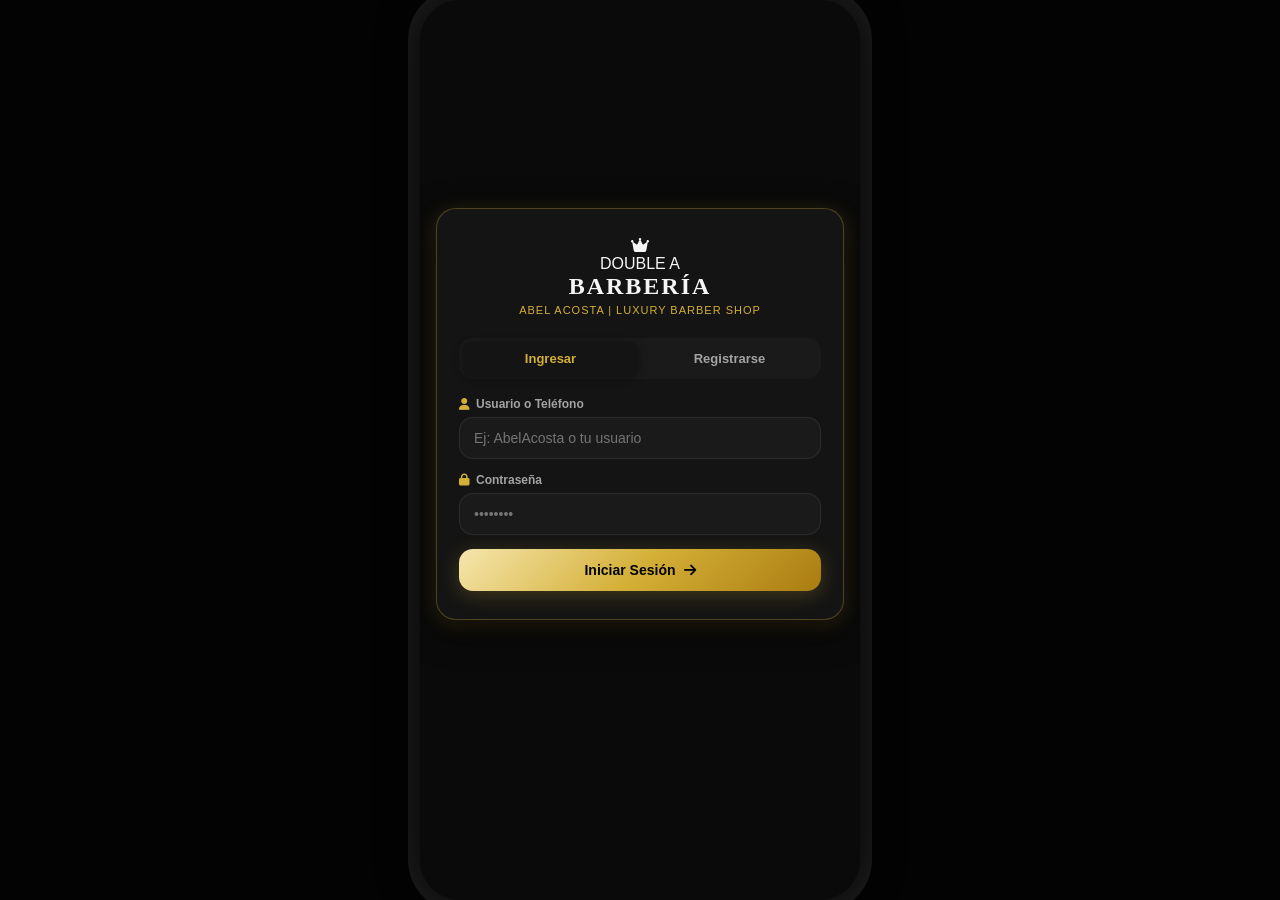
==== commit 0ad100df: "index.html" ====
--- a/Demo-Tucu/index.html
+++ b/Demo-Tucu/index.html
@@ -3,12 +3,12 @@
 <head>
   <meta charset="UTF-8">
   <meta name="viewport" content="width=device-width, initial-scale=1.0, maximum-scale=1.0, user-scalable=no, viewport-fit=cover">
-  <title>AA Barbería - Abel Acosta</title>
+  <title>DOUBLE A Barbería - Abel Acosta</title>
   
-  <!-- Google Fonts: Outfit & Cinzel -->
+  <!-- Google Fonts: Bodoni Moda (Estilo Logo DOUBLE A) & Montserrat -->
   <link rel="preconnect" href="https://fonts.googleapis.com">
   <link rel="preconnect" href="https://fonts.gstatic.com" crossorigin>
-  <link href="https://fonts.googleapis.com/css2?family=Cinzel:wght@600;700;800&family=Outfit:wght@300;400;500;600;700&display=swap" rel="stylesheet">
+  <link href="https://fonts.googleapis.com/css2?family=Bodoni+Moda:ital,opsz,wght@0,6..96,400..900;1,6..96,400..900&family=Montserrat:wght@300;400;500;600;700;800&family=Great+Vibes&display=swap" rel="stylesheet">
   
   <!-- FontAwesome Icons CDN -->
   <link rel="stylesheet" href="https://cdnjs.cloudflare.com/ajax/libs/font-awesome/6.4.0/css/all.min.css">
@@ -23,10 +23,13 @@
     <header id="main-header" class="main-header">
       <div class="header-content">
         <div class="brand-logo">
-          <span class="brand-initials">AA</span>
+          <div class="header-crown-logo">
+            <i class="fa-solid fa-crown text-gold"></i>
+            <span class="brand-initials">AA</span>
+          </div>
           <div class="brand-text">
-            <span class="brand-title">BARBERÍA</span>
-            <span class="brand-subtitle">ABEL ACOSTA</span>
+            <span class="brand-title">DOUBLE A</span>
+            <span class="brand-subtitle">ABEL ACOSTA BARBER</span>
           </div>
         </div>
         <div class="user-badge-header">
@@ -48,8 +51,11 @@
       <section id="view-auth" class="view-section active">
         <div class="auth-card">
           <div class="auth-brand">
-            <div class="luxury-emblem">AA</div>
-            <h1 class="auth-title">AA BARBERÍA</h1>
+            <div class="logo-crown-wrap">
+              <i class="fa-solid fa-crown crown-icon"></i>
+              <div class="double-a-logo">DOUBLE <span>A</span></div>
+            </div>
+            <h1 class="auth-title">BARBERÍA</h1>
             <p class="auth-subtitle">Abel Acosta | Luxury Barber Shop</p>
           </div>
 
@@ -59,11 +65,11 @@
             <button id="tab-register-btn" class="segment-btn" onclick="switchAuthMode('register')">Registrarse</button>
           </div>
 
-          <!-- Form Login -->
+          <!-- Form Login (Sin botón de acceso rápido) -->
           <form id="form-login" class="auth-form active" onsubmit="handleLogin(event)">
             <div class="form-group">
               <label for="login-username"><i class="fa-solid fa-user"></i> Usuario o Teléfono</label>
-              <input type="text" id="login-username" class="form-input" placeholder="Ej: admin o tu usuario" required autocomplete="username">
+              <input type="text" id="login-username" class="form-input" placeholder="Ej: AbelAcosta o tu usuario" required autocomplete="username">
             </div>
             <div class="form-group">
               <label for="login-password"><i class="fa-solid fa-lock"></i> Contraseña</label>
@@ -73,10 +79,6 @@
               <span>Iniciar Sesión</span>
               <i class="fa-solid fa-arrow-right"></i>
             </button>
-
-            <div class="quick-admin-note" onclick="fillAdminCredentials()">
-              <i class="fa-solid fa-key"></i> Acceso Rápido Barbero (admin / admin123)
-            </div>
           </form>
 
           <!-- Form Register -->
@@ -183,7 +185,7 @@
       <section id="view-client-membresia" class="view-section">
         <div class="section-title-wrap">
           <h2>Membresía Mensual</h2>
-          <p class="section-subtitle">Plan Exclusivo VIP AA Barbería</p>
+          <p class="section-subtitle">Plan Exclusivo VIP DOUBLE A</p>
         </div>
 
         <div class="card luxury-vip-card">
@@ -476,3 +478,4 @@
   <script src="script.js"></script>
 </body>
 </html>
+
--- a/Demo-Tucu/styles.css
+++ b/Demo-Tucu/styles.css
@@ -2,6 +2,7 @@
    AA BARBERÍA - ABEL ACOSTA | LUXURY MOBILE APP STYLESHEET
    Colors: Obsidian Black (#0a0a0a), Metallic Gold (#d4af37)
    ========================================================================== */
+
 :root {
   --bg-main: #0a0a0a;
   --bg-card: #141414;
@@ -24,13 +25,16 @@
   --status-completed: #10b981;
   --status-paid: #3b82f6;
   --status-cancelled: #ef4444;
+
   --radius-sm: 8px;
   --radius-md: 14px;
   --radius-lg: 20px;
   --radius-full: 9999px;
+
   --nav-height: 65px;
   --header-height: 64px;
 }
+
 * {
   box-sizing: border-box;
   margin: 0;
@@ -38,6 +42,7 @@
   font-family: 'Outfit', -apple-system, BlinkMacSystemFont, 'Segoe UI', Roboto, sans-serif;
   -webkit-tap-highlight-color: transparent;
 }
+
 body {
   background-color: #030303;
   color: var(--text-primary);
@@ -47,12 +52,12 @@
   min-height: 100vh;
   overflow-x: hidden;
 }
-/* Container simulating iPhone screen on desktop, full size on mobile */
+
+/* iPhone Screen Container */
 .iphone-container {
   width: 100%;
   max-width: 440px;
   height: 100vh;
-  height: -webkit-fill-available;
   max-height: 920px;
   background-color: var(--bg-main);
   position: relative;
@@ -62,41 +67,50 @@
   border-radius: 40px;
   overflow: hidden;
 }
+
 @media (max-width: 480px) {
   .iphone-container {
     max-width: 100%;
     height: 100vh;
-    max-height: none;
+    max-height: 100vh;
     border-radius: 0;
     box-shadow: none;
   }
 }
+
 /* ================= HEADER ================= */
 .main-header {
+  display: none;
   height: var(--header-height);
-  background: rgba(20, 20, 20, 0.85);
+  background: rgba(20, 20, 20, 0.95);
   backdrop-filter: blur(12px);
   -webkit-backdrop-filter: blur(12px);
   border-bottom: 1px solid var(--border-gold);
   padding: 0 18px;
-  display: flex;
   align-items: center;
   position: sticky;
   top: 0;
   z-index: 100;
   padding-top: env(safe-area-inset-top);
 }
+
+.main-header.active {
+  display: flex;
+}
+
 .header-content {
   width: 100%;
   display: flex;
   justify-content: space-between;
   align-items: center;
 }
+
 .brand-logo {
   display: flex;
   align-items: center;
   gap: 10px;
 }
+
 .brand-initials {
   font-family: 'Cinzel', serif;
   font-weight: 800;
@@ -109,10 +123,12 @@
   padding: 2px 8px;
   box-shadow: var(--gold-glow);
 }
+
 .brand-text {
   display: flex;
   flex-direction: column;
 }
+
 .brand-title {
   font-family: 'Cinzel', serif;
   font-weight: 700;
@@ -120,33 +136,39 @@
   letter-spacing: 1.5px;
   color: var(--text-primary);
 }
+
 .brand-subtitle {
   font-size: 10px;
   color: var(--gold-primary);
   letter-spacing: 1px;
   font-weight: 500;
 }
+
 .user-badge-header {
   display: flex;
   align-items: center;
   gap: 12px;
 }
+
 .user-info-text {
   display: flex;
   flex-direction: column;
   align-items: flex-end;
 }
+
 .user-header-name {
   font-size: 13px;
   font-weight: 600;
   color: var(--text-primary);
 }
+
 .user-header-role {
   font-size: 10px;
   color: var(--gold-primary);
   text-transform: uppercase;
   letter-spacing: 0.5px;
 }
+
 .logout-btn {
   background: rgba(255, 255, 255, 0.05);
   border: 1px solid var(--border-subtle);
@@ -160,12 +182,14 @@
   cursor: pointer;
   transition: all 0.2s ease;
 }
+
 .logout-btn:active {
   background: rgba(239, 68, 68, 0.2);
   color: var(--status-cancelled);
   border-color: var(--status-cancelled);
 }
-/* ================= MAIN CONTENT ================= */
+
+/* ================= MAIN CONTENT & SECTIONS ================= */
 .main-content {
   flex: 1;
   overflow-y: auto;
@@ -173,22 +197,31 @@
   padding-bottom: calc(var(--nav-height) + 24px + env(safe-area-inset-bottom));
   scrollbar-width: none;
 }
+
 .main-content::-webkit-scrollbar {
   display: none;
 }
+
 .view-section {
-  display: flex;
+  display: none;
   flex-direction: column;
   gap: 14px;
   animation: fadeIn 0.25s ease-in-out;
 }
+
+.view-section.active {
+  display: flex !important;
+}
+
 @keyframes fadeIn {
   from { opacity: 0; transform: translateY(6px); }
   to { opacity: 1; transform: translateY(0); }
 }
+
 .hidden {
   display: none !important;
 }
+
 /* Section Title */
 .section-title-wrap h2 {
   font-family: 'Cinzel', serif;
@@ -197,17 +230,20 @@
   color: var(--gold-primary);
   letter-spacing: 0.5px;
 }
+
 .section-title-wrap h3 {
   font-family: 'Cinzel', serif;
   font-size: 17px;
   font-weight: 600;
   color: var(--text-primary);
 }
+
 .section-subtitle {
   font-size: 12px;
   color: var(--text-secondary);
   margin-top: 2px;
 }
+
 /* ================= CARDS & UTILITIES ================= */
 .card {
   background: var(--bg-card);
@@ -217,16 +253,19 @@
   position: relative;
   overflow: hidden;
 }
+
 .card.gold-border {
   border-color: var(--border-gold);
   box-shadow: var(--gold-glow);
 }
+
 /* Form inputs & Controls */
 .form-group {
   display: flex;
   flex-direction: column;
   gap: 6px;
 }
+
 .form-group label {
   font-size: 12px;
   font-weight: 600;
@@ -235,9 +274,11 @@
   align-items: center;
   gap: 6px;
 }
+
 .form-group label i {
   color: var(--gold-primary);
 }
+
 .form-input {
   background: var(--bg-input);
   border: 1px solid var(--border-subtle);
@@ -249,16 +290,20 @@
   transition: border-color 0.2s;
   width: 100%;
 }
+
 .form-input:focus {
   border-color: var(--gold-primary);
 }
+
 .form-row {
   display: flex;
   gap: 10px;
 }
+
 .col-6 {
   flex: 1;
 }
+
 /* Buttons */
 .btn {
   border: none;
@@ -274,40 +319,49 @@
   transition: all 0.2s ease;
   text-decoration: none;
 }
+
 .btn-full {
   width: 100%;
 }
+
 .btn-gold {
   background: var(--gold-gradient);
   color: #000;
   box-shadow: var(--gold-glow);
   font-weight: 700;
 }
+
 .btn-gold:active {
   transform: scale(0.98);
   opacity: 0.9;
 }
+
 .btn-outline {
   background: transparent;
   border: 1px solid var(--border-gold);
   color: var(--gold-primary);
 }
+
 .btn-outline:active {
   background: rgba(212, 175, 55, 0.1);
 }
+
 .btn-sm {
   padding: 7px 12px;
   font-size: 12px;
   border-radius: var(--radius-sm);
 }
+
 .btn-success {
   background: #10b981;
   color: #fff;
 }
+
 .btn-danger {
   background: #ef4444;
   color: #fff;
 }
+
 /* Segmented Control */
 .segmented-control {
   background: var(--bg-input);
@@ -316,6 +370,7 @@
   display: flex;
   gap: 4px;
 }
+
 .segment-btn {
   flex: 1;
   background: transparent;
@@ -328,19 +383,19 @@
   cursor: pointer;
   transition: all 0.2s;
 }
+
 .segment-btn.active {
   background: var(--bg-card);
   color: var(--gold-primary);
   box-shadow: 0 2px 8px rgba(0,0,0,0.4);
 }
+
 /* ================= AUTH SCREEN ================= */
 #view-auth {
   min-height: 100%;
-  display: flex;
-  align-items: center;
   justify-content: center;
-  padding: 20px 10px;
-}
+}
+
 .auth-card {
   width: 100%;
   background: var(--bg-card);
@@ -349,10 +404,12 @@
   padding: 28px 22px;
   box-shadow: 0 10px 35px rgba(0, 0, 0, 0.7), var(--gold-glow);
 }
+
 .auth-brand {
   text-align: center;
   margin-bottom: 22px;
 }
+
 .luxury-emblem {
   font-family: 'Cinzel', serif;
   font-size: 32px;
@@ -371,12 +428,14 @@
   -webkit-text-fill-color: transparent;
   box-shadow: var(--gold-glow);
 }
+
 .auth-title {
   font-family: 'Cinzel', serif;
   font-size: 24px;
   letter-spacing: 2px;
   color: var(--text-primary);
 }
+
 .auth-subtitle {
   font-size: 11px;
   color: var(--gold-primary);
@@ -384,15 +443,18 @@
   text-transform: uppercase;
   margin-top: 4px;
 }
+
 .auth-form {
-  display: flex;
+  display: none;
   flex-direction: column;
   gap: 14px;
   margin-top: 18px;
 }
-.hidden-form {
-  display: none !important;
-}
+
+.auth-form.active {
+  display: flex !important;
+}
+
 .quick-admin-note {
   margin-top: 14px;
   text-align: center;
@@ -404,9 +466,11 @@
   border-radius: var(--radius-sm);
   cursor: pointer;
 }
+
 .quick-admin-note:hover {
   background: rgba(212, 175, 55, 0.15);
 }
+
 /* ================= TURNOS & BOOKING ================= */
 .membership-alert-card {
   background: rgba(212, 175, 55, 0.1);
@@ -417,24 +481,29 @@
   align-items: center;
   gap: 12px;
 }
+
 .membership-alert-icon {
   font-size: 22px;
   color: var(--gold-primary);
 }
+
 .membership-alert-text {
   display: flex;
   flex-direction: column;
   font-size: 12px;
 }
+
 .membership-alert-text strong {
   color: var(--gold-primary);
 }
+
 .service-selector {
   display: flex;
   flex-direction: column;
   gap: 8px;
   margin-top: 4px;
 }
+
 .service-option {
   background: var(--bg-input);
   border: 1px solid var(--border-subtle);
@@ -446,30 +515,36 @@
   cursor: pointer;
   transition: all 0.2s;
 }
+
 .service-option input[type="radio"] {
   accent-color: var(--gold-primary);
   width: 16px;
   height: 16px;
 }
+
 .service-option.active {
   border-color: var(--gold-primary);
   background: rgba(212, 175, 55, 0.08);
 }
+
 .service-details {
   display: flex;
   justify-content: space-between;
   width: 100%;
   align-items: center;
 }
+
 .service-name {
   font-size: 14px;
   font-weight: 500;
 }
+
 .service-price {
   font-size: 14px;
   font-weight: 700;
   color: var(--gold-primary);
 }
+
 /* Slots Grid */
 .slots-grid {
   display: grid;
@@ -479,6 +554,7 @@
   overflow-y: auto;
   padding-right: 4px;
 }
+
 .slot-btn {
   background: var(--bg-input);
   border: 1px solid var(--border-subtle);
@@ -491,15 +567,18 @@
   transition: all 0.15s;
   text-align: center;
 }
+
 .slot-btn:hover:not(.occupied) {
   border-color: var(--gold-primary);
 }
+
 .slot-btn.selected {
   background: var(--gold-gradient);
   color: #000;
   border-color: var(--gold-primary);
   box-shadow: var(--gold-glow);
 }
+
 .slot-btn.occupied {
   background: rgba(255, 255, 255, 0.03);
   border-color: transparent;
@@ -507,6 +586,7 @@
   text-decoration: line-through;
   cursor: not-allowed;
 }
+
 .empty-text {
   grid-column: 1 / -1;
   font-size: 12px;
@@ -514,6 +594,7 @@
   text-align: center;
   padding: 12px 0;
 }
+
 /* Turno Item Card */
 .turno-card {
   background: var(--bg-card);
@@ -526,14 +607,17 @@
   gap: 10px;
   position: relative;
 }
+
 .turno-card.gold-highlight {
   border-color: var(--gold-primary);
 }
+
 .turno-header {
   display: flex;
   justify-content: space-between;
   align-items: center;
 }
+
 .turno-date-time {
   display: flex;
   align-items: center;
@@ -542,9 +626,11 @@
   font-size: 15px;
   color: var(--text-primary);
 }
+
 .turno-date-time i {
   color: var(--gold-primary);
 }
+
 /* Badges */
 .badge {
   font-size: 10px;
@@ -554,26 +640,31 @@
   text-transform: uppercase;
   letter-spacing: 0.5px;
 }
+
 .badge-pending {
   background: rgba(245, 158, 11, 0.15);
   color: var(--status-pending);
   border: 1px solid var(--status-pending);
 }
+
 .badge-completed {
   background: rgba(16, 185, 129, 0.15);
   color: var(--status-completed);
   border: 1px solid var(--status-completed);
 }
+
 .badge-paid {
   background: rgba(59, 130, 246, 0.15);
   color: var(--status-paid);
   border: 1px solid var(--status-paid);
 }
+
 .badge-cancelled {
   background: rgba(239, 68, 68, 0.15);
   color: var(--status-cancelled);
   border: 1px solid var(--status-cancelled);
 }
+
 /* Banner Gigante PAGADO */
 .banner-pagado-giant {
   background: linear-gradient(135deg, #10b981 0%, #047857 100%);
@@ -586,38 +677,45 @@
   box-shadow: 0 4px 15px rgba(16, 185, 129, 0.4);
   margin-top: 4px;
 }
+
 .banner-pagado-giant .pagado-title {
   font-family: 'Cinzel', serif;
   font-size: 22px;
   font-weight: 800;
   letter-spacing: 2px;
 }
+
 .banner-pagado-giant i {
   font-size: 26px;
 }
+
 .turno-body {
   display: flex;
   justify-content: space-between;
   font-size: 13px;
   color: var(--text-secondary);
 }
+
 .turno-actions {
   display: flex;
   gap: 8px;
   margin-top: 6px;
   flex-wrap: wrap;
 }
+
 /* ================= MEMBRESÍA VIP ================= */
 .luxury-vip-card {
   background: linear-gradient(145deg, #181818 0%, #0d0d0d 100%);
   border: 1px solid var(--gold-primary);
   box-shadow: var(--gold-glow);
 }
+
 .vip-header {
   display: flex;
   justify-content: space-between;
   align-items: center;
 }
+
 .vip-badge {
   background: var(--gold-gradient);
   color: #000;
@@ -626,24 +724,28 @@
   padding: 4px 10px;
   border-radius: var(--radius-full);
 }
+
 .vip-logo {
   font-family: 'Cinzel', serif;
   font-size: 24px;
   font-weight: 800;
   color: var(--gold-primary);
 }
+
 .vip-title {
   font-family: 'Cinzel', serif;
   font-size: 20px;
   color: var(--text-primary);
   margin-top: 14px;
 }
+
 .vip-desc {
   font-size: 12px;
   color: var(--text-secondary);
   margin-top: 4px;
   line-height: 1.4;
 }
+
 .vip-status-box {
   background: rgba(0, 0, 0, 0.5);
   border: 1px solid var(--border-gold);
@@ -654,11 +756,13 @@
   align-items: center;
   justify-content: space-around;
 }
+
 .cuts-gauge {
   display: flex;
   flex-direction: column;
   align-items: center;
 }
+
 .gauge-number {
   font-size: 42px;
   font-weight: 800;
@@ -667,25 +771,31 @@
   -webkit-background-clip: text;
   -webkit-text-fill-color: transparent;
 }
+
 .gauge-label {
   font-size: 11px;
   color: var(--text-secondary);
 }
+
 .vip-info-detail {
   display: flex;
   flex-direction: column;
   gap: 6px;
   font-size: 12px;
 }
+
 .detail-item span {
   color: var(--text-secondary);
 }
+
 .status-active {
   color: #10b981;
 }
+
 .status-inactive {
   color: var(--text-muted);
 }
+
 .vip-features-list {
   list-style: none;
   display: flex;
@@ -695,22 +805,26 @@
   font-size: 12px;
   color: var(--text-secondary);
 }
+
 /* ================= ALIAS & PRECIOS ================= */
 .alias-card {
   background: linear-gradient(135deg, #1c1917 0%, #0a0a0a 100%);
   border: 1px solid var(--gold-primary);
 }
+
 .alias-icon {
   font-size: 34px;
   color: var(--gold-primary);
   margin-bottom: 8px;
 }
+
 .alias-title {
   font-size: 12px;
   text-transform: uppercase;
   letter-spacing: 1px;
   color: var(--text-secondary);
 }
+
 .alias-box {
   background: var(--bg-input);
   border: 1px dashed var(--gold-primary);
@@ -722,6 +836,7 @@
   justify-content: space-between;
   cursor: pointer;
 }
+
 .alias-text {
   font-size: 20px;
   font-weight: 800;
@@ -729,22 +844,26 @@
   color: var(--gold-primary);
   font-family: 'Cinzel', serif;
 }
+
 .copy-btn {
   background: transparent;
   border: none;
   color: var(--gold-primary);
   font-size: 18px;
 }
+
 .alias-barber {
   font-size: 12px;
   color: var(--text-secondary);
 }
+
 .price-list {
   display: flex;
   flex-direction: column;
   gap: 14px;
   margin-top: 12px;
 }
+
 .price-item {
   display: flex;
   justify-content: space-between;
@@ -752,18 +871,22 @@
   padding-bottom: 12px;
   border-bottom: 1px solid var(--border-subtle);
 }
+
 .price-item:last-child {
   border-bottom: none;
   padding-bottom: 0;
 }
+
 .price-item-info strong {
   font-size: 14px;
   color: var(--text-primary);
 }
+
 .price-item-info p {
   font-size: 11px;
   color: var(--text-muted);
 }
+
 .price-badge {
   font-size: 16px;
   font-weight: 700;
@@ -773,12 +896,14 @@
   border-radius: var(--radius-sm);
   border: 1px solid var(--border-gold);
 }
+
 /* ================= ADMIN CAJA & METRICS ================= */
 .metrics-grid {
   display: grid;
   grid-template-columns: repeat(2, 1fr);
   gap: 10px;
 }
+
 .metric-card {
   background: var(--bg-card);
   border: 1px solid var(--border-subtle);
@@ -788,21 +913,26 @@
   flex-direction: column;
   gap: 4px;
 }
+
 .metric-label {
   font-size: 11px;
   color: var(--text-secondary);
 }
+
 .metric-value {
   font-size: 18px;
   font-weight: 700;
 }
+
 .text-gold { color: var(--gold-primary) !important; }
 .text-green { color: #10b981 !important; }
 .text-red { color: #ef4444 !important; }
+
 .filters-row {
   display: flex;
   gap: 8px;
 }
+
 .movements-list {
   display: flex;
   flex-direction: column;
@@ -810,6 +940,7 @@
   max-height: 350px;
   overflow-y: auto;
 }
+
 .movement-item {
   background: var(--bg-input);
   border: 1px solid var(--border-subtle);
@@ -819,32 +950,39 @@
   justify-content: space-between;
   align-items: center;
 }
+
 .movement-info {
   display: flex;
   flex-direction: column;
   gap: 2px;
 }
+
 .mov-desc {
   font-size: 13px;
   font-weight: 600;
 }
+
 .mov-meta {
   font-size: 11px;
   color: var(--text-muted);
 }
+
 .mov-amount-wrap {
   display: flex;
   align-items: center;
   gap: 10px;
 }
+
 .mov-amount {
   font-size: 14px;
   font-weight: 700;
 }
+
 .mov-actions {
   display: flex;
   gap: 6px;
 }
+
 .icon-btn {
   background: transparent;
   border: none;
@@ -853,18 +991,22 @@
   cursor: pointer;
   padding: 4px;
 }
+
 .icon-btn:hover {
   color: var(--text-primary);
 }
+
 .icon-btn.delete:hover {
   color: var(--status-cancelled);
 }
+
 /* Clients list for admin */
 .clients-list {
   display: flex;
   flex-direction: column;
   gap: 10px;
 }
+
 .client-card {
   background: var(--bg-card);
   border: 1px solid var(--border-subtle);
@@ -874,21 +1016,26 @@
   flex-direction: column;
   gap: 8px;
 }
+
 .client-header {
   display: flex;
   justify-content: space-between;
   align-items: center;
 }
+
 .client-name {
   font-size: 15px;
   font-weight: 700;
 }
+
 .client-phone {
   font-size: 12px;
   color: var(--text-secondary);
 }
+
 /* ================= BOTTOM NAVIGATION BAR ================= */
 .bottom-nav {
+  display: none;
   position: absolute;
   bottom: 0;
   left: 0;
@@ -901,12 +1048,18 @@
   z-index: 100;
   padding-bottom: env(safe-area-inset-bottom);
 }
+
+.bottom-nav.active {
+  display: block;
+}
+
 .nav-items-container {
   display: flex;
   height: var(--nav-height);
   justify-content: space-around;
   align-items: center;
 }
+
 .nav-item {
   flex: 1;
   display: flex;
@@ -924,18 +1077,22 @@
   transition: all 0.2s ease;
   height: 100%;
 }
+
 .nav-item i {
   font-size: 18px;
   transition: transform 0.2s;
 }
+
 .nav-item.active {
   color: var(--gold-primary);
   font-weight: 700;
 }
+
 .nav-item.active i {
   transform: translateY(-2px);
   filter: drop-shadow(0 0 6px rgba(212, 175, 55, 0.5));
 }
+
 /* ================= TOAST & MODAL ================= */
 .toast {
   position: absolute;
@@ -956,10 +1113,12 @@
   z-index: 200;
   animation: slideDown 0.3s ease;
 }
+
 @keyframes slideDown {
   from { transform: translate(-50%, -20px); opacity: 0; }
   to { transform: translate(-50%, 0); opacity: 1; }
 }
+
 .modal-backdrop {
   position: absolute;
   top: 0;
@@ -974,6 +1133,7 @@
   justify-content: center;
   padding: 20px;
 }
+
 .modal-card {
   background: var(--bg-card);
   border: 1px solid var(--border-gold);
@@ -984,6 +1144,7 @@
   position: relative;
   box-shadow: 0 20px 40px rgba(0,0,0,0.8), var(--gold-glow);
 }
+
 .modal-close-btn {
   position: absolute;
   top: 12px;
@@ -994,7 +1155,8 @@
   font-size: 24px;
   cursor: pointer;
 }
-/* Utility spacing */
+
+/* Utility classes */
 .mt-1 { margin-top: 4px; }
 .mt-2 { margin-top: 8px; }
 .mt-3 { margin-top: 12px; }
